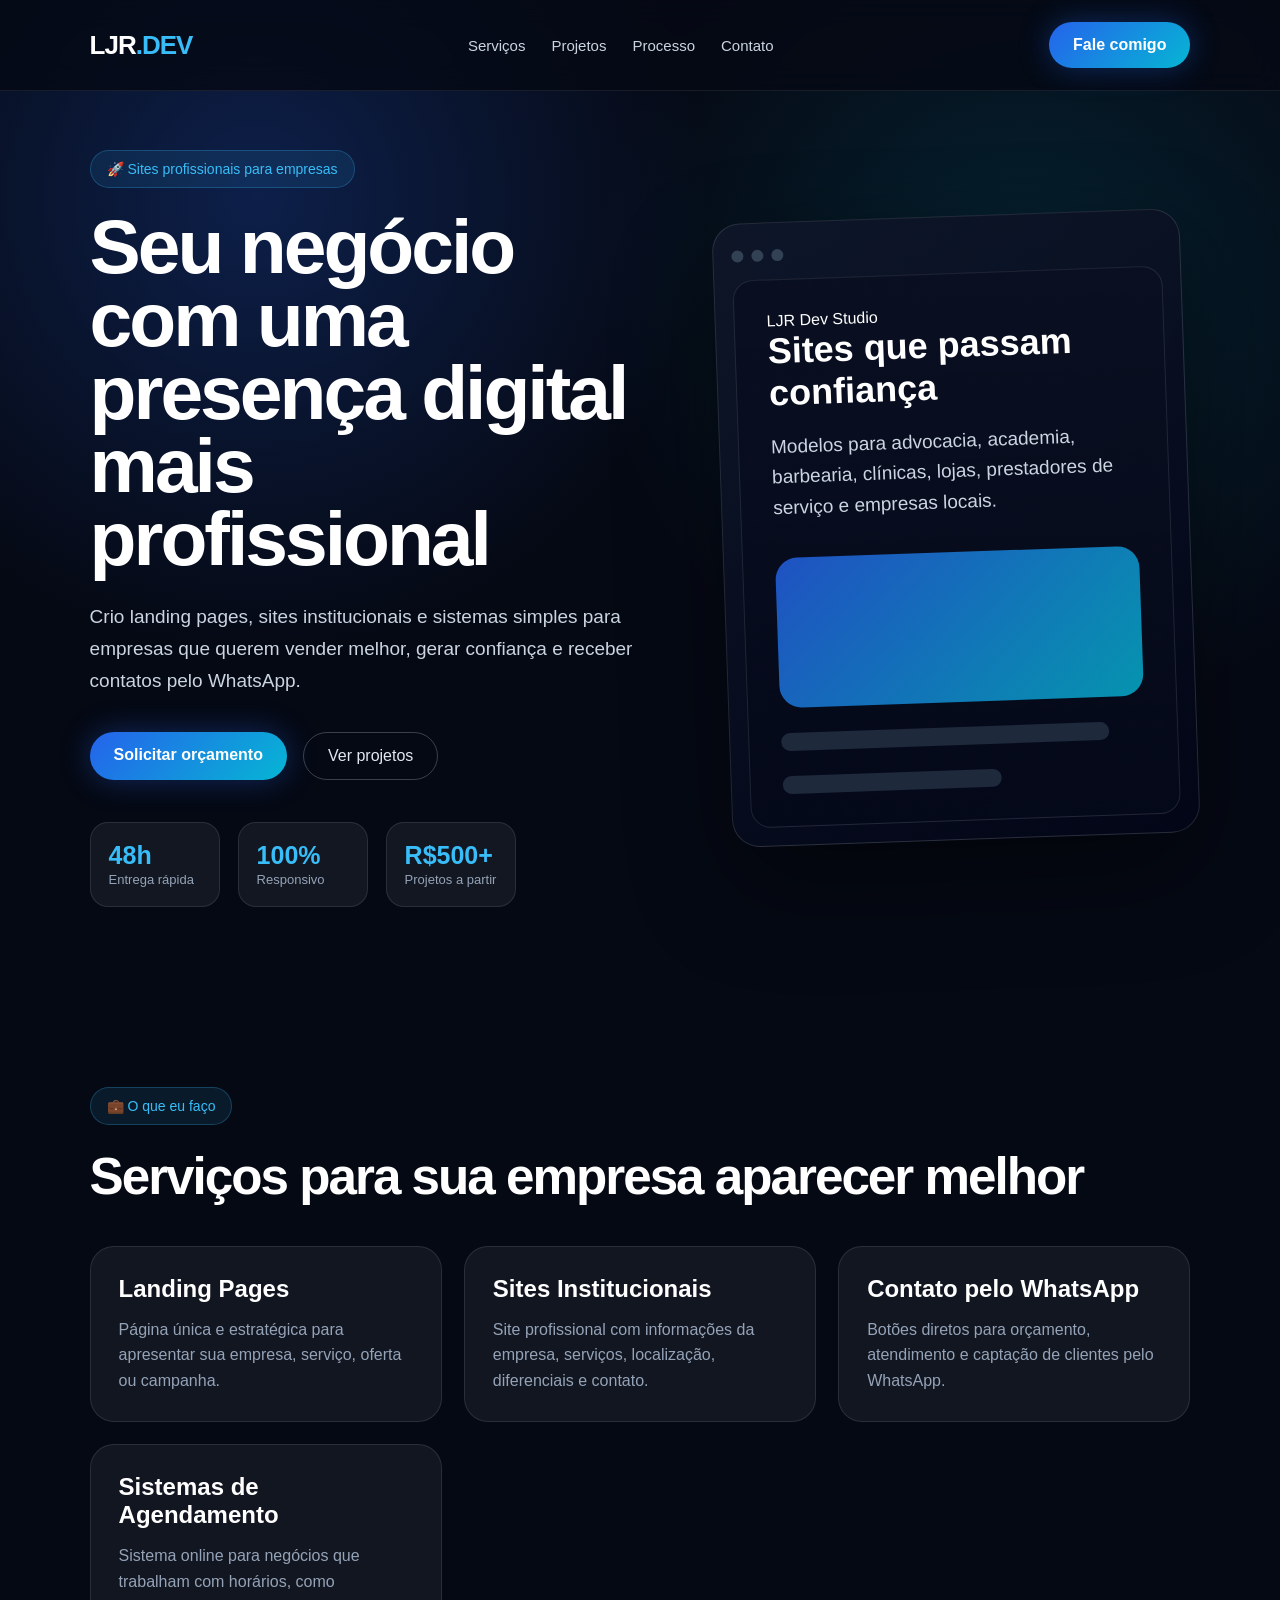
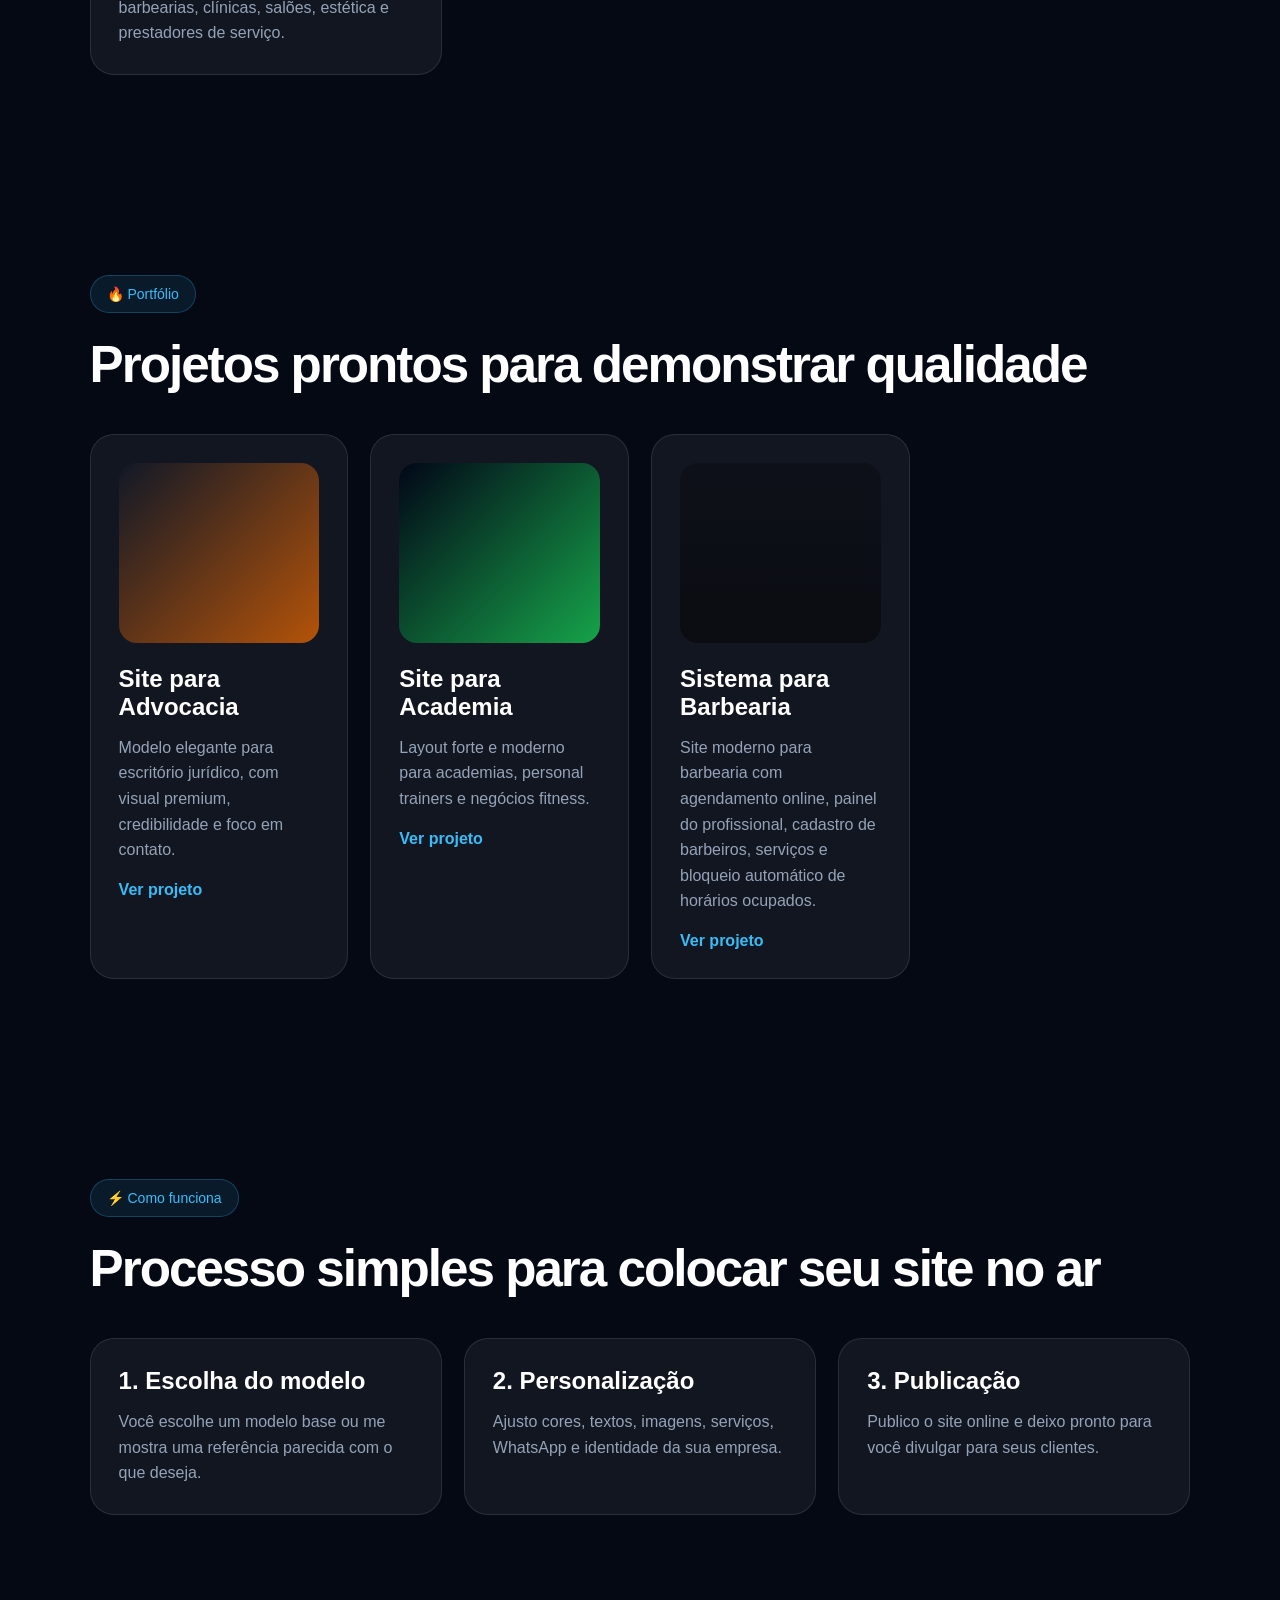
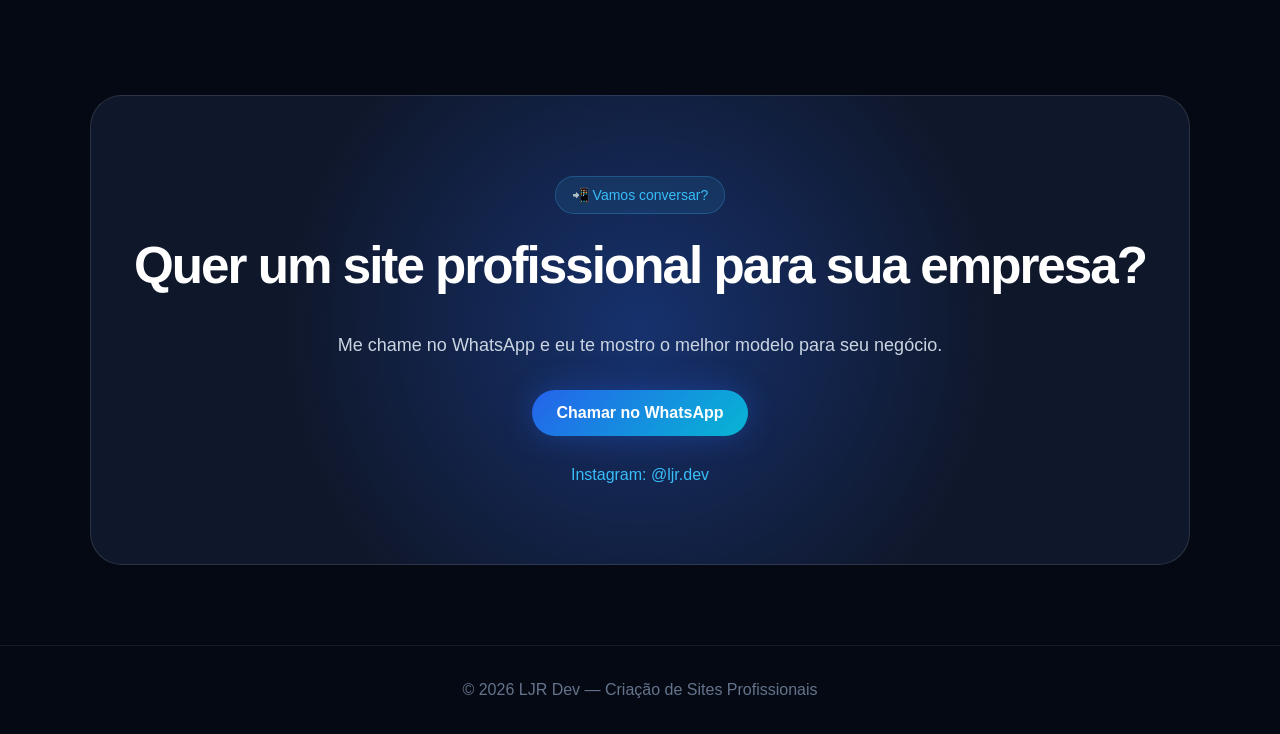
==== index.html @ 504d6926 "Enhance SEO and Open Graph meta tags in index.html Updated meta tags for SEO and social media sharin" ====
<!DOCTYPE html>
<html lang="pt-BR">
<head>
  <meta charset="UTF-8" />
  <meta name="viewport" content="width=device-width, initial-scale=1.0" />

  <!-- Verificação Google Search Console -->
  <meta
    name="google-site-verification"
    content="hfU8EVVsL17udNkFARRuAlyLrerzFfQ4JrAGnsjWB28"
  />

  <!-- SEO -->
  <title>LJR Dev | Criação de Sites Profissionais e Landing Pages</title>

  <meta
    name="description"
    content="Criação de sites profissionais, landing pages e sistemas de agendamento para empresas. Desenvolvimento web focado em gerar clientes pelo Google e WhatsApp."
  />

  <meta
    name="keywords"
    content="criação de sites, landing page, desenvolvimento web, site profissional, site para empresas, criação de site Campinas, criação de site Hortolândia, LJR Dev"
  />

  <meta name="author" content="LJR Dev" />
  <meta name="robots" content="index, follow" />

  <!-- Open Graph -->
  <meta property="og:title" content="LJR Dev | Criação de Sites Profissionais" />
  <meta
    property="og:description"
    content="Sites modernos, rápidos e responsivos para empresas que desejam vender mais e gerar contatos pelo WhatsApp."
  />
  <meta property="og:type" content="website" />
  <meta property="og:url" content="https://ljr-dev.quizrocha.com.br/" />
  <meta property="og:image" content="https://ljr-dev.quizrocha.com.br/capa.jpg" />

  <!-- Twitter -->
  <meta name="twitter:card" content="summary_large_image" />
  <meta name="twitter:title" content="LJR Dev | Criação de Sites Profissionais" />
  <meta
    name="twitter:description"
    content="Landing pages e sites institucionais focados em gerar clientes."
  />

  <!-- Favicon -->
  <link rel="icon" type="image/png" href="favicon.png" />

  <!-- Canonical -->
  <link rel="canonical" href="https://ljr-dev.quizrocha.com.br/" />

  <!-- CSS -->
  <link rel="stylesheet" href="style.css" />
</head>
  
<body>

  <header class="header">
    <a href="#" class="logo">LJR<span>.DEV</span></a>

    <nav>
      <a href="#servicos">Serviços</a>
      <a href="#projetos">Projetos</a>
      <a href="#processo">Processo</a>
      <a href="#contato">Contato</a>
    </nav>

    <a class="btn-header" href="https://wa.me/5519982144043" target="_blank">
      Fale comigo
    </a>
  </header>

  <main>

    <section class="hero">
      <div class="hero-text">
        <span class="tag">🚀 Sites profissionais para empresas</span>

        <h1>
          Seu negócio com uma presença digital mais profissional
        </h1>

        <p>
          Crio landing pages, sites institucionais e sistemas simples para
          empresas que querem vender melhor, gerar confiança e receber contatos
          pelo WhatsApp.
        </p>

        <div class="hero-buttons">
          <a class="btn-primary" href="https://wa.me/5519982144043" target="_blank">
            Solicitar orçamento
          </a>

          <a class="btn-secondary" href="#projetos">
            Ver projetos
          </a>
        </div>

        <div class="stats">
          <div>
            <strong>48h</strong>
            <span>Entrega rápida</span>
          </div>

          <div>
            <strong>100%</strong>
            <span>Responsivo</span>
          </div>

          <div>
            <strong>R$500+</strong>
            <span>Projetos a partir</span>
          </div>
        </div>
      </div>

      <div class="hero-card">
        <div class="browser">
          <span></span>
          <span></span>
          <span></span>
        </div>

        <div class="mockup">
          <span class="mockup-tag">LJR Dev Studio</span>

          <h3>Sites que passam confiança</h3>

          <p>
            Modelos para advocacia, academia, barbearia, clínicas,
            lojas, prestadores de serviço e empresas locais.
          </p>

          <div class="mockup-box"></div>
          <div class="mockup-line"></div>
          <div class="mockup-line small"></div>
        </div>
      </div>
    </section>

    <section class="section" id="servicos">
      <span class="tag">💼 O que eu faço</span>

      <h2>Serviços para sua empresa aparecer melhor</h2>

      <div class="cards">
        <div class="card">
          <h3>Landing Pages</h3>
          <p>
            Página única e estratégica para apresentar sua empresa, serviço,
            oferta ou campanha.
          </p>
        </div>

        <div class="card">
          <h3>Sites Institucionais</h3>
          <p>
            Site profissional com informações da empresa, serviços, localização,
            diferenciais e contato.
          </p>
        </div>

        <div class="card">
          <h3>Contato pelo WhatsApp</h3>
          <p>
            Botões diretos para orçamento, atendimento e captação de clientes
            pelo WhatsApp.
          </p>
        </div>

        <div class="card">
          <h3>Sistemas de Agendamento</h3>
          <p>
            Sistema online para negócios que trabalham com horários, como
            barbearias, clínicas, salões, estética e prestadores de serviço.
          </p>
        </div>
      </div>
    </section>

    <section class="section" id="projetos">
      <span class="tag">🔥 Portfólio</span>

      <h2>Projetos prontos para demonstrar qualidade</h2>

      <div class="projects">
        <article class="project">
          <div class="project-img advocacia"></div>

          <h3>Site para Advocacia</h3>

          <p>
            Modelo elegante para escritório jurídico, com visual premium,
            credibilidade e foco em contato.
          </p>

          <a href="https://advocacia-projeto-eta.vercel.app/" target="_blank">
            Ver projeto
          </a>
        </article>

        <article class="project">
          <div class="project-img academia"></div>

          <h3>Site para Academia</h3>

          <p>
            Layout forte e moderno para academias, personal trainers e negócios
            fitness.
          </p>

          <a href="https://academia-projeto.vercel.app/" target="_blank">
            Ver projeto
          </a>
        </article>

        <article class="project">
          <div class="project-img barbearia"></div>

          <h3>Sistema para Barbearia</h3>

          <p>
            Site moderno para barbearia com agendamento online, painel do
            profissional, cadastro de barbeiros, serviços e bloqueio automático
            de horários ocupados.
          </p>

          <a href="https://barbearia-agendamento-l8e4.onrender.com" target="_blank">
            Ver projeto
          </a>
        </article>
      </div>
    </section>

    <section class="section" id="processo">
      <span class="tag">⚡ Como funciona</span>

      <h2>Processo simples para colocar seu site no ar</h2>

      <div class="cards">
        <div class="card">
          <h3>1. Escolha do modelo</h3>
          <p>
            Você escolhe um modelo base ou me mostra uma referência parecida
            com o que deseja.
          </p>
        </div>

        <div class="card">
          <h3>2. Personalização</h3>
          <p>
            Ajusto cores, textos, imagens, serviços, WhatsApp e identidade da
            sua empresa.
          </p>
        </div>

        <div class="card">
          <h3>3. Publicação</h3>
          <p>
            Publico o site online e deixo pronto para você divulgar para seus
            clientes.
          </p>
        </div>
      </div>
    </section>

    <section class="cta" id="contato">
      <span class="tag">📲 Vamos conversar?</span>

      <h2>Quer um site profissional para sua empresa?</h2>

      <p>
        Me chame no WhatsApp e eu te mostro o melhor modelo para seu negócio.
      </p>

      <a class="btn-primary" href="https://wa.me/5519982144043" target="_blank">
        Chamar no WhatsApp
      </a>

      <a class="instagram" href="https://instagram.com/ljr.dev" target="_blank">
        Instagram: @ljr.dev
      </a>
    </section>

  </main>

  <footer>
    <p>© 2026 LJR Dev — Criação de Sites Profissionais</p>
  </footer>

  <script src="script.js"></script>
</body>
</html>
---- style.css ----
* {
  margin: 0;
  padding: 0;
  box-sizing: border-box;
}

html {
  scroll-behavior: smooth;
}

body {
  background: #050914;
  color: #ffffff;
  font-family: Arial, Helvetica, sans-serif;
  overflow-x: hidden;
}

a {
  color: inherit;
  text-decoration: none;
}

.header {
  width: 100%;
  padding: 22px 7%;
  display: flex;
  align-items: center;
  justify-content: space-between;
  position: fixed;
  top: 0;
  left: 0;
  background: rgba(5, 9, 20, 0.88);
  backdrop-filter: blur(14px);
  z-index: 1000;
  border-bottom: 1px solid rgba(255, 255, 255, 0.08);
}

.logo {
  font-size: 26px;
  font-weight: 900;
  letter-spacing: -1px;
}

.logo span {
  color: #38bdf8;
}

nav {
  display: flex;
  gap: 26px;
}

nav a {
  color: #cbd5e1;
  font-size: 15px;
  transition: 0.3s;
}

nav a:hover {
  color: #38bdf8;
}

.btn-header,
.btn-primary {
  display: inline-block;
  background: linear-gradient(135deg, #2563eb, #06b6d4);
  padding: 14px 24px;
  border-radius: 999px;
  font-weight: bold;
  box-shadow: 0 0 30px rgba(37, 99, 235, 0.35);
  transition: 0.3s;
}

.btn-header:hover,
.btn-primary:hover {
  transform: translateY(-3px);
  box-shadow: 0 0 45px rgba(37, 99, 235, 0.5);
}

.btn-secondary {
  display: inline-block;
  border: 1px solid rgba(255, 255, 255, 0.22);
  padding: 14px 24px;
  border-radius: 999px;
  color: #e2e8f0;
  transition: 0.3s;
}

.btn-secondary:hover {
  border-color: #38bdf8;
  color: #38bdf8;
}

.hero {
  min-height: 100vh;
  padding: 150px 7% 80px;
  display: grid;
  grid-template-columns: 1.1fr 0.9fr;
  gap: 60px;
  align-items: center;
  background:
    radial-gradient(circle at 20% 20%, rgba(37, 99, 235, 0.25), transparent 35%),
    radial-gradient(circle at 80% 30%, rgba(6, 182, 212, 0.15), transparent 35%);
}

.tag {
  display: inline-block;
  color: #38bdf8;
  background: rgba(56, 189, 248, 0.1);
  border: 1px solid rgba(56, 189, 248, 0.25);
  padding: 10px 16px;
  border-radius: 999px;
  font-size: 14px;
  margin-bottom: 22px;
}

.hero h1 {
  font-size: clamp(42px, 6vw, 78px);
  line-height: 0.95;
  letter-spacing: -3px;
  margin-bottom: 26px;
}

.hero p {
  color: #cbd5e1;
  font-size: 19px;
  line-height: 1.7;
  max-width: 650px;
}

.hero-buttons {
  display: flex;
  gap: 16px;
  margin-top: 34px;
  flex-wrap: wrap;
}

.stats {
  display: flex;
  gap: 18px;
  margin-top: 42px;
  flex-wrap: wrap;
}

.stats div {
  background: rgba(255, 255, 255, 0.06);
  border: 1px solid rgba(255, 255, 255, 0.1);
  padding: 18px;
  border-radius: 18px;
  min-width: 130px;
}

.stats strong {
  display: block;
  font-size: 25px;
  color: #38bdf8;
}

.stats span {
  color: #94a3b8;
  font-size: 13px;
}

.hero-card {
  background: linear-gradient(145deg, rgba(15, 23, 42, 0.9), rgba(2, 6, 23, 0.95));
  border: 1px solid rgba(255, 255, 255, 0.12);
  border-radius: 28px;
  padding: 18px;
  box-shadow: 0 40px 100px rgba(0, 0, 0, 0.45);
  transform: rotate(-2deg);
}

.browser {
  display: flex;
  gap: 8px;
  padding: 8px 0 18px;
}

.browser span {
  width: 12px;
  height: 12px;
  background: #334155;
  border-radius: 50%;
}

.mockup {
  min-height: 430px;
  border-radius: 20px;
  padding: 32px;
  background:
    linear-gradient(rgba(2, 6, 23, 0.45), rgba(2, 6, 23, 0.85)),
    linear-gradient(135deg, #0f172a, #111827);
  border: 1px solid rgba(255, 255, 255, 0.1);
}

.mockup h3 {
  font-size: 36px;
  margin-bottom: 18px;
}

.mockup p {
  color: #cbd5e1;
  line-height: 1.6;
}

.mockup-box {
  height: 150px;
  margin-top: 35px;
  border-radius: 22px;
  background: linear-gradient(135deg, #2563eb, #06b6d4);
  opacity: 0.8;
}

.mockup-line {
  height: 18px;
  width: 90%;
  background: #1e293b;
  border-radius: 99px;
  margin-top: 25px;
}

.mockup-line.small {
  width: 60%;
}

.section {
  padding: 100px 7%;
}

.section h2,
.cta h2 {
  font-size: clamp(34px, 4vw, 56px);
  letter-spacing: -2px;
  margin-bottom: 40px;
}

.cards,
.projects {
  display: grid;
  gap: 22px;
}

.cards {
  grid-template-columns: repeat(3, 1fr);
}

.projects {
  grid-template-columns: repeat(4, 1fr);
}

.card,
.project {
  background: rgba(255, 255, 255, 0.055);
  border: 1px solid rgba(255, 255, 255, 0.1);
  border-radius: 24px;
  padding: 28px;
  transition: 0.3s;
}

.card:hover,
.project:hover {
  transform: translateY(-8px);
  border-color: rgba(56, 189, 248, 0.45);
}

.card h3,
.project h3 {
  font-size: 24px;
  margin-bottom: 14px;
}

.card p,
.project p {
  color: #94a3b8;
  line-height: 1.6;
}

.project-img {
  height: 180px;
  border-radius: 18px;
  margin-bottom: 22px;
}

.advocacia {
  background: linear-gradient(135deg, #111827, #b45309);
}

.academia {
  background: linear-gradient(135deg, #020617, #16a34a);
}

.barbearia {
  background: linear-gradient(135deg, #111827, #78350f);
}

.agencia {
  background: linear-gradient(135deg, #0f172a, #2563eb);
}

.project a {
  display: inline-block;
  margin-top: 18px;
  color: #38bdf8;
  font-weight: bold;
}

.cta {
  margin: 80px 7%;
  padding: 80px 40px;
  text-align: center;
  border-radius: 32px;
  background:
    radial-gradient(circle at center, rgba(37, 99, 235, 0.35), transparent 60%),
    #0f172a;
  border: 1px solid rgba(255, 255, 255, 0.12);
}

.cta p {
  color: #cbd5e1;
  font-size: 18px;
  margin-bottom: 34px;
}

.instagram {
  display: block;
  margin-top: 30px;
  color: #38bdf8;
}

footer {
  text-align: center;
  padding: 35px 20px;
  color: #64748b;
  border-top: 1px solid rgba(255, 255, 255, 0.08);
}

/* TABLET */
@media (max-width: 1100px) {
  .projects {
    grid-template-columns: repeat(2, 1fr);
  }

  .cards {
    grid-template-columns: repeat(2, 1fr);
  }

  .hero {
    gap: 35px;
  }
}

/* CELULAR */
@media (max-width: 768px) {
  .header {
    position: relative;
    padding: 20px;
    flex-direction: column;
    gap: 18px;
  }

  nav {
    width: 100%;
    justify-content: center;
    flex-wrap: wrap;
    gap: 16px;
  }

  nav a {
    font-size: 14px;
  }

  .btn-header {
    display: none;
  }

  .hero {
    min-height: auto;
    grid-template-columns: 1fr;
    padding: 70px 20px;
    gap: 40px;
    text-align: left;
  }

  .hero h1 {
    font-size: clamp(40px, 13vw, 58px);
    letter-spacing: -2px;
    line-height: 1;
  }

  .hero p {
    font-size: 17px;
  }

  .hero-buttons {
    flex-direction: column;
  }

  .btn-primary,
  .btn-secondary {
    width: 100%;
    text-align: center;
  }

  .stats {
    display: grid;
    grid-template-columns: 1fr;
  }

  .stats div {
    width: 100%;
  }

  .hero-card {
    transform: none;
    border-radius: 22px;
  }

  .mockup {
    min-height: 330px;
    padding: 24px;
  }

  .mockup h3 {
    font-size: 28px;
  }

  .section {
    padding: 70px 20px;
  }

  .section h2,
  .cta h2 {
    font-size: 34px;
    letter-spacing: -1px;
  }

  .cards,
  .projects {
    grid-template-columns: 1fr;
  }

  .project-img {
    height: 200px;
  }

  .cta {
    margin: 50px 20px;
    padding: 60px 24px;
  }
}

/* CELULAR PEQUENO */
@media (max-width: 420px) {
  .logo {
    font-size: 24px;
  }

  .tag {
    font-size: 13px;
  }

  .hero h1 {
    font-size: 38px;
  }

  .section h2,
  .cta h2 {
    font-size: 30px;
  }

  .card,
  .project {
    padding: 24px;
  }
}
.project-img.barbearia {
  background-image:
    linear-gradient(rgba(0,0,0,.25), rgba(0,0,0,.45)),
    url("https://images.unsplash.com/photo-1503951914875-452162b0f3f1?auto=format&fit=crop&w=1200&q=80");
}
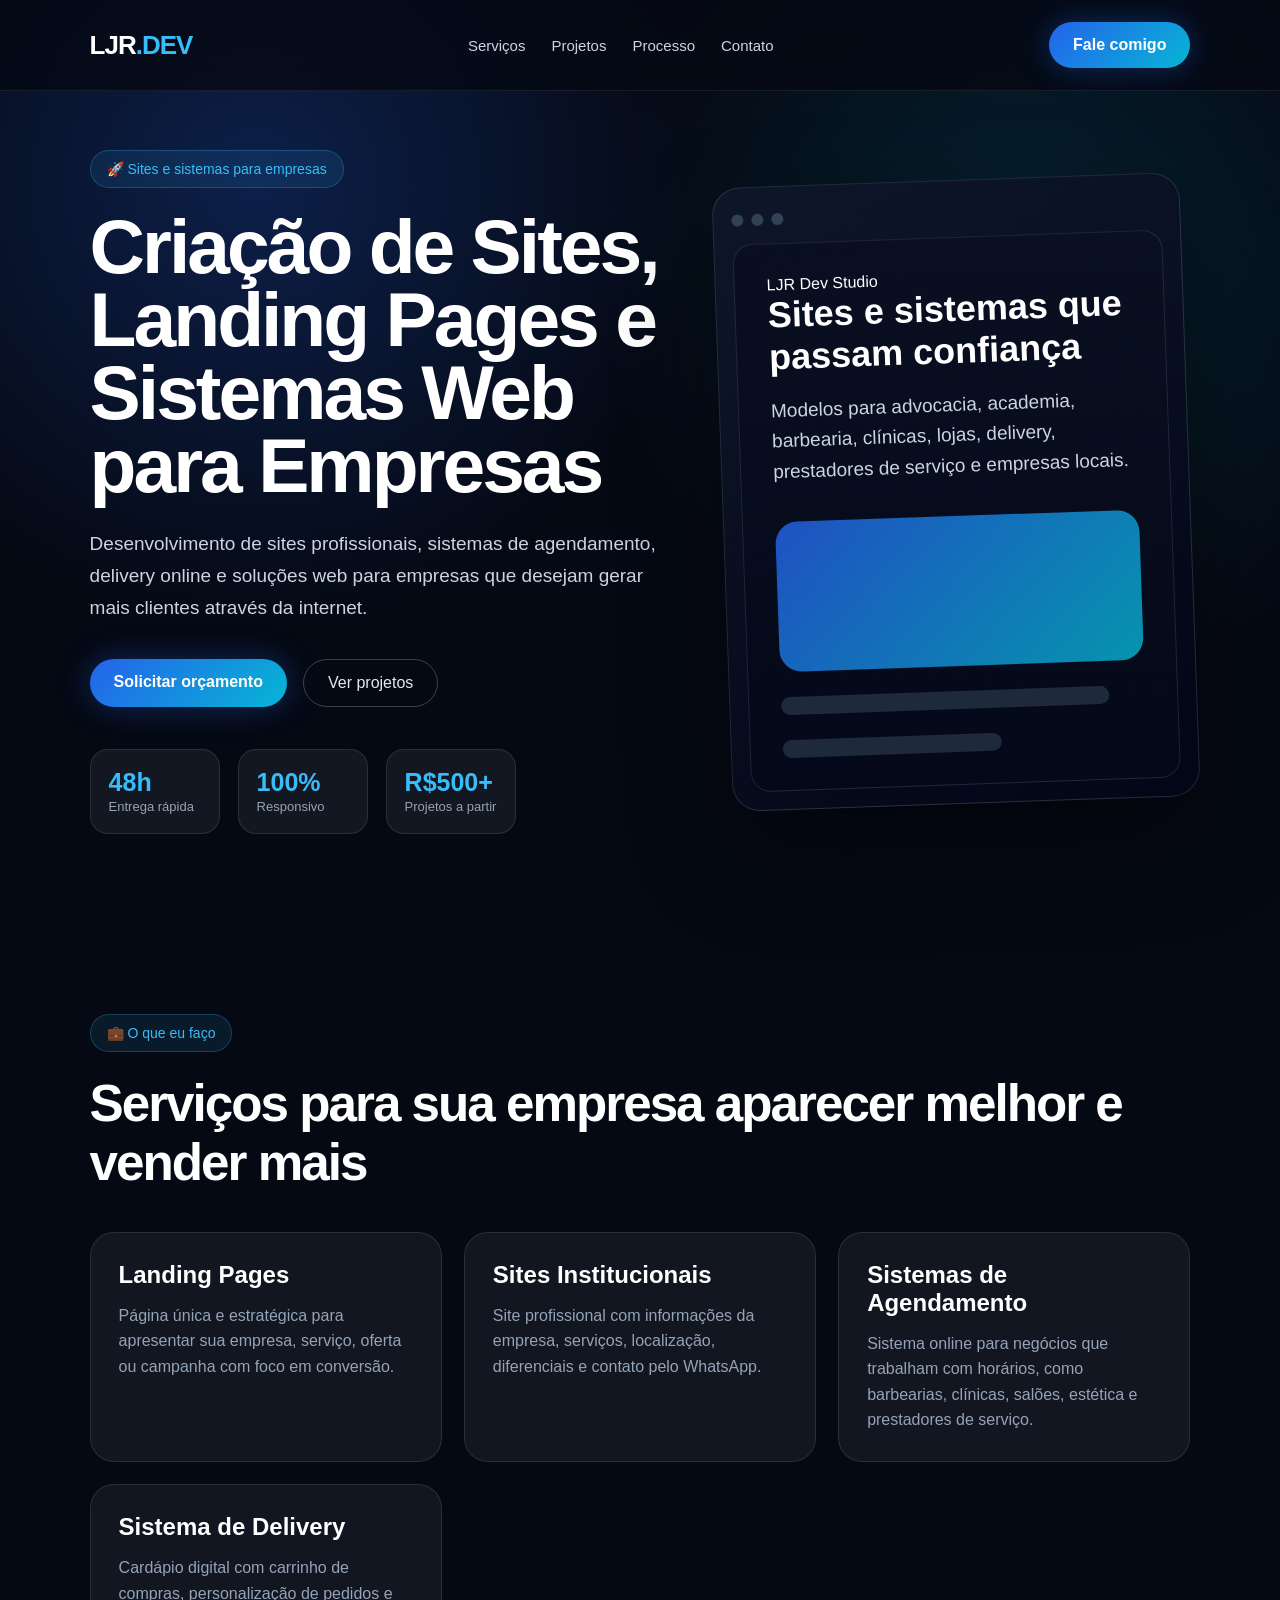
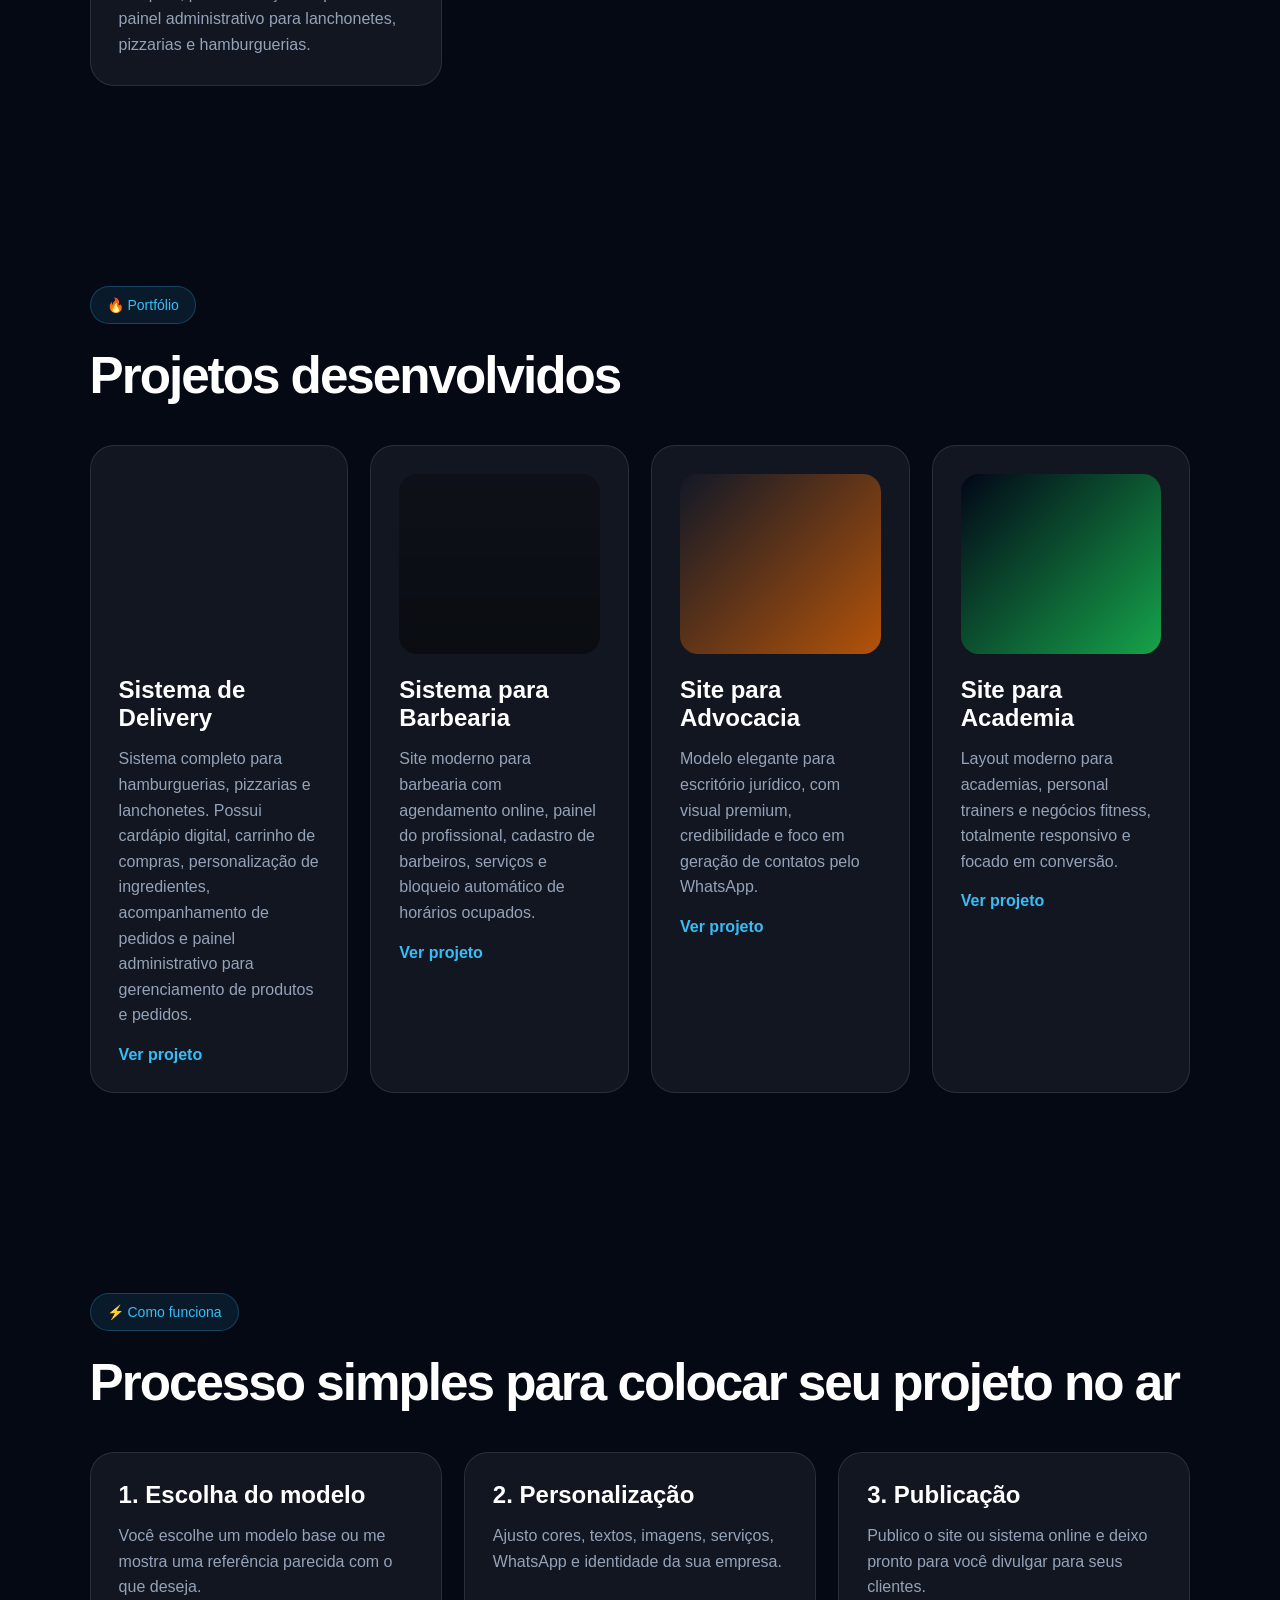
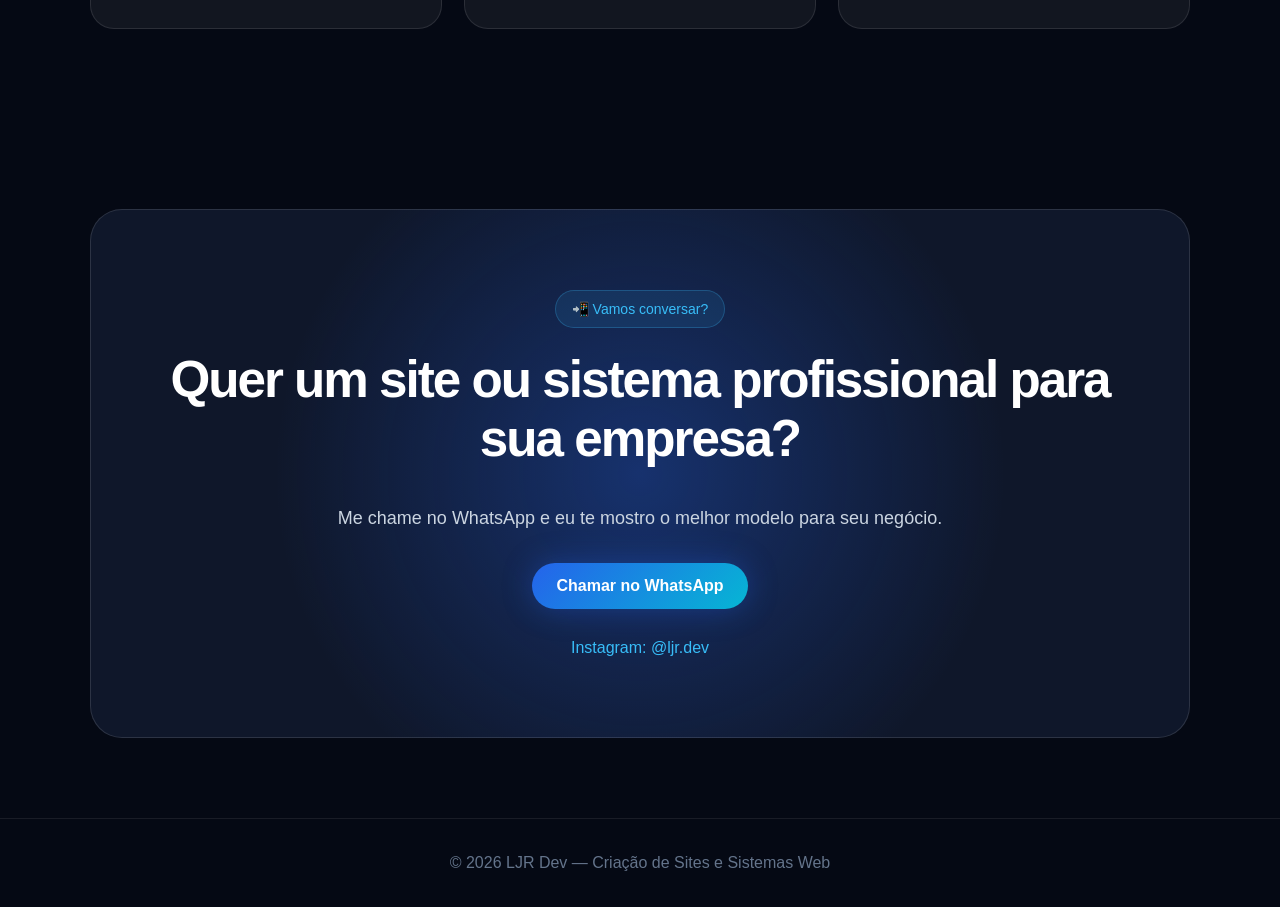
==== commit 5f742bb3: "Revise SEO meta tags and content in index.html Updated meta tags and content for SEO and clarity." ====
--- a/index.html
+++ b/index.html
@@ -4,56 +4,44 @@
   <meta charset="UTF-8" />
   <meta name="viewport" content="width=device-width, initial-scale=1.0" />
 
-  <!-- Verificação Google Search Console -->
-  <meta
-    name="google-site-verification"
-    content="hfU8EVVsL17udNkFARRuAlyLrerzFfQ4JrAGnsjWB28"
-  />
-
-  <!-- SEO -->
-  <title>LJR Dev | Criação de Sites Profissionais e Landing Pages</title>
+  <meta name="google-site-verification" content="hfU8EVVsL17udNkFARRuAlyLrerzFfQ4JrAGnsjWB28" />
+
+  <title>LJR Dev | Criação de Sites, Sistemas de Agendamento e Delivery Online</title>
 
   <meta
     name="description"
-    content="Criação de sites profissionais, landing pages e sistemas de agendamento para empresas. Desenvolvimento web focado em gerar clientes pelo Google e WhatsApp."
+    content="Criação de sites profissionais, landing pages, sistemas de agendamento e delivery online para empresas. Desenvolvimento web focado em gerar clientes pelo Google e WhatsApp."
   />
 
   <meta
     name="keywords"
-    content="criação de sites, landing page, desenvolvimento web, site profissional, site para empresas, criação de site Campinas, criação de site Hortolândia, LJR Dev"
+    content="criação de sites, landing page, desenvolvimento web, sistema de delivery, sistema de agendamento, site profissional, criação de site Campinas, criação de site Hortolândia, LJR Dev"
   />
 
   <meta name="author" content="LJR Dev" />
   <meta name="robots" content="index, follow" />
 
-  <!-- Open Graph -->
-  <meta property="og:title" content="LJR Dev | Criação de Sites Profissionais" />
+  <meta property="og:title" content="LJR Dev | Sites Profissionais e Sistemas Web" />
   <meta
     property="og:description"
-    content="Sites modernos, rápidos e responsivos para empresas que desejam vender mais e gerar contatos pelo WhatsApp."
+    content="Sites, landing pages, sistemas de agendamento e delivery online para empresas que querem vender mais."
   />
   <meta property="og:type" content="website" />
   <meta property="og:url" content="https://ljr-dev.quizrocha.com.br/" />
   <meta property="og:image" content="https://ljr-dev.quizrocha.com.br/capa.jpg" />
 
-  <!-- Twitter -->
   <meta name="twitter:card" content="summary_large_image" />
-  <meta name="twitter:title" content="LJR Dev | Criação de Sites Profissionais" />
+  <meta name="twitter:title" content="LJR Dev | Sites e Sistemas Web" />
   <meta
     name="twitter:description"
-    content="Landing pages e sites institucionais focados em gerar clientes."
+    content="Criação de sites, landing pages, sistemas de agendamento e delivery online."
   />
 
-  <!-- Favicon -->
   <link rel="icon" type="image/png" href="favicon.png" />
-
-  <!-- Canonical -->
   <link rel="canonical" href="https://ljr-dev.quizrocha.com.br/" />
-
-  <!-- CSS -->
   <link rel="stylesheet" href="style.css" />
 </head>
-  
+
 <body>
 
   <header class="header">
@@ -75,16 +63,16 @@
 
     <section class="hero">
       <div class="hero-text">
-        <span class="tag">🚀 Sites profissionais para empresas</span>
+        <span class="tag">🚀 Sites e sistemas para empresas</span>
 
         <h1>
-          Seu negócio com uma presença digital mais profissional
+          Criação de Sites, Landing Pages e Sistemas Web para Empresas
         </h1>
 
         <p>
-          Crio landing pages, sites institucionais e sistemas simples para
-          empresas que querem vender melhor, gerar confiança e receber contatos
-          pelo WhatsApp.
+          Desenvolvimento de sites profissionais, sistemas de agendamento,
+          delivery online e soluções web para empresas que desejam gerar mais
+          clientes através da internet.
         </p>
 
         <div class="hero-buttons">
@@ -125,11 +113,11 @@
         <div class="mockup">
           <span class="mockup-tag">LJR Dev Studio</span>
 
-          <h3>Sites que passam confiança</h3>
+          <h3>Sites e sistemas que passam confiança</h3>
 
           <p>
             Modelos para advocacia, academia, barbearia, clínicas,
-            lojas, prestadores de serviço e empresas locais.
+            lojas, delivery, prestadores de serviço e empresas locais.
           </p>
 
           <div class="mockup-box"></div>
@@ -142,14 +130,14 @@
     <section class="section" id="servicos">
       <span class="tag">💼 O que eu faço</span>
 
-      <h2>Serviços para sua empresa aparecer melhor</h2>
+      <h2>Serviços para sua empresa aparecer melhor e vender mais</h2>
 
       <div class="cards">
         <div class="card">
           <h3>Landing Pages</h3>
           <p>
             Página única e estratégica para apresentar sua empresa, serviço,
-            oferta ou campanha.
+            oferta ou campanha com foco em conversão.
           </p>
         </div>
 
@@ -157,15 +145,7 @@
           <h3>Sites Institucionais</h3>
           <p>
             Site profissional com informações da empresa, serviços, localização,
-            diferenciais e contato.
-          </p>
-        </div>
-
-        <div class="card">
-          <h3>Contato pelo WhatsApp</h3>
-          <p>
-            Botões diretos para orçamento, atendimento e captação de clientes
-            pelo WhatsApp.
+            diferenciais e contato pelo WhatsApp.
           </p>
         </div>
 
@@ -176,41 +156,37 @@
             barbearias, clínicas, salões, estética e prestadores de serviço.
           </p>
         </div>
+
+        <div class="card">
+          <h3>Sistema de Delivery</h3>
+          <p>
+            Cardápio digital com carrinho de compras, personalização de pedidos
+            e painel administrativo para lanchonetes, pizzarias e hamburguerias.
+          </p>
+        </div>
       </div>
     </section>
 
     <section class="section" id="projetos">
       <span class="tag">🔥 Portfólio</span>
 
-      <h2>Projetos prontos para demonstrar qualidade</h2>
+      <h2>Projetos desenvolvidos</h2>
 
       <div class="projects">
+
         <article class="project">
-          <div class="project-img advocacia"></div>
-
-          <h3>Site para Advocacia</h3>
-
-          <p>
-            Modelo elegante para escritório jurídico, com visual premium,
-            credibilidade e foco em contato.
-          </p>
-
-          <a href="https://advocacia-projeto-eta.vercel.app/" target="_blank">
-            Ver projeto
-          </a>
-        </article>
-
-        <article class="project">
-          <div class="project-img academia"></div>
-
-          <h3>Site para Academia</h3>
-
-          <p>
-            Layout forte e moderno para academias, personal trainers e negócios
-            fitness.
-          </p>
-
-          <a href="https://academia-projeto.vercel.app/" target="_blank">
+          <div class="project-img delivery"></div>
+
+          <h3>Sistema de Delivery</h3>
+
+          <p>
+            Sistema completo para hamburguerias, pizzarias e lanchonetes.
+            Possui cardápio digital, carrinho de compras, personalização de
+            ingredientes, acompanhamento de pedidos e painel administrativo
+            para gerenciamento de produtos e pedidos.
+          </p>
+
+          <a href="https://delivery-system-iota.vercel.app/" target="_blank">
             Ver projeto
           </a>
         </article>
@@ -230,13 +206,44 @@
             Ver projeto
           </a>
         </article>
+
+        <article class="project">
+          <div class="project-img advocacia"></div>
+
+          <h3>Site para Advocacia</h3>
+
+          <p>
+            Modelo elegante para escritório jurídico, com visual premium,
+            credibilidade e foco em geração de contatos pelo WhatsApp.
+          </p>
+
+          <a href="https://advocacia-projeto-eta.vercel.app/" target="_blank">
+            Ver projeto
+          </a>
+        </article>
+
+        <article class="project">
+          <div class="project-img academia"></div>
+
+          <h3>Site para Academia</h3>
+
+          <p>
+            Layout moderno para academias, personal trainers e negócios fitness,
+            totalmente responsivo e focado em conversão.
+          </p>
+
+          <a href="https://academia-projeto.vercel.app/" target="_blank">
+            Ver projeto
+          </a>
+        </article>
+
       </div>
     </section>
 
     <section class="section" id="processo">
       <span class="tag">⚡ Como funciona</span>
 
-      <h2>Processo simples para colocar seu site no ar</h2>
+      <h2>Processo simples para colocar seu projeto no ar</h2>
 
       <div class="cards">
         <div class="card">
@@ -258,8 +265,8 @@
         <div class="card">
           <h3>3. Publicação</h3>
           <p>
-            Publico o site online e deixo pronto para você divulgar para seus
-            clientes.
+            Publico o site ou sistema online e deixo pronto para você divulgar
+            para seus clientes.
           </p>
         </div>
       </div>
@@ -268,7 +275,7 @@
     <section class="cta" id="contato">
       <span class="tag">📲 Vamos conversar?</span>
 
-      <h2>Quer um site profissional para sua empresa?</h2>
+      <h2>Quer um site ou sistema profissional para sua empresa?</h2>
 
       <p>
         Me chame no WhatsApp e eu te mostro o melhor modelo para seu negócio.
@@ -286,7 +293,7 @@
   </main>
 
   <footer>
-    <p>© 2026 LJR Dev — Criação de Sites Profissionais</p>
+    <p>© 2026 LJR Dev — Criação de Sites e Sistemas Web</p>
   </footer>
 
   <script src="script.js"></script>
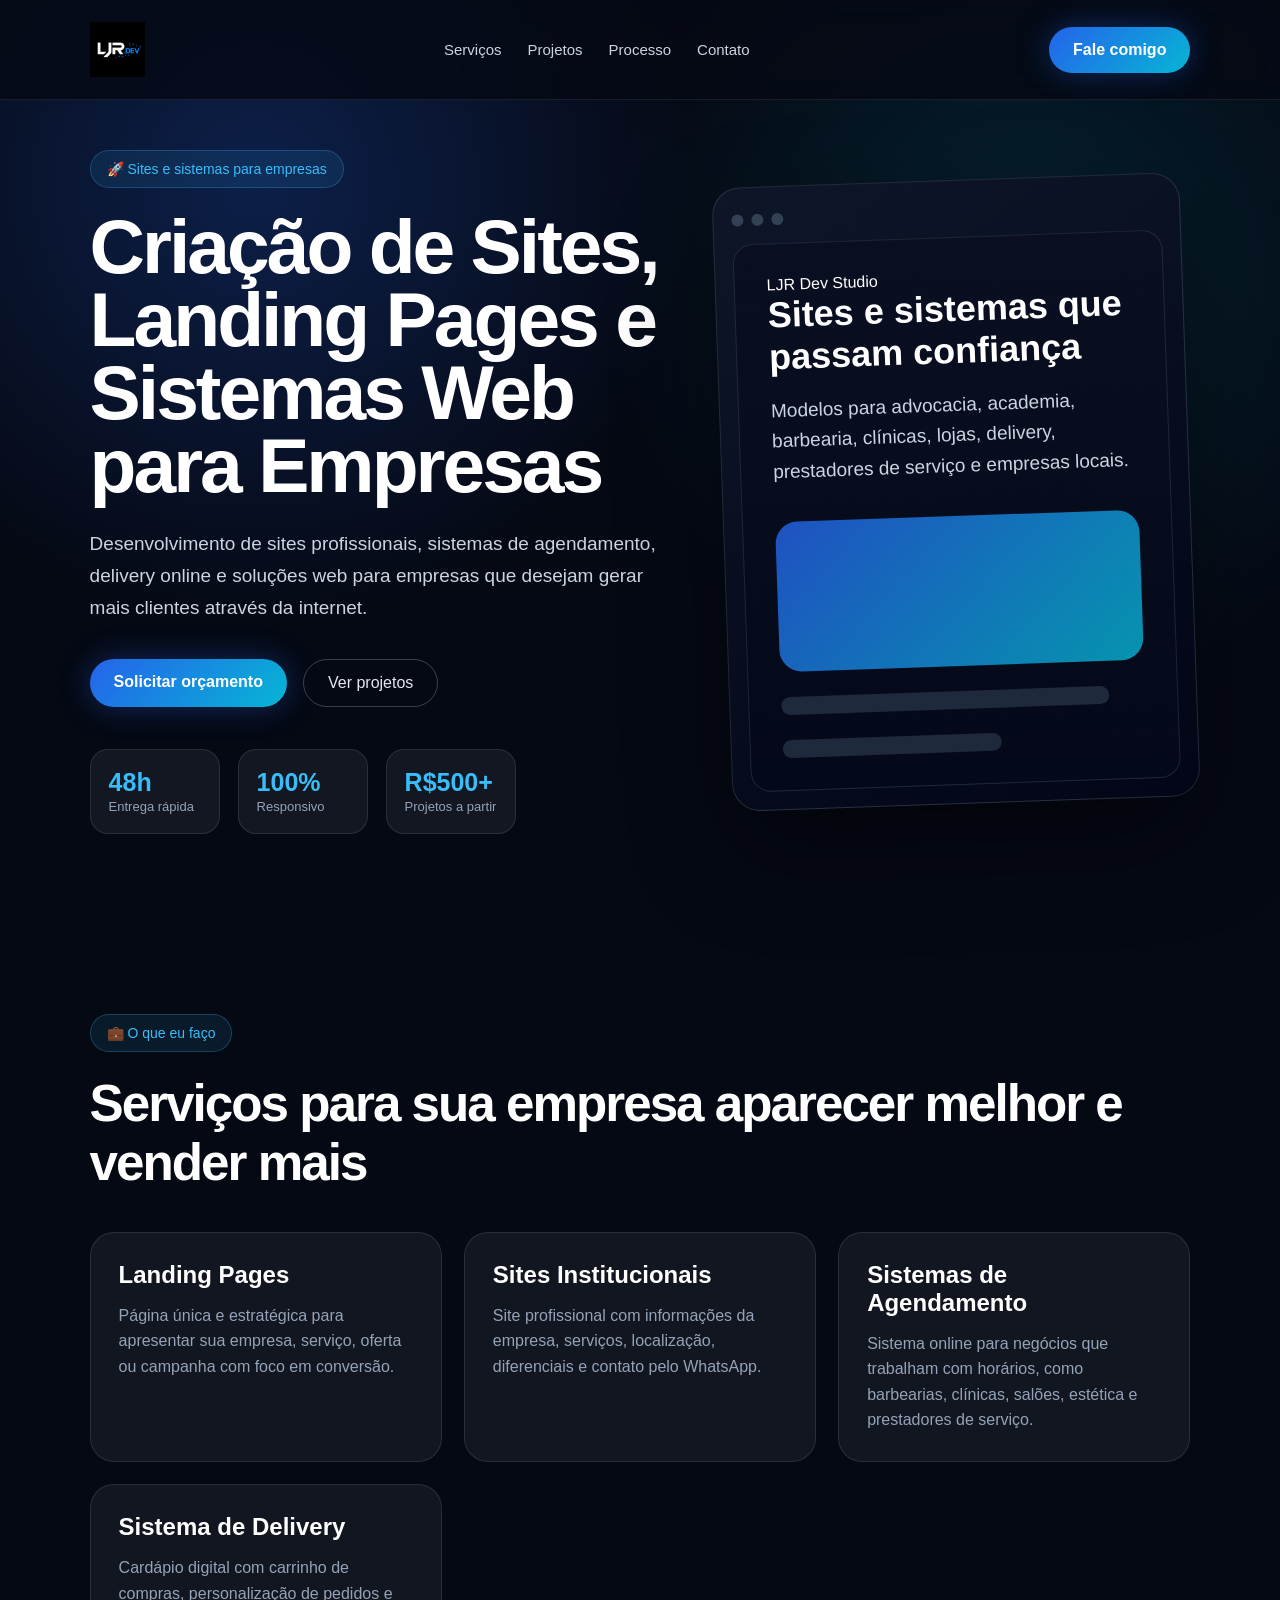
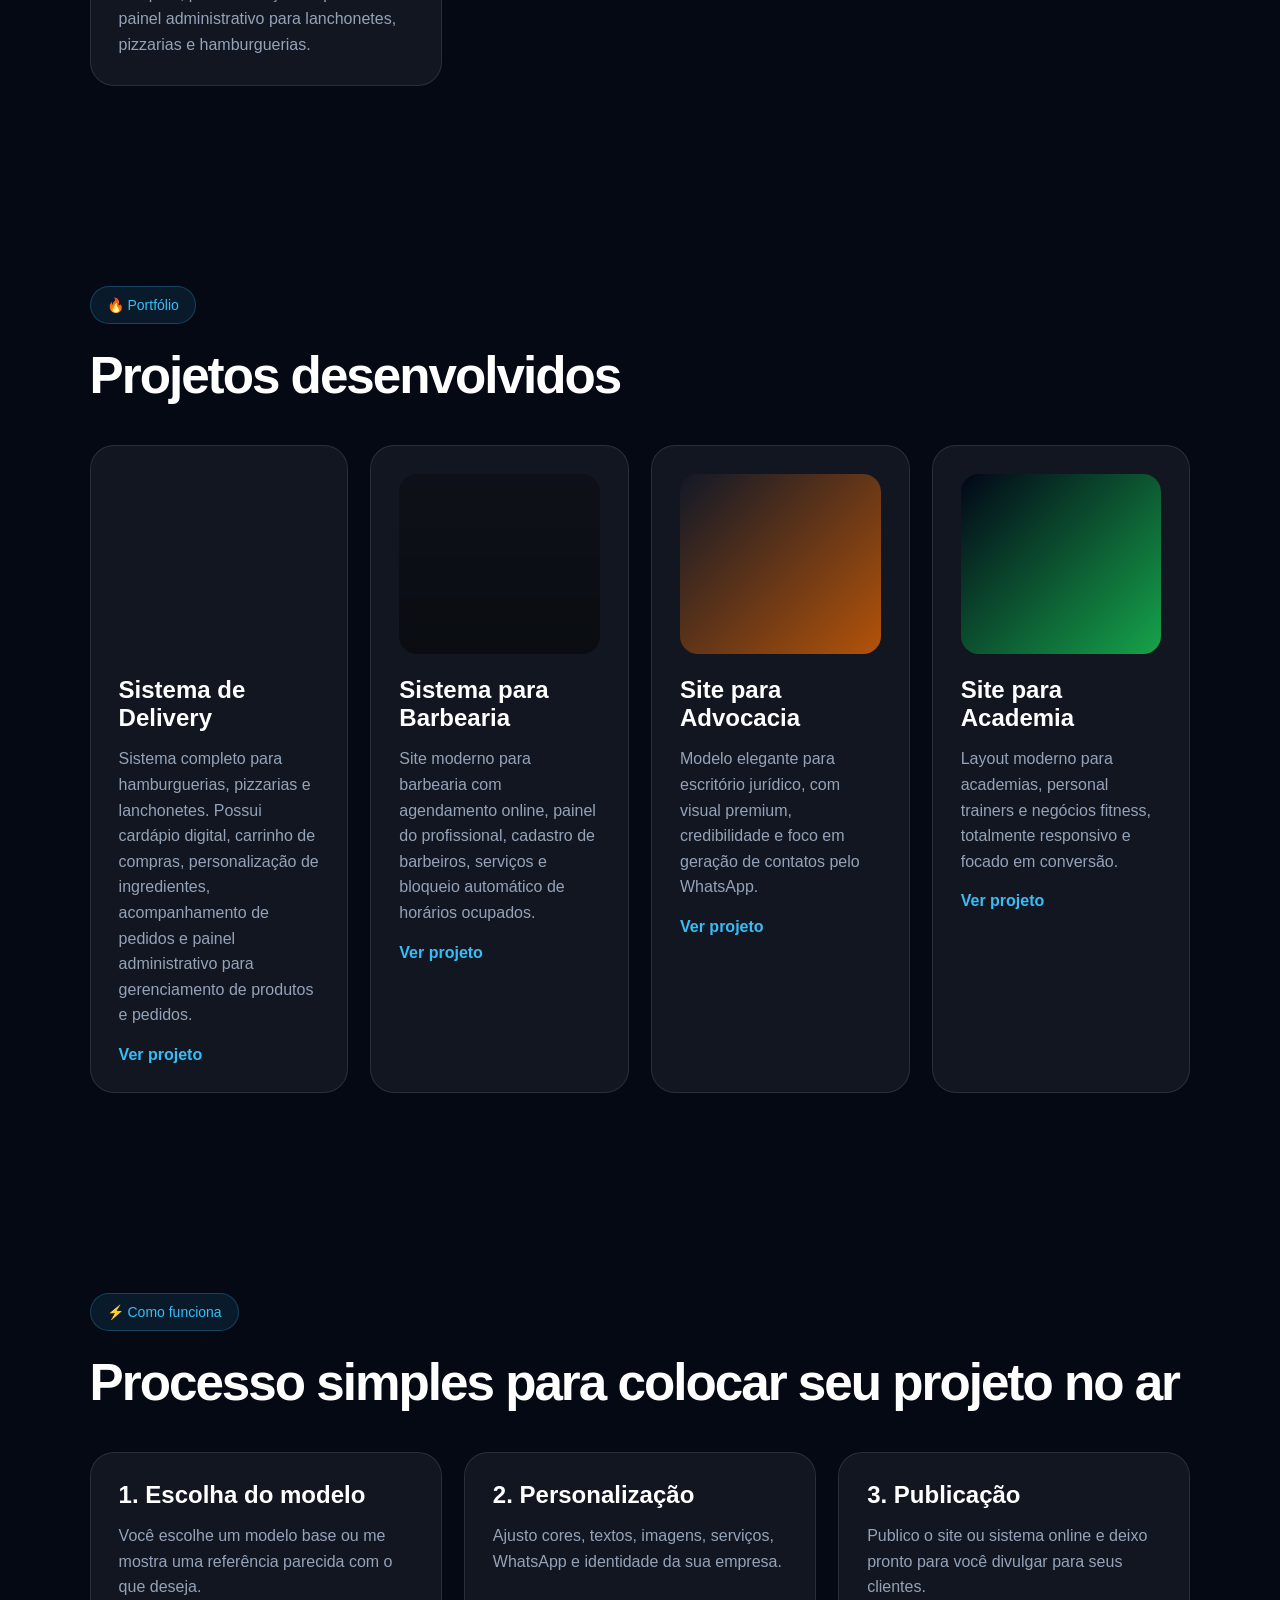
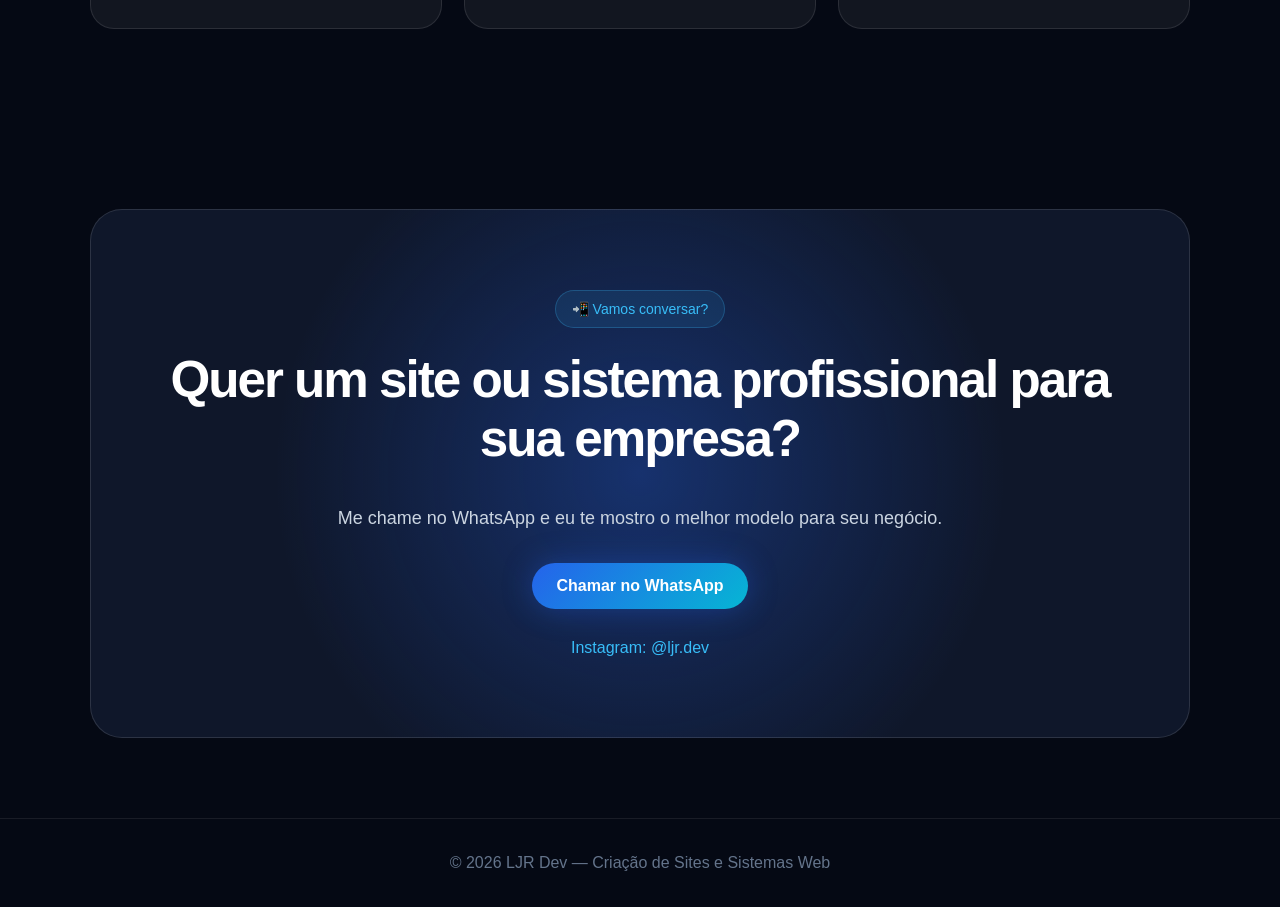
==== commit 7b4941aa: "Update index.html" ====
--- a/index.html
+++ b/index.html
@@ -6,46 +6,57 @@
 
   <meta name="google-site-verification" content="hfU8EVVsL17udNkFARRuAlyLrerzFfQ4JrAGnsjWB28" />
 
-  <title>LJR Dev | Criação de Sites, Sistemas de Agendamento e Delivery Online</title>
-
-  <meta
-    name="description"
-    content="Criação de sites profissionais, landing pages, sistemas de agendamento e delivery online para empresas. Desenvolvimento web focado em gerar clientes pelo Google e WhatsApp."
-  />
-
-  <meta
-    name="keywords"
-    content="criação de sites, landing page, desenvolvimento web, sistema de delivery, sistema de agendamento, site profissional, criação de site Campinas, criação de site Hortolândia, LJR Dev"
-  />
-
+  <title>LJR Dev | Criação de Sites, Landing Pages e Sistemas Web</title>
+
+  <meta name="description" content="Criação de sites profissionais, landing pages, sistemas de agendamento e delivery online para empresas. Desenvolvimento web focado em gerar clientes pelo Google e WhatsApp." />
+  <meta name="keywords" content="criação de sites, landing page, desenvolvimento web, sistema de delivery, sistema de agendamento, site profissional, criação de site Campinas, criação de site Hortolândia, LJR Dev" />
   <meta name="author" content="LJR Dev" />
   <meta name="robots" content="index, follow" />
 
+  <link rel="canonical" href="https://ljr-dev.quizrocha.com.br/" />
+
   <meta property="og:title" content="LJR Dev | Sites Profissionais e Sistemas Web" />
-  <meta
-    property="og:description"
-    content="Sites, landing pages, sistemas de agendamento e delivery online para empresas que querem vender mais."
-  />
+  <meta property="og:description" content="Sites, landing pages, sistemas de agendamento e delivery online para empresas que querem vender mais." />
   <meta property="og:type" content="website" />
   <meta property="og:url" content="https://ljr-dev.quizrocha.com.br/" />
-  <meta property="og:image" content="https://ljr-dev.quizrocha.com.br/capa.jpg" />
+  <meta property="og:image" content="https://ljr-dev.quizrocha.com.br/logo.png" />
 
   <meta name="twitter:card" content="summary_large_image" />
   <meta name="twitter:title" content="LJR Dev | Sites e Sistemas Web" />
-  <meta
-    name="twitter:description"
-    content="Criação de sites, landing pages, sistemas de agendamento e delivery online."
-  />
+  <meta name="twitter:description" content="Criação de sites, landing pages, sistemas de agendamento e delivery online." />
+  <meta name="twitter:image" content="https://ljr-dev.quizrocha.com.br/logo.png" />
 
   <link rel="icon" type="image/png" href="favicon.png" />
-  <link rel="canonical" href="https://ljr-dev.quizrocha.com.br/" />
+  <link rel="apple-touch-icon" href="logo.png" />
   <link rel="stylesheet" href="style.css" />
+
+  <script type="application/ld+json">
+  {
+    "@context": "https://schema.org",
+    "@type": "ProfessionalService",
+    "name": "LJR Dev",
+    "url": "https://ljr-dev.quizrocha.com.br/",
+    "logo": "https://ljr-dev.quizrocha.com.br/logo.png",
+    "image": "https://ljr-dev.quizrocha.com.br/logo.png",
+    "telephone": "+55 19 98214-4043",
+    "areaServed": "Brasil",
+    "address": {
+      "@type": "PostalAddress",
+      "addressLocality": "Hortolândia",
+      "addressRegion": "SP",
+      "addressCountry": "BR"
+    },
+    "description": "Criação de sites profissionais, landing pages, sistemas de agendamento e delivery online para empresas."
+  }
+  </script>
 </head>
 
 <body>
 
   <header class="header">
-    <a href="#" class="logo">LJR<span>.DEV</span></a>
+    <a href="#" class="logo" aria-label="LJR Dev - Início">
+      <img src="logo.png" alt="LJR Dev - Criação de Sites e Sistemas Web" />
+    </a>
 
     <nav>
       <a href="#servicos">Serviços</a>
@@ -54,7 +65,7 @@
       <a href="#contato">Contato</a>
     </nav>
 
-    <a class="btn-header" href="https://wa.me/5519982144043" target="_blank">
+    <a class="btn-header" href="https://wa.me/5519982144043" target="_blank" rel="noopener noreferrer">
       Fale comigo
     </a>
   </header>
@@ -65,9 +76,7 @@
       <div class="hero-text">
         <span class="tag">🚀 Sites e sistemas para empresas</span>
 
-        <h1>
-          Criação de Sites, Landing Pages e Sistemas Web para Empresas
-        </h1>
+        <h1>Criação de Sites, Landing Pages e Sistemas Web para Empresas</h1>
 
         <p>
           Desenvolvimento de sites profissionais, sistemas de agendamento,
@@ -76,7 +85,7 @@
         </p>
 
         <div class="hero-buttons">
-          <a class="btn-primary" href="https://wa.me/5519982144043" target="_blank">
+          <a class="btn-primary" href="https://wa.me/5519982144043" target="_blank" rel="noopener noreferrer">
             Solicitar orçamento
           </a>
 
@@ -186,7 +195,7 @@
             para gerenciamento de produtos e pedidos.
           </p>
 
-          <a href="https://delivery-system-iota.vercel.app/" target="_blank">
+          <a href="https://delivery-system-iota.vercel.app/" target="_blank" rel="noopener noreferrer">
             Ver projeto
           </a>
         </article>
@@ -202,7 +211,7 @@
             de horários ocupados.
           </p>
 
-          <a href="https://barbearia-agendamento-l8e4.onrender.com" target="_blank">
+          <a href="https://barbearia-agendamento-l8e4.onrender.com" target="_blank" rel="noopener noreferrer">
             Ver projeto
           </a>
         </article>
@@ -217,7 +226,7 @@
             credibilidade e foco em geração de contatos pelo WhatsApp.
           </p>
 
-          <a href="https://advocacia-projeto-eta.vercel.app/" target="_blank">
+          <a href="https://advocacia-projeto-eta.vercel.app/" target="_blank" rel="noopener noreferrer">
             Ver projeto
           </a>
         </article>
@@ -232,7 +241,7 @@
             totalmente responsivo e focado em conversão.
           </p>
 
-          <a href="https://academia-projeto.vercel.app/" target="_blank">
+          <a href="https://academia-projeto.vercel.app/" target="_blank" rel="noopener noreferrer">
             Ver projeto
           </a>
         </article>
@@ -281,11 +290,11 @@
         Me chame no WhatsApp e eu te mostro o melhor modelo para seu negócio.
       </p>
 
-      <a class="btn-primary" href="https://wa.me/5519982144043" target="_blank">
+      <a class="btn-primary" href="https://wa.me/5519982144043" target="_blank" rel="noopener noreferrer">
         Chamar no WhatsApp
       </a>
 
-      <a class="instagram" href="https://instagram.com/ljr.dev" target="_blank">
+      <a class="instagram" href="https://instagram.com/ljr.dev" target="_blank" rel="noopener noreferrer">
         Instagram: @ljr.dev
       </a>
     </section>
--- a/style.css
+++ b/style.css
@@ -477,4 +477,20 @@
   background-image:
     linear-gradient(rgba(0,0,0,.25), rgba(0,0,0,.45)),
     url("https://images.unsplash.com/photo-1503951914875-452162b0f3f1?auto=format&fit=crop&w=1200&q=80");
-}+}
+.logo {
+  display: flex;
+  align-items: center;
+}
+
+.logo img {
+  height: 55px;
+  width: auto;
+  display: block;
+}
+
+@media (max-width: 768px) {
+  .logo img {
+    height: 42px;
+  }
+}
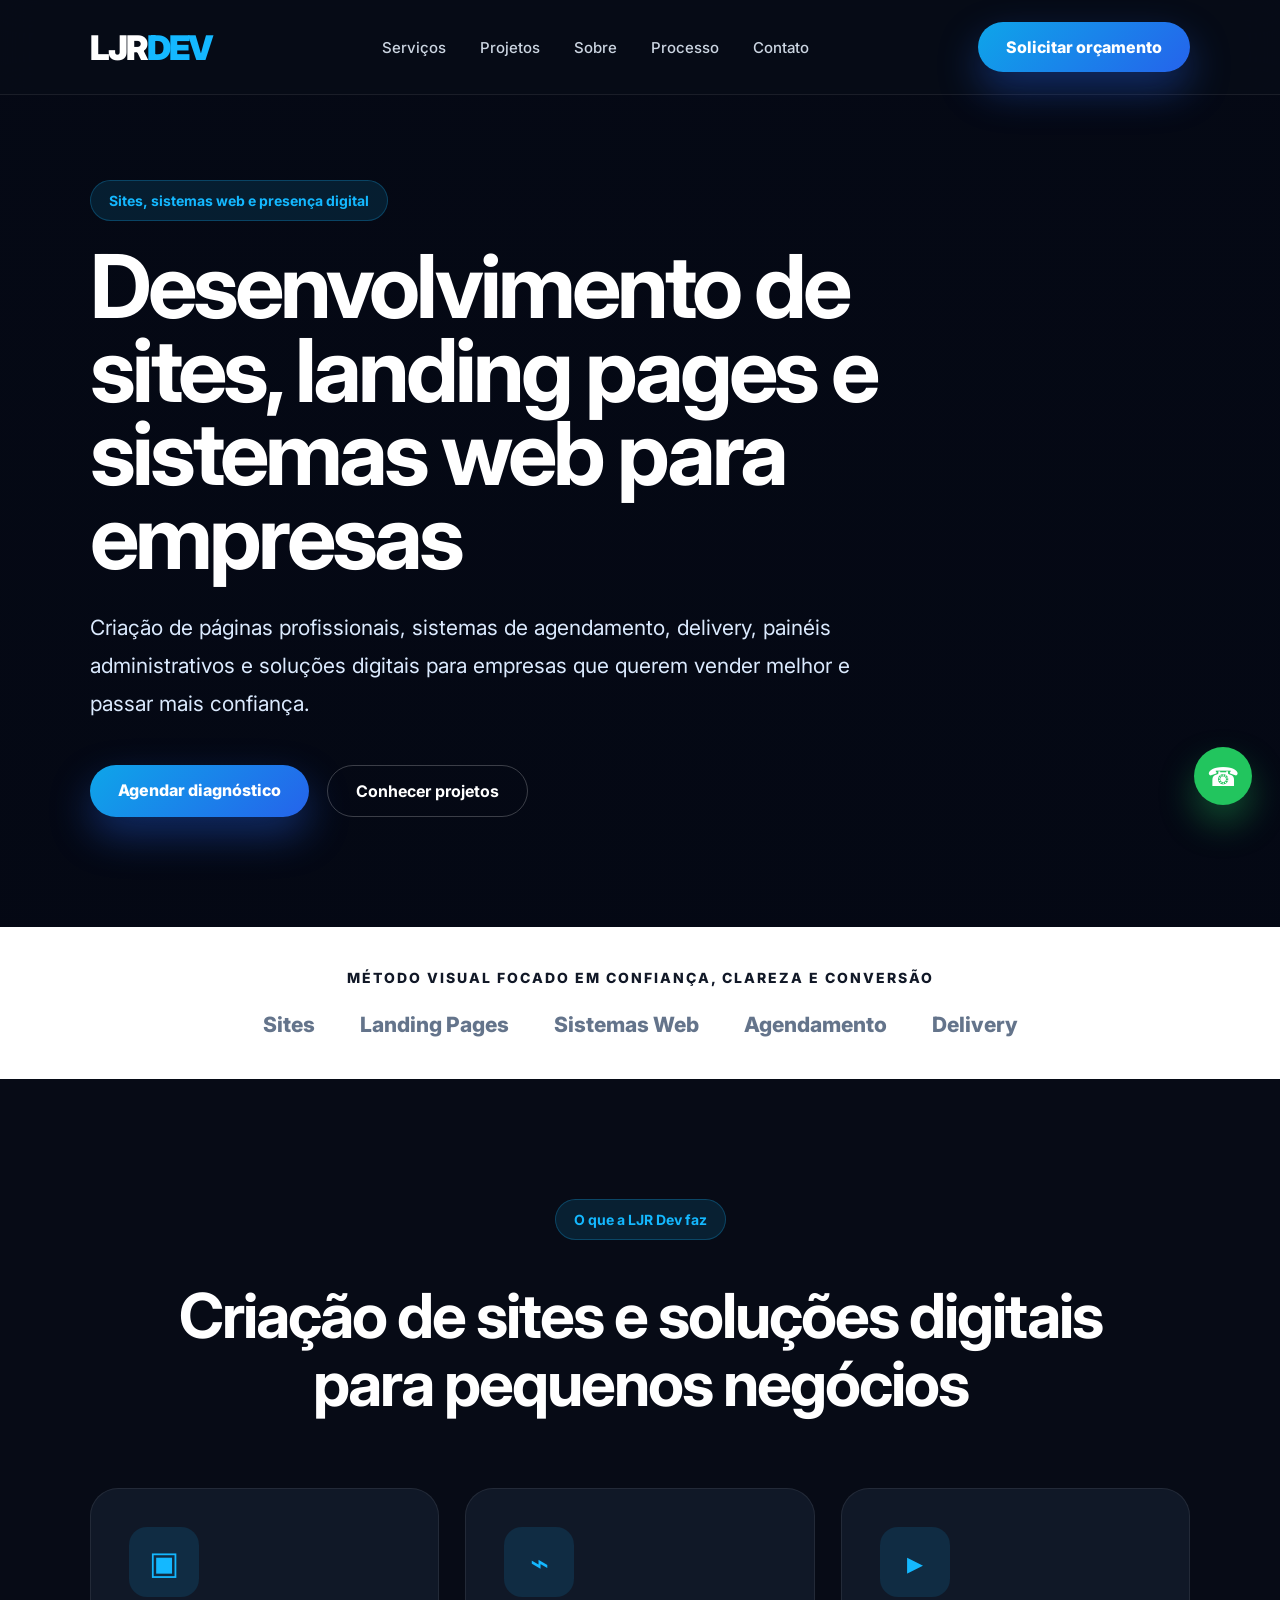
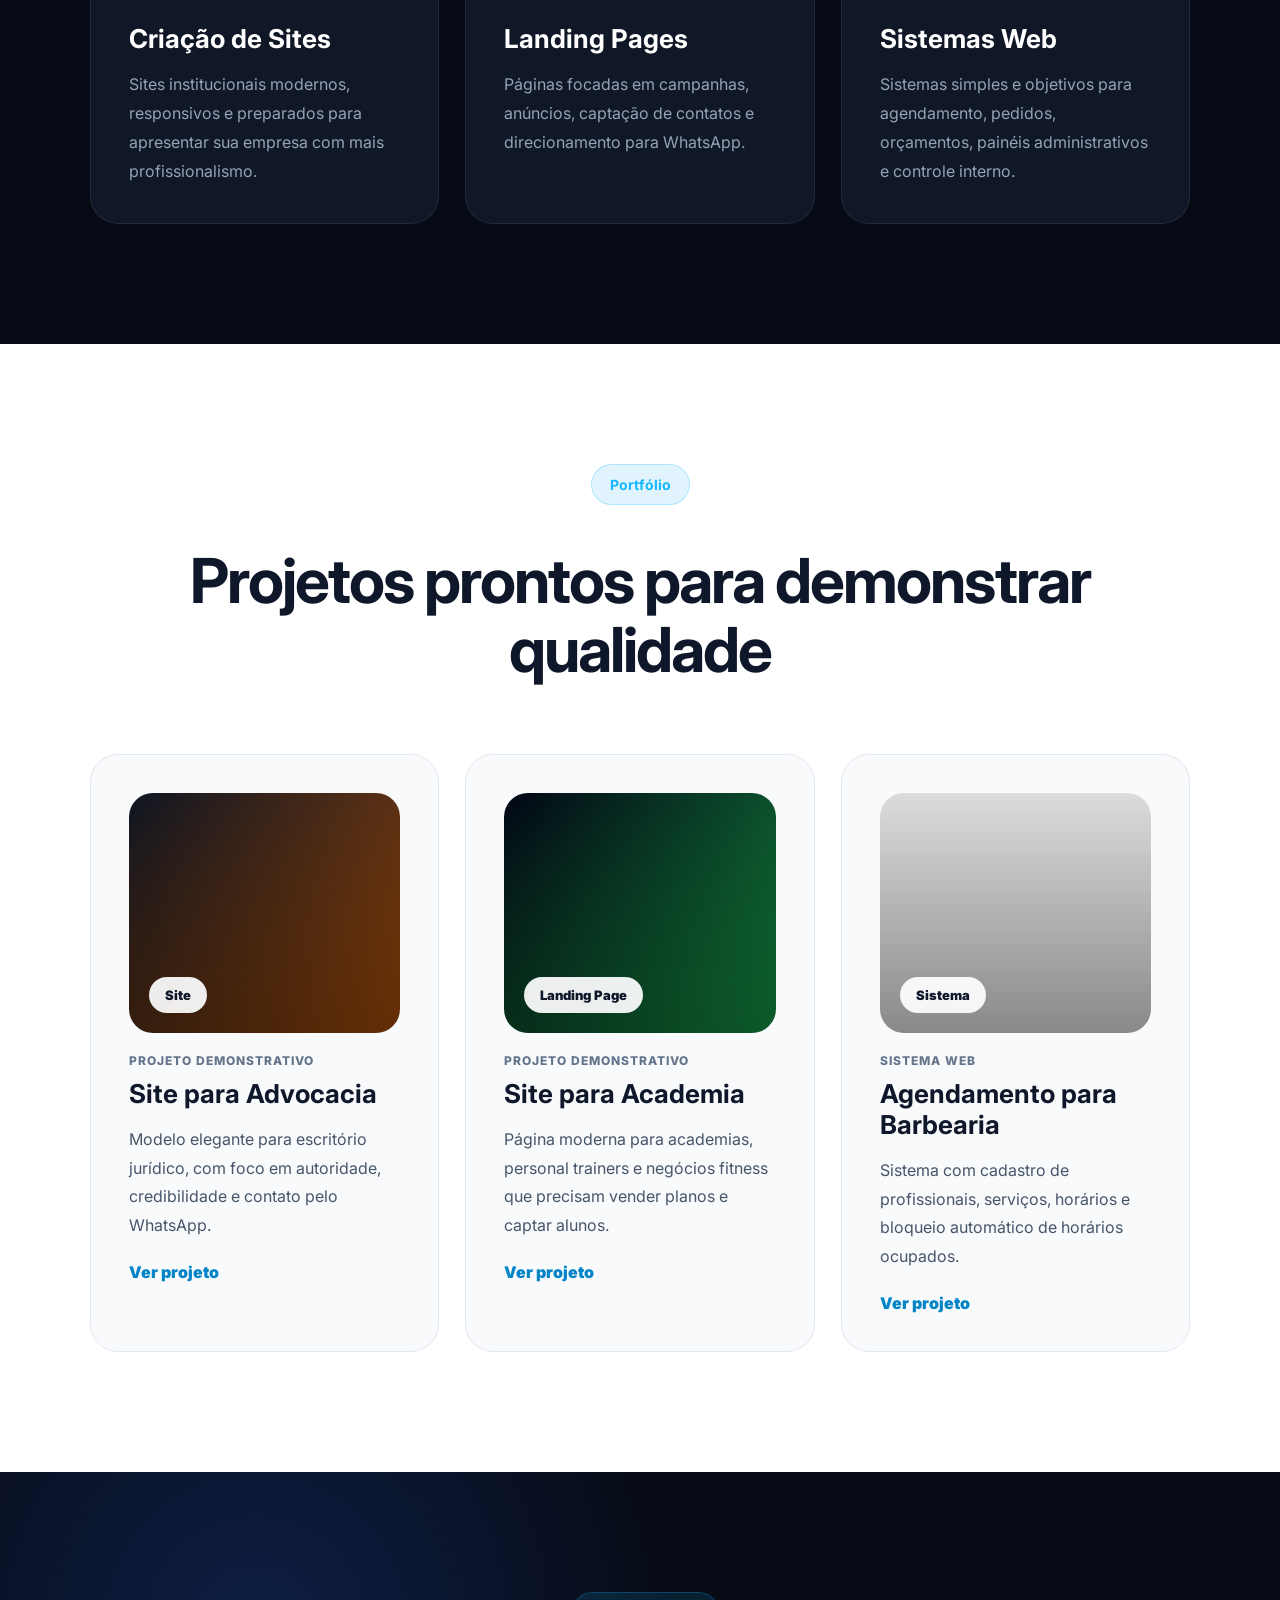
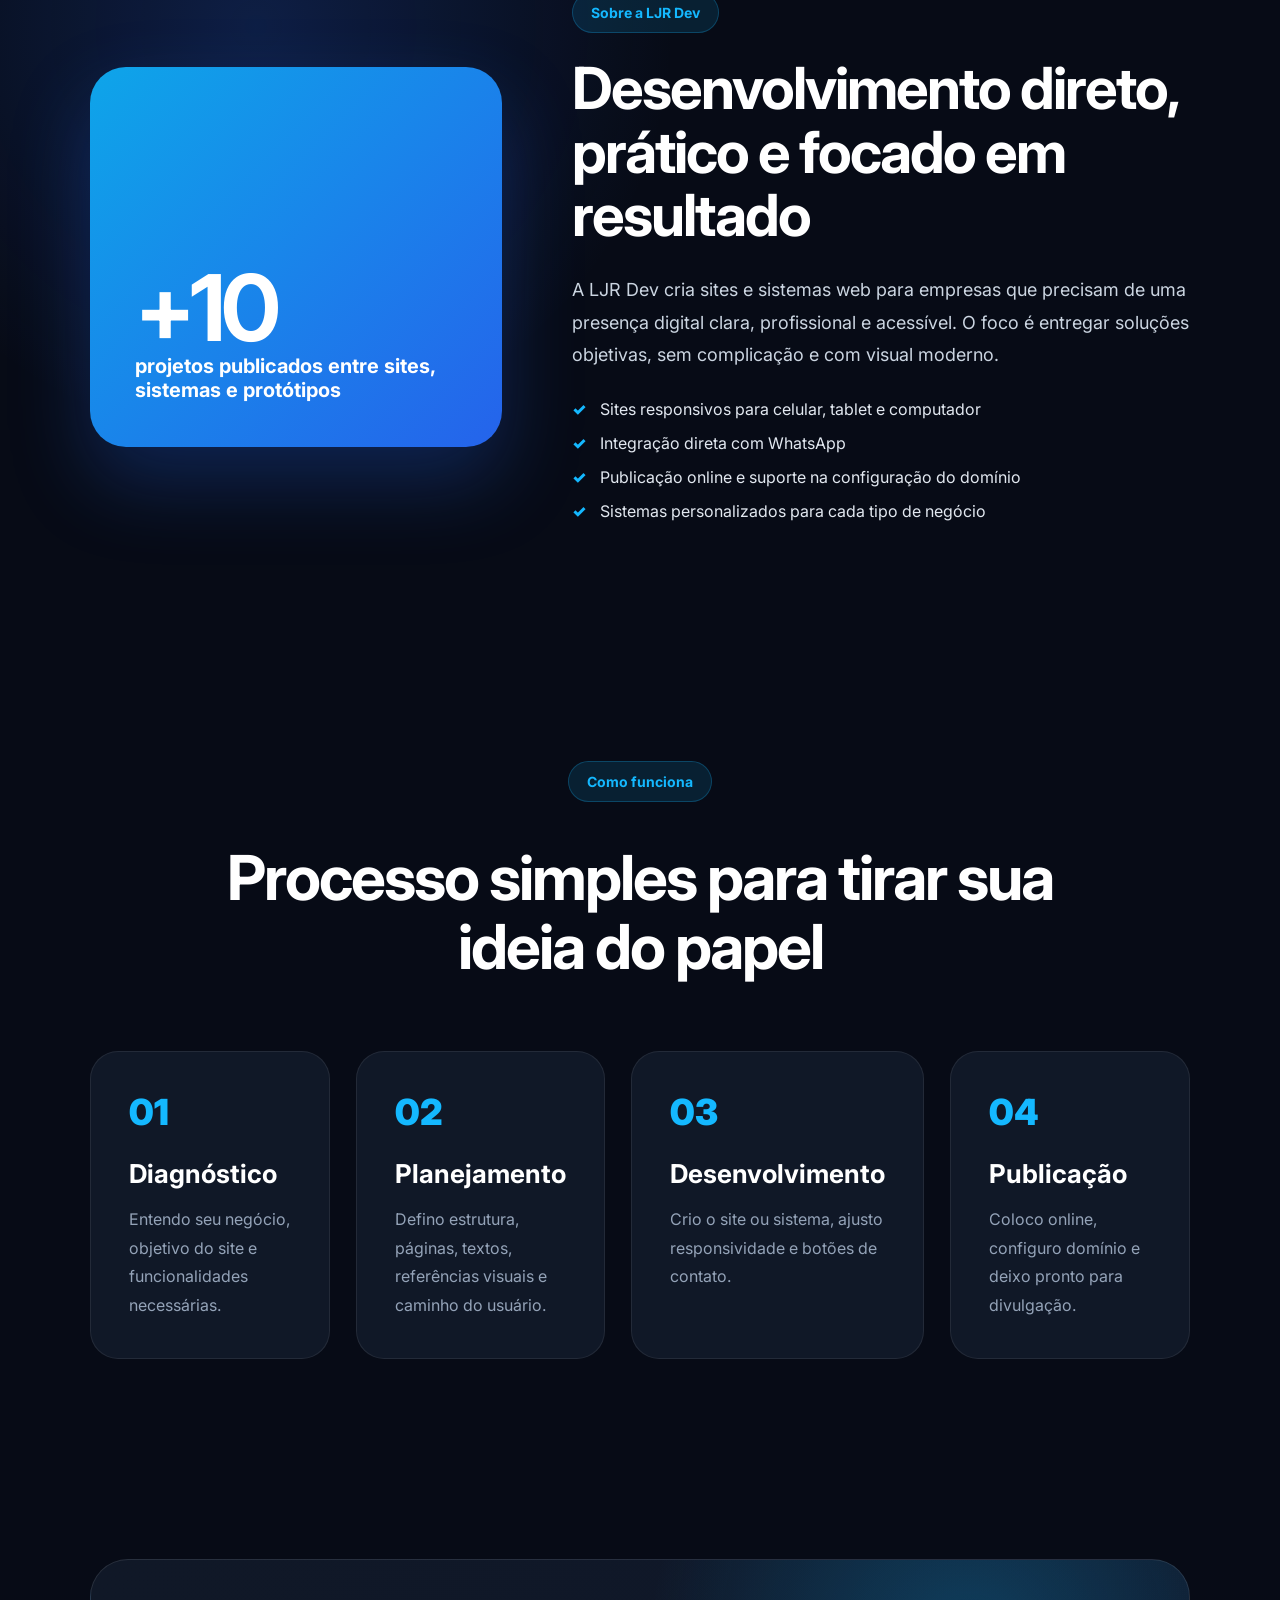
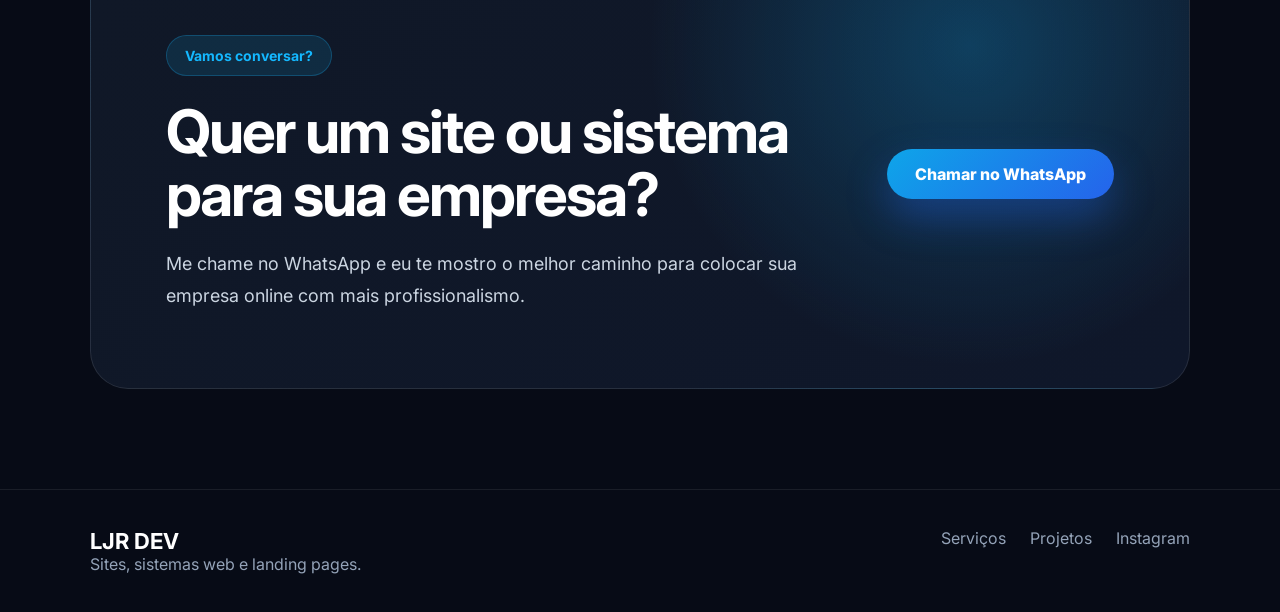
==== commit 7f2ee6f7: "Novo layout profissional LJR Dev" ====
--- a/index.html
+++ b/index.html
@@ -4,307 +4,275 @@
   <meta charset="UTF-8" />
   <meta name="viewport" content="width=device-width, initial-scale=1.0" />
 
-  <meta name="google-site-verification" content="hfU8EVVsL17udNkFARRuAlyLrerzFfQ4JrAGnsjWB28" />
-
-  <title>LJR Dev | Criação de Sites, Landing Pages e Sistemas Web</title>
-
-  <meta name="description" content="Criação de sites profissionais, landing pages, sistemas de agendamento e delivery online para empresas. Desenvolvimento web focado em gerar clientes pelo Google e WhatsApp." />
-  <meta name="keywords" content="criação de sites, landing page, desenvolvimento web, sistema de delivery, sistema de agendamento, site profissional, criação de site Campinas, criação de site Hortolândia, LJR Dev" />
+  <title>LJR Dev | Sites, Sistemas e Landing Pages</title>
+
+  <meta
+    name="description"
+    content="Criação de sites profissionais, landing pages e sistemas web personalizados para empresas. Desenvolvimento focado em gerar contatos, credibilidade e vendas."
+  />
+
   <meta name="author" content="LJR Dev" />
-  <meta name="robots" content="index, follow" />
-
-  <link rel="canonical" href="https://ljr-dev.quizrocha.com.br/" />
-
-  <meta property="og:title" content="LJR Dev | Sites Profissionais e Sistemas Web" />
-  <meta property="og:description" content="Sites, landing pages, sistemas de agendamento e delivery online para empresas que querem vender mais." />
+  <meta name="robots" content="index,follow" />
+  <link rel="canonical" href="https://ljr.dev.br" />
+
   <meta property="og:type" content="website" />
-  <meta property="og:url" content="https://ljr-dev.quizrocha.com.br/" />
-  <meta property="og:image" content="https://ljr-dev.quizrocha.com.br/logo.png" />
-
-  <meta name="twitter:card" content="summary_large_image" />
-  <meta name="twitter:title" content="LJR Dev | Sites e Sistemas Web" />
-  <meta name="twitter:description" content="Criação de sites, landing pages, sistemas de agendamento e delivery online." />
-  <meta name="twitter:image" content="https://ljr-dev.quizrocha.com.br/logo.png" />
+  <meta property="og:title" content="LJR Dev | Sites e Sistemas Web" />
+  <meta
+    property="og:description"
+    content="Sites profissionais, landing pages e sistemas personalizados para empresas."
+  />
+  <meta property="og:url" content="https://ljr.dev.br" />
 
   <link rel="icon" type="image/png" href="favicon.png" />
-  <link rel="apple-touch-icon" href="logo.png" />
   <link rel="stylesheet" href="style.css" />
-
-  <script type="application/ld+json">
-  {
-    "@context": "https://schema.org",
-    "@type": "ProfessionalService",
-    "name": "LJR Dev",
-    "url": "https://ljr-dev.quizrocha.com.br/",
-    "logo": "https://ljr-dev.quizrocha.com.br/logo.png",
-    "image": "https://ljr-dev.quizrocha.com.br/logo.png",
-    "telephone": "+55 19 98214-4043",
-    "areaServed": "Brasil",
-    "address": {
-      "@type": "PostalAddress",
-      "addressLocality": "Hortolândia",
-      "addressRegion": "SP",
-      "addressCountry": "BR"
-    },
-    "description": "Criação de sites profissionais, landing pages, sistemas de agendamento e delivery online para empresas."
-  }
-  </script>
 </head>
 
 <body>
-
   <header class="header">
-    <a href="#" class="logo" aria-label="LJR Dev - Início">
-      <img src="logo.png" alt="LJR Dev - Criação de Sites e Sistemas Web" />
-    </a>
-
-    <nav>
+    <a href="#" class="logo">LJR<span>DEV</span></a>
+
+    <nav class="nav">
       <a href="#servicos">Serviços</a>
       <a href="#projetos">Projetos</a>
+      <a href="#sobre">Sobre</a>
       <a href="#processo">Processo</a>
       <a href="#contato">Contato</a>
     </nav>
 
-    <a class="btn-header" href="https://wa.me/5519982144043" target="_blank" rel="noopener noreferrer">
-      Fale comigo
+    <a class="btn-header" href="https://wa.me/5519982144043" target="_blank">
+      Solicitar orçamento
     </a>
   </header>
 
   <main>
-
     <section class="hero">
-      <div class="hero-text">
-        <span class="tag">🚀 Sites e sistemas para empresas</span>
-
-        <h1>Criação de Sites, Landing Pages e Sistemas Web para Empresas</h1>
+      <div class="hero-content">
+        <span class="tag">Sites, sistemas web e presença digital</span>
+
+        <h1>
+          Desenvolvimento de sites, landing pages e sistemas web para empresas
+        </h1>
 
         <p>
-          Desenvolvimento de sites profissionais, sistemas de agendamento,
-          delivery online e soluções web para empresas que desejam gerar mais
-          clientes através da internet.
+          Criação de páginas profissionais, sistemas de agendamento, delivery,
+          painéis administrativos e soluções digitais para empresas que querem
+          vender melhor e passar mais confiança.
         </p>
 
         <div class="hero-buttons">
-          <a class="btn-primary" href="https://wa.me/5519982144043" target="_blank" rel="noopener noreferrer">
-            Solicitar orçamento
+          <a class="btn-primary" href="https://wa.me/5519982144043" target="_blank">
+            Agendar diagnóstico
           </a>
 
           <a class="btn-secondary" href="#projetos">
-            Ver projetos
+            Conhecer projetos
           </a>
         </div>
-
-        <div class="stats">
-          <div>
-            <strong>48h</strong>
-            <span>Entrega rápida</span>
+      </div>
+    </section>
+
+    <section class="brands">
+      <p>Método visual focado em confiança, clareza e conversão</p>
+
+      <div class="brand-list">
+        <span>Sites</span>
+        <span>Landing Pages</span>
+        <span>Sistemas Web</span>
+        <span>Agendamento</span>
+        <span>Delivery</span>
+      </div>
+    </section>
+
+    <section class="section" id="servicos">
+      <div class="section-title">
+        <span class="tag">O que a LJR Dev faz</span>
+        <h2>Criação de sites e soluções digitais para pequenos negócios</h2>
+      </div>
+
+      <div class="services-grid">
+        <article class="card service-card">
+          <div class="icon">▣</div>
+          <h3>Criação de Sites</h3>
+          <p>
+            Sites institucionais modernos, responsivos e preparados para
+            apresentar sua empresa com mais profissionalismo.
+          </p>
+        </article>
+
+        <article class="card service-card">
+          <div class="icon">⌁</div>
+          <h3>Landing Pages</h3>
+          <p>
+            Páginas focadas em campanhas, anúncios, captação de contatos e
+            direcionamento para WhatsApp.
+          </p>
+        </article>
+
+        <article class="card service-card">
+          <div class="icon">▸</div>
+          <h3>Sistemas Web</h3>
+          <p>
+            Sistemas simples e objetivos para agendamento, pedidos, orçamentos,
+            painéis administrativos e controle interno.
+          </p>
+        </article>
+      </div>
+    </section>
+
+    <section class="cases" id="projetos">
+      <div class="section-title">
+        <span class="tag">Portfólio</span>
+        <h2>Projetos prontos para demonstrar qualidade</h2>
+      </div>
+
+      <div class="case-grid">
+        <article class="case-card">
+          <div class="case-image case-advocacia">
+            <span>Site</span>
           </div>
 
-          <div>
-            <strong>100%</strong>
-            <span>Responsivo</span>
+          <small>Projeto demonstrativo</small>
+          <h3>Site para Advocacia</h3>
+          <p>
+            Modelo elegante para escritório jurídico, com foco em autoridade,
+            credibilidade e contato pelo WhatsApp.
+          </p>
+
+          <a href="https://advocacia-projeto-eta.vercel.app/" target="_blank">
+            Ver projeto
+          </a>
+        </article>
+
+        <article class="case-card">
+          <div class="case-image case-academia">
+            <span>Landing Page</span>
           </div>
 
-          <div>
-            <strong>R$500+</strong>
-            <span>Projetos a partir</span>
+          <small>Projeto demonstrativo</small>
+          <h3>Site para Academia</h3>
+          <p>
+            Página moderna para academias, personal trainers e negócios fitness
+            que precisam vender planos e captar alunos.
+          </p>
+
+          <a href="https://academia-projeto.vercel.app/" target="_blank">
+            Ver projeto
+          </a>
+        </article>
+
+        <article class="case-card">
+          <div class="case-image case-barbearia">
+            <span>Sistema</span>
           </div>
-        </div>
-      </div>
-
-      <div class="hero-card">
-        <div class="browser">
-          <span></span>
-          <span></span>
-          <span></span>
-        </div>
-
-        <div class="mockup">
-          <span class="mockup-tag">LJR Dev Studio</span>
-
-          <h3>Sites e sistemas que passam confiança</h3>
-
-          <p>
-            Modelos para advocacia, academia, barbearia, clínicas,
-            lojas, delivery, prestadores de serviço e empresas locais.
-          </p>
-
-          <div class="mockup-box"></div>
-          <div class="mockup-line"></div>
-          <div class="mockup-line small"></div>
-        </div>
-      </div>
-    </section>
-
-    <section class="section" id="servicos">
-      <span class="tag">💼 O que eu faço</span>
-
-      <h2>Serviços para sua empresa aparecer melhor e vender mais</h2>
-
-      <div class="cards">
-        <div class="card">
-          <h3>Landing Pages</h3>
-          <p>
-            Página única e estratégica para apresentar sua empresa, serviço,
-            oferta ou campanha com foco em conversão.
-          </p>
-        </div>
-
-        <div class="card">
-          <h3>Sites Institucionais</h3>
-          <p>
-            Site profissional com informações da empresa, serviços, localização,
-            diferenciais e contato pelo WhatsApp.
-          </p>
-        </div>
-
-        <div class="card">
-          <h3>Sistemas de Agendamento</h3>
-          <p>
-            Sistema online para negócios que trabalham com horários, como
-            barbearias, clínicas, salões, estética e prestadores de serviço.
-          </p>
-        </div>
-
-        <div class="card">
-          <h3>Sistema de Delivery</h3>
-          <p>
-            Cardápio digital com carrinho de compras, personalização de pedidos
-            e painel administrativo para lanchonetes, pizzarias e hamburguerias.
-          </p>
-        </div>
-      </div>
-    </section>
-
-    <section class="section" id="projetos">
-      <span class="tag">🔥 Portfólio</span>
-
-      <h2>Projetos desenvolvidos</h2>
-
-      <div class="projects">
-
-        <article class="project">
-          <div class="project-img delivery"></div>
-
-          <h3>Sistema de Delivery</h3>
-
-          <p>
-            Sistema completo para hamburguerias, pizzarias e lanchonetes.
-            Possui cardápio digital, carrinho de compras, personalização de
-            ingredientes, acompanhamento de pedidos e painel administrativo
-            para gerenciamento de produtos e pedidos.
-          </p>
-
-          <a href="https://delivery-system-iota.vercel.app/" target="_blank" rel="noopener noreferrer">
+
+          <small>Sistema web</small>
+          <h3>Agendamento para Barbearia</h3>
+          <p>
+            Sistema com cadastro de profissionais, serviços, horários e
+            bloqueio automático de horários ocupados.
+          </p>
+
+          <a href="https://barbearia-agendamento-l8e4.onrender.com" target="_blank">
             Ver projeto
           </a>
         </article>
-
-        <article class="project">
-          <div class="project-img barbearia"></div>
-
-          <h3>Sistema para Barbearia</h3>
-
-          <p>
-            Site moderno para barbearia com agendamento online, painel do
-            profissional, cadastro de barbeiros, serviços e bloqueio automático
-            de horários ocupados.
-          </p>
-
-          <a href="https://barbearia-agendamento-l8e4.onrender.com" target="_blank" rel="noopener noreferrer">
-            Ver projeto
-          </a>
-        </article>
-
-        <article class="project">
-          <div class="project-img advocacia"></div>
-
-          <h3>Site para Advocacia</h3>
-
-          <p>
-            Modelo elegante para escritório jurídico, com visual premium,
-            credibilidade e foco em geração de contatos pelo WhatsApp.
-          </p>
-
-          <a href="https://advocacia-projeto-eta.vercel.app/" target="_blank" rel="noopener noreferrer">
-            Ver projeto
-          </a>
-        </article>
-
-        <article class="project">
-          <div class="project-img academia"></div>
-
-          <h3>Site para Academia</h3>
-
-          <p>
-            Layout moderno para academias, personal trainers e negócios fitness,
-            totalmente responsivo e focado em conversão.
-          </p>
-
-          <a href="https://academia-projeto.vercel.app/" target="_blank" rel="noopener noreferrer">
-            Ver projeto
-          </a>
-        </article>
-
+      </div>
+    </section>
+
+    <section class="about" id="sobre">
+      <div class="about-number">
+        <strong>+10</strong>
+        <span>projetos publicados entre sites, sistemas e protótipos</span>
+      </div>
+
+      <div class="about-text">
+        <span class="tag">Sobre a LJR Dev</span>
+
+        <h2>Desenvolvimento direto, prático e focado em resultado</h2>
+
+        <p>
+          A LJR Dev cria sites e sistemas web para empresas que precisam de uma
+          presença digital clara, profissional e acessível. O foco é entregar
+          soluções objetivas, sem complicação e com visual moderno.
+        </p>
+
+        <ul>
+          <li>Sites responsivos para celular, tablet e computador</li>
+          <li>Integração direta com WhatsApp</li>
+          <li>Publicação online e suporte na configuração do domínio</li>
+          <li>Sistemas personalizados para cada tipo de negócio</li>
+        </ul>
       </div>
     </section>
 
     <section class="section" id="processo">
-      <span class="tag">⚡ Como funciona</span>
-
-      <h2>Processo simples para colocar seu projeto no ar</h2>
-
-      <div class="cards">
-        <div class="card">
-          <h3>1. Escolha do modelo</h3>
-          <p>
-            Você escolhe um modelo base ou me mostra uma referência parecida
-            com o que deseja.
-          </p>
-        </div>
-
-        <div class="card">
-          <h3>2. Personalização</h3>
-          <p>
-            Ajusto cores, textos, imagens, serviços, WhatsApp e identidade da
-            sua empresa.
-          </p>
-        </div>
-
-        <div class="card">
-          <h3>3. Publicação</h3>
-          <p>
-            Publico o site ou sistema online e deixo pronto para você divulgar
-            para seus clientes.
-          </p>
-        </div>
+      <div class="section-title">
+        <span class="tag">Como funciona</span>
+        <h2>Processo simples para tirar sua ideia do papel</h2>
+      </div>
+
+      <div class="steps">
+        <article class="step">
+          <span>01</span>
+          <h3>Diagnóstico</h3>
+          <p>Entendo seu negócio, objetivo do site e funcionalidades necessárias.</p>
+        </article>
+
+        <article class="step">
+          <span>02</span>
+          <h3>Planejamento</h3>
+          <p>Defino estrutura, páginas, textos, referências visuais e caminho do usuário.</p>
+        </article>
+
+        <article class="step">
+          <span>03</span>
+          <h3>Desenvolvimento</h3>
+          <p>Crio o site ou sistema, ajusto responsividade e botões de contato.</p>
+        </article>
+
+        <article class="step">
+          <span>04</span>
+          <h3>Publicação</h3>
+          <p>Coloco online, configuro domínio e deixo pronto para divulgação.</p>
+        </article>
       </div>
     </section>
 
     <section class="cta" id="contato">
-      <span class="tag">📲 Vamos conversar?</span>
-
-      <h2>Quer um site ou sistema profissional para sua empresa?</h2>
-
-      <p>
-        Me chame no WhatsApp e eu te mostro o melhor modelo para seu negócio.
-      </p>
-
-      <a class="btn-primary" href="https://wa.me/5519982144043" target="_blank" rel="noopener noreferrer">
+      <div>
+        <span class="tag">Vamos conversar?</span>
+
+        <h2>Quer um site ou sistema para sua empresa?</h2>
+
+        <p>
+          Me chame no WhatsApp e eu te mostro o melhor caminho para colocar sua
+          empresa online com mais profissionalismo.
+        </p>
+      </div>
+
+      <a class="btn-primary" href="https://wa.me/5519982144043" target="_blank">
         Chamar no WhatsApp
       </a>
-
-      <a class="instagram" href="https://instagram.com/ljr.dev" target="_blank" rel="noopener noreferrer">
-        Instagram: @ljr.dev
-      </a>
-    </section>
-
+    </section>
   </main>
 
-  <footer>
-    <p>© 2026 LJR Dev — Criação de Sites e Sistemas Web</p>
+  <a class="whatsapp-float" href="https://wa.me/5519982144043" target="_blank">
+    ☎
+  </a>
+
+  <footer class="footer">
+    <div>
+      <strong>LJR DEV</strong>
+      <p>Sites, sistemas web e landing pages.</p>
+    </div>
+
+    <div>
+      <a href="#servicos">Serviços</a>
+      <a href="#projetos">Projetos</a>
+      <a href="https://instagram.com/ljr.dev" target="_blank">Instagram</a>
+    </div>
   </footer>
 
   <script src="script.js"></script>
 </body>
-</html>
+</html>
--- a/style.css
+++ b/style.css
@@ -1,3 +1,5 @@
+@import url("https://fonts.googleapis.com/css2?family=Inter:wght@300;400;500;600;700;800;900&display=swap");
+
 * {
   margin: 0;
   padding: 0;
@@ -9,9 +11,9 @@
 }
 
 body {
-  background: #050914;
+  font-family: "Inter", Arial, sans-serif;
+  background: #070b16;
   color: #ffffff;
-  font-family: Arial, Helvetica, sans-serif;
   overflow-x: hidden;
 }
 
@@ -21,335 +23,541 @@
 }
 
 .header {
-  width: 100%;
-  padding: 22px 7%;
-  display: flex;
-  align-items: center;
-  justify-content: space-between;
   position: fixed;
   top: 0;
   left: 0;
-  background: rgba(5, 9, 20, 0.88);
-  backdrop-filter: blur(14px);
+  width: 100%;
+  padding: 22px 7%;
+  display: flex;
+  justify-content: space-between;
+  align-items: center;
+  background: rgba(8, 12, 24, 0.86);
+  backdrop-filter: blur(18px);
+  border-bottom: 1px solid rgba(255, 255, 255, 0.08);
   z-index: 1000;
-  border-bottom: 1px solid rgba(255, 255, 255, 0.08);
+  transition: 0.3s ease;
+}
+
+.header-scroll {
+  background: rgba(8, 12, 24, 0.98);
+  box-shadow: 0 10px 35px rgba(0, 0, 0, 0.35);
 }
 
 .logo {
-  font-size: 26px;
+  font-size: 34px;
   font-weight: 900;
-  letter-spacing: -1px;
+  letter-spacing: -2px;
 }
 
 .logo span {
-  color: #38bdf8;
-}
-
-nav {
-  display: flex;
-  gap: 26px;
-}
-
-nav a {
+  color: #14b8ff;
+}
+
+.nav {
+  display: flex;
+  gap: 34px;
+}
+
+.nav a {
   color: #cbd5e1;
   font-size: 15px;
+  font-weight: 500;
   transition: 0.3s;
 }
 
-nav a:hover {
-  color: #38bdf8;
+.nav a:hover,
+.nav a.active {
+  color: #14b8ff;
 }
 
 .btn-header,
 .btn-primary {
   display: inline-block;
-  background: linear-gradient(135deg, #2563eb, #06b6d4);
-  padding: 14px 24px;
+  padding: 15px 28px;
   border-radius: 999px;
-  font-weight: bold;
-  box-shadow: 0 0 30px rgba(37, 99, 235, 0.35);
+  background: linear-gradient(135deg, #0ea5e9, #2563eb);
+  font-weight: 800;
+  box-shadow: 0 18px 40px rgba(37, 99, 235, 0.38);
   transition: 0.3s;
 }
 
 .btn-header:hover,
 .btn-primary:hover {
-  transform: translateY(-3px);
-  box-shadow: 0 0 45px rgba(37, 99, 235, 0.5);
+  transform: translateY(-4px);
+  box-shadow: 0 22px 50px rgba(37, 99, 235, 0.5);
 }
 
 .btn-secondary {
   display: inline-block;
+  padding: 15px 28px;
+  border-radius: 999px;
   border: 1px solid rgba(255, 255, 255, 0.22);
-  padding: 14px 24px;
-  border-radius: 999px;
-  color: #e2e8f0;
+  color: #ffffff;
+  font-weight: 700;
   transition: 0.3s;
 }
 
 .btn-secondary:hover {
-  border-color: #38bdf8;
-  color: #38bdf8;
+  border-color: #14b8ff;
+  color: #14b8ff;
+  transform: translateY(-4px);
 }
 
 .hero {
   min-height: 100vh;
-  padding: 150px 7% 80px;
-  display: grid;
-  grid-template-columns: 1.1fr 0.9fr;
-  gap: 60px;
+  padding: 180px 7% 110px;
+  display: flex;
   align-items: center;
   background:
-    radial-gradient(circle at 20% 20%, rgba(37, 99, 235, 0.25), transparent 35%),
-    radial-gradient(circle at 80% 30%, rgba(6, 182, 212, 0.15), transparent 35%);
+    linear-gradient(rgba(4, 8, 20, 0.72), rgba(4, 8, 20, 0.9)),
+    url("https://images.unsplash.com/photo-1497366754035-f200968a6e72?auto=format&fit=crop&w=1800&q=80");
+  background-size: cover;
+  background-position: center;
+}
+
+.hero-content {
+  max-width: 920px;
 }
 
 .tag {
   display: inline-block;
-  color: #38bdf8;
-  background: rgba(56, 189, 248, 0.1);
-  border: 1px solid rgba(56, 189, 248, 0.25);
+  padding: 11px 18px;
+  border-radius: 999px;
+  background: rgba(20, 184, 255, 0.12);
+  border: 1px solid rgba(20, 184, 255, 0.25);
+  color: #14b8ff;
+  margin-bottom: 24px;
+  font-size: 14px;
+  font-weight: 700;
+}
+
+.hero h1 {
+  font-size: clamp(46px, 7vw, 88px);
+  line-height: 0.95;
+  letter-spacing: -4px;
+  margin-bottom: 30px;
+  max-width: 1050px;
+}
+
+.hero p {
+  color: #dbeafe;
+  font-size: 21px;
+  line-height: 1.8;
+  max-width: 760px;
+}
+
+.hero-buttons {
+  margin-top: 42px;
+  display: flex;
+  gap: 18px;
+  flex-wrap: wrap;
+}
+
+.brands {
+  background: #ffffff;
+  color: #111827;
+  padding: 42px 7%;
+  text-align: center;
+}
+
+.brands p {
+  font-size: 14px;
+  font-weight: 800;
+  letter-spacing: 2px;
+  margin-bottom: 26px;
+  text-transform: uppercase;
+}
+
+.brand-list {
+  display: flex;
+  justify-content: center;
+  flex-wrap: wrap;
+  gap: 45px;
+}
+
+.brand-list span {
+  color: #64748b;
+  font-size: 21px;
+  font-weight: 800;
+}
+
+.section,
+.cases,
+.testimonials {
+  padding: 120px 7%;
+}
+
+.section-title {
+  text-align: center;
+  max-width: 930px;
+  margin: 0 auto 70px;
+}
+
+.section-title h2 {
+  font-size: clamp(36px, 5vw, 62px);
+  line-height: 1.1;
+  letter-spacing: -2px;
+  margin-top: 18px;
+}
+
+.services-grid,
+.case-grid,
+.steps {
+  display: grid;
+  grid-template-columns: repeat(3, 1fr);
+  gap: 26px;
+}
+
+.card,
+.service-card,
+.case-card,
+.step {
+  background: #101827;
+  border: 1px solid rgba(255, 255, 255, 0.08);
+  border-radius: 28px;
+  padding: 38px;
+  transition: 0.35s;
+}
+
+.card:hover,
+.service-card:hover,
+.case-card:hover,
+.step:hover {
+  transform: translateY(-10px);
+  border-color: rgba(20, 184, 255, 0.65);
+  box-shadow: 0 30px 70px rgba(0, 0, 0, 0.32);
+}
+
+.icon {
+  width: 70px;
+  height: 70px;
+  border-radius: 18px;
+  background: rgba(14, 165, 233, 0.14);
+  color: #14b8ff;
+  display: flex;
+  align-items: center;
+  justify-content: center;
+  font-size: 32px;
+  margin-bottom: 26px;
+}
+
+.card h3,
+.service-card h3,
+.case-card h3,
+.step h3 {
+  font-size: 26px;
+  margin-bottom: 16px;
+}
+
+.card p,
+.service-card p,
+.case-card p,
+.step p {
+  color: #94a3b8;
+  line-height: 1.8;
+}
+
+.cases {
+  background: #ffffff;
+  color: #0f172a;
+}
+
+.cases .tag {
+  background: rgba(14, 165, 233, 0.12);
+}
+
+.case-card {
+  background: #f8fafc;
+  color: #0f172a;
+  border: 1px solid #e2e8f0;
+}
+
+.case-card small {
+  display: block;
+  margin: 20px 0 10px;
+  color: #64748b;
+  font-weight: 800;
+  text-transform: uppercase;
+  font-size: 12px;
+  letter-spacing: 1px;
+}
+
+.case-card p {
+  color: #475569;
+}
+
+.case-card a {
+  display: inline-block;
+  margin-top: 22px;
+  color: #0284c7;
+  font-weight: 900;
+}
+
+.case-image {
+  height: 240px;
+  border-radius: 24px;
+  padding: 20px;
+  display: flex;
+  align-items: flex-end;
+  background-size: cover;
+  background-position: center;
+  overflow: hidden;
+}
+
+.case-image span {
+  background: rgba(255, 255, 255, 0.92);
+  color: #0f172a;
   padding: 10px 16px;
   border-radius: 999px;
-  font-size: 14px;
+  font-weight: 900;
+  font-size: 13px;
+}
+
+.case-advocacia {
+  background:
+    linear-gradient(rgba(0, 0, 0, 0.12), rgba(0, 0, 0, 0.45)),
+    linear-gradient(135deg, #111827, #b45309);
+}
+
+.case-academia {
+  background:
+    linear-gradient(rgba(0, 0, 0, 0.12), rgba(0, 0, 0, 0.45)),
+    linear-gradient(135deg, #020617, #16a34a);
+}
+
+.case-barbearia {
+  background:
+    linear-gradient(rgba(0, 0, 0, 0.12), rgba(0, 0, 0, 0.45)),
+    url("https://images.unsplash.com/photo-1503951914875-452162b0f3f1?auto=format&fit=crop&w=1200&q=80");
+  background-size: cover;
+  background-position: center;
+}
+
+.about {
+  padding: 120px 7%;
+  display: grid;
+  grid-template-columns: 0.8fr 1.2fr;
+  gap: 70px;
+  align-items: center;
+  background:
+    radial-gradient(circle at 20% 20%, rgba(37, 99, 235, 0.22), transparent 35%),
+    #070b16;
+}
+
+.about-number {
+  min-height: 380px;
+  border-radius: 36px;
+  padding: 45px;
+  background: linear-gradient(135deg, #0ea5e9, #2563eb);
+  display: flex;
+  flex-direction: column;
+  justify-content: flex-end;
+  box-shadow: 0 35px 80px rgba(37, 99, 235, 0.28);
+}
+
+.about-number strong {
+  font-size: 92px;
+  line-height: 1;
+  letter-spacing: -5px;
+}
+
+.about-number span {
+  font-size: 20px;
+  font-weight: 700;
+  max-width: 360px;
+}
+
+.about-text h2 {
+  font-size: clamp(34px, 5vw, 58px);
+  line-height: 1.1;
+  letter-spacing: -2px;
+  margin-bottom: 26px;
+}
+
+.about-text p {
+  color: #cbd5e1;
+  line-height: 1.8;
+  font-size: 18px;
+  margin-bottom: 28px;
+}
+
+.about-text ul {
+  list-style: none;
+  display: grid;
+  gap: 14px;
+}
+
+.about-text li {
+  color: #e2e8f0;
+  padding-left: 28px;
+  position: relative;
+}
+
+.about-text li::before {
+  content: "✓";
+  position: absolute;
+  left: 0;
+  color: #14b8ff;
+  font-weight: 900;
+}
+
+.steps {
+  grid-template-columns: repeat(4, 1fr);
+}
+
+.step span {
+  display: inline-block;
+  color: #14b8ff;
+  font-size: 36px;
+  font-weight: 900;
+  margin-bottom: 24px;
+}
+
+.cta {
+  margin: 80px 7% 100px;
+  padding: 75px;
+  border-radius: 38px;
+  background:
+    radial-gradient(circle at 80% 20%, rgba(14, 165, 233, 0.28), transparent 34%),
+    linear-gradient(135deg, #101827, #0f172a);
+  border: 1px solid rgba(255, 255, 255, 0.1);
+  display: grid;
+  grid-template-columns: 1.3fr auto;
+  gap: 40px;
+  align-items: center;
+}
+
+.cta h2 {
+  font-size: clamp(34px, 5vw, 60px);
+  line-height: 1.05;
+  letter-spacing: -2px;
   margin-bottom: 22px;
-}
-
-.hero h1 {
-  font-size: clamp(42px, 6vw, 78px);
-  line-height: 0.95;
-  letter-spacing: -3px;
-  margin-bottom: 26px;
-}
-
-.hero p {
-  color: #cbd5e1;
-  font-size: 19px;
-  line-height: 1.7;
-  max-width: 650px;
-}
-
-.hero-buttons {
-  display: flex;
-  gap: 16px;
-  margin-top: 34px;
-  flex-wrap: wrap;
-}
-
-.stats {
-  display: flex;
-  gap: 18px;
-  margin-top: 42px;
-  flex-wrap: wrap;
-}
-
-.stats div {
-  background: rgba(255, 255, 255, 0.06);
-  border: 1px solid rgba(255, 255, 255, 0.1);
-  padding: 18px;
-  border-radius: 18px;
-  min-width: 130px;
-}
-
-.stats strong {
-  display: block;
-  font-size: 25px;
-  color: #38bdf8;
-}
-
-.stats span {
-  color: #94a3b8;
-  font-size: 13px;
-}
-
-.hero-card {
-  background: linear-gradient(145deg, rgba(15, 23, 42, 0.9), rgba(2, 6, 23, 0.95));
-  border: 1px solid rgba(255, 255, 255, 0.12);
-  border-radius: 28px;
-  padding: 18px;
-  box-shadow: 0 40px 100px rgba(0, 0, 0, 0.45);
-  transform: rotate(-2deg);
-}
-
-.browser {
-  display: flex;
-  gap: 8px;
-  padding: 8px 0 18px;
-}
-
-.browser span {
-  width: 12px;
-  height: 12px;
-  background: #334155;
-  border-radius: 50%;
-}
-
-.mockup {
-  min-height: 430px;
-  border-radius: 20px;
-  padding: 32px;
-  background:
-    linear-gradient(rgba(2, 6, 23, 0.45), rgba(2, 6, 23, 0.85)),
-    linear-gradient(135deg, #0f172a, #111827);
-  border: 1px solid rgba(255, 255, 255, 0.1);
-}
-
-.mockup h3 {
-  font-size: 36px;
-  margin-bottom: 18px;
-}
-
-.mockup p {
-  color: #cbd5e1;
-  line-height: 1.6;
-}
-
-.mockup-box {
-  height: 150px;
-  margin-top: 35px;
-  border-radius: 22px;
-  background: linear-gradient(135deg, #2563eb, #06b6d4);
-  opacity: 0.8;
-}
-
-.mockup-line {
-  height: 18px;
-  width: 90%;
-  background: #1e293b;
-  border-radius: 99px;
-  margin-top: 25px;
-}
-
-.mockup-line.small {
-  width: 60%;
-}
-
-.section {
-  padding: 100px 7%;
-}
-
-.section h2,
-.cta h2 {
-  font-size: clamp(34px, 4vw, 56px);
-  letter-spacing: -2px;
-  margin-bottom: 40px;
-}
-
-.cards,
-.projects {
-  display: grid;
-  gap: 22px;
-}
-
-.cards {
-  grid-template-columns: repeat(3, 1fr);
-}
-
-.projects {
-  grid-template-columns: repeat(4, 1fr);
-}
-
-.card,
-.project {
-  background: rgba(255, 255, 255, 0.055);
-  border: 1px solid rgba(255, 255, 255, 0.1);
-  border-radius: 24px;
-  padding: 28px;
-  transition: 0.3s;
-}
-
-.card:hover,
-.project:hover {
-  transform: translateY(-8px);
-  border-color: rgba(56, 189, 248, 0.45);
-}
-
-.card h3,
-.project h3 {
-  font-size: 24px;
-  margin-bottom: 14px;
-}
-
-.card p,
-.project p {
-  color: #94a3b8;
-  line-height: 1.6;
-}
-
-.project-img {
-  height: 180px;
-  border-radius: 18px;
-  margin-bottom: 22px;
-}
-
-.advocacia {
-  background: linear-gradient(135deg, #111827, #b45309);
-}
-
-.academia {
-  background: linear-gradient(135deg, #020617, #16a34a);
-}
-
-.barbearia {
-  background: linear-gradient(135deg, #111827, #78350f);
-}
-
-.agencia {
-  background: linear-gradient(135deg, #0f172a, #2563eb);
-}
-
-.project a {
-  display: inline-block;
-  margin-top: 18px;
-  color: #38bdf8;
-  font-weight: bold;
-}
-
-.cta {
-  margin: 80px 7%;
-  padding: 80px 40px;
-  text-align: center;
-  border-radius: 32px;
-  background:
-    radial-gradient(circle at center, rgba(37, 99, 235, 0.35), transparent 60%),
-    #0f172a;
-  border: 1px solid rgba(255, 255, 255, 0.12);
 }
 
 .cta p {
   color: #cbd5e1;
   font-size: 18px;
-  margin-bottom: 34px;
-}
-
-.instagram {
-  display: block;
-  margin-top: 30px;
-  color: #38bdf8;
-}
-
-footer {
-  text-align: center;
-  padding: 35px 20px;
-  color: #64748b;
+  line-height: 1.8;
+  max-width: 720px;
+}
+
+.footer {
+  padding: 38px 7%;
   border-top: 1px solid rgba(255, 255, 255, 0.08);
-}
-
-/* TABLET */
+  color: #94a3b8;
+  display: flex;
+  justify-content: space-between;
+  gap: 30px;
+}
+
+.footer strong {
+  color: #ffffff;
+  font-size: 22px;
+}
+
+.footer div:last-child {
+  display: flex;
+  gap: 24px;
+  flex-wrap: wrap;
+}
+
+.footer a:hover {
+  color: #14b8ff;
+}
+
+.whatsapp-float {
+  position: fixed;
+  right: 28px;
+  bottom: 95px;
+  width: 58px;
+  height: 58px;
+  border-radius: 50%;
+  background: #22c55e;
+  color: #ffffff;
+  display: flex;
+  align-items: center;
+  justify-content: center;
+  font-size: 26px;
+  box-shadow: 0 18px 35px rgba(34, 197, 94, 0.35);
+  z-index: 999;
+  transition: 0.3s;
+}
+
+.whatsapp-float:hover {
+  transform: translateY(-5px);
+}
+
+.back-top {
+  position: fixed;
+  right: 30px;
+  bottom: 28px;
+  width: 55px;
+  height: 55px;
+  border: none;
+  border-radius: 50%;
+  background: linear-gradient(135deg, #0ea5e9, #2563eb);
+  color: #ffffff;
+  font-size: 24px;
+  cursor: pointer;
+  box-shadow: 0 15px 30px rgba(37, 99, 235, 0.4);
+  opacity: 0;
+  pointer-events: none;
+  transition: 0.3s;
+  z-index: 999;
+}
+
+.back-top.visible {
+  opacity: 1;
+  pointer-events: auto;
+}
+
+.back-top:hover {
+  transform: translateY(-4px);
+}
+
+.card,
+.service-card,
+.case-card,
+.step,
+.section-title,
+.about-number,
+.about-text {
+  opacity: 0;
+  transform: translateY(38px);
+  transition: 0.8s ease;
+}
+
+.card.show,
+.service-card.show,
+.case-card.show,
+.step.show,
+.section-title.show,
+.about-number.show,
+.about-text.show {
+  opacity: 1;
+  transform: translateY(0);
+}
+
 @media (max-width: 1100px) {
-  .projects {
+  .services-grid,
+  .case-grid {
     grid-template-columns: repeat(2, 1fr);
   }
 
-  .cards {
+  .steps {
     grid-template-columns: repeat(2, 1fr);
   }
 
-  .hero {
-    gap: 35px;
-  }
-}
-
-/* CELULAR */
+  .about,
+  .cta {
+    grid-template-columns: 1fr;
+  }
+
+  .nav {
+    gap: 18px;
+  }
+}
+
 @media (max-width: 768px) {
   .header {
     position: relative;
@@ -358,14 +566,18 @@
     gap: 18px;
   }
 
-  nav {
+  .logo {
+    font-size: 30px;
+  }
+
+  .nav {
     width: 100%;
     justify-content: center;
     flex-wrap: wrap;
-    gap: 16px;
-  }
-
-  nav a {
+    gap: 15px;
+  }
+
+  .nav a {
     font-size: 14px;
   }
 
@@ -375,16 +587,12 @@
 
   .hero {
     min-height: auto;
-    grid-template-columns: 1fr;
-    padding: 70px 20px;
-    gap: 40px;
-    text-align: left;
+    padding: 75px 20px;
   }
 
   .hero h1 {
     font-size: clamp(40px, 13vw, 58px);
     letter-spacing: -2px;
-    line-height: 1;
   }
 
   .hero p {
@@ -401,96 +609,85 @@
     text-align: center;
   }
 
-  .stats {
-    display: grid;
+  .brands {
+    padding: 35px 20px;
+  }
+
+  .brand-list {
+    gap: 18px;
+  }
+
+  .brand-list span {
+    font-size: 16px;
+  }
+
+  .section,
+  .cases,
+  .testimonials,
+  .about {
+    padding: 75px 20px;
+  }
+
+  .services-grid,
+  .case-grid,
+  .steps {
     grid-template-columns: 1fr;
   }
 
-  .stats div {
-    width: 100%;
-  }
-
-  .hero-card {
-    transform: none;
-    border-radius: 22px;
-  }
-
-  .mockup {
-    min-height: 330px;
-    padding: 24px;
-  }
-
-  .mockup h3 {
-    font-size: 28px;
-  }
-
-  .section {
-    padding: 70px 20px;
-  }
-
-  .section h2,
+  .section-title {
+    margin-bottom: 45px;
+  }
+
+  .section-title h2,
+  .about-text h2,
   .cta h2 {
     font-size: 34px;
     letter-spacing: -1px;
   }
 
-  .cards,
-  .projects {
-    grid-template-columns: 1fr;
-  }
-
-  .project-img {
-    height: 200px;
+  .card,
+  .service-card,
+  .case-card,
+  .step {
+    padding: 28px;
+  }
+
+  .case-image {
+    height: 220px;
+  }
+
+  .about-number {
+    min-height: 280px;
+    padding: 32px;
+  }
+
+  .about-number strong {
+    font-size: 70px;
   }
 
   .cta {
-    margin: 50px 20px;
-    padding: 60px 24px;
-  }
-}
-
-/* CELULAR PEQUENO */
+    margin: 50px 20px 70px;
+    padding: 45px 26px;
+  }
+
+  .footer {
+    flex-direction: column;
+    padding: 34px 20px;
+  }
+}
+
 @media (max-width: 420px) {
-  .logo {
-    font-size: 24px;
+  .hero h1 {
+    font-size: 38px;
+  }
+
+  .section-title h2,
+  .about-text h2,
+  .cta h2 {
+    font-size: 30px;
   }
 
   .tag {
     font-size: 13px;
   }
-
-  .hero h1 {
-    font-size: 38px;
-  }
-
-  .section h2,
-  .cta h2 {
-    font-size: 30px;
-  }
-
-  .card,
-  .project {
-    padding: 24px;
-  }
-}
-.project-img.barbearia {
-  background-image:
-    linear-gradient(rgba(0,0,0,.25), rgba(0,0,0,.45)),
-    url("https://images.unsplash.com/photo-1503951914875-452162b0f3f1?auto=format&fit=crop&w=1200&q=80");
-}
-.logo {
-  display: flex;
-  align-items: center;
-}
-
-.logo img {
-  height: 55px;
-  width: auto;
-  display: block;
-}
-
-@media (max-width: 768px) {
-  .logo img {
-    height: 42px;
-  }
-}
+}
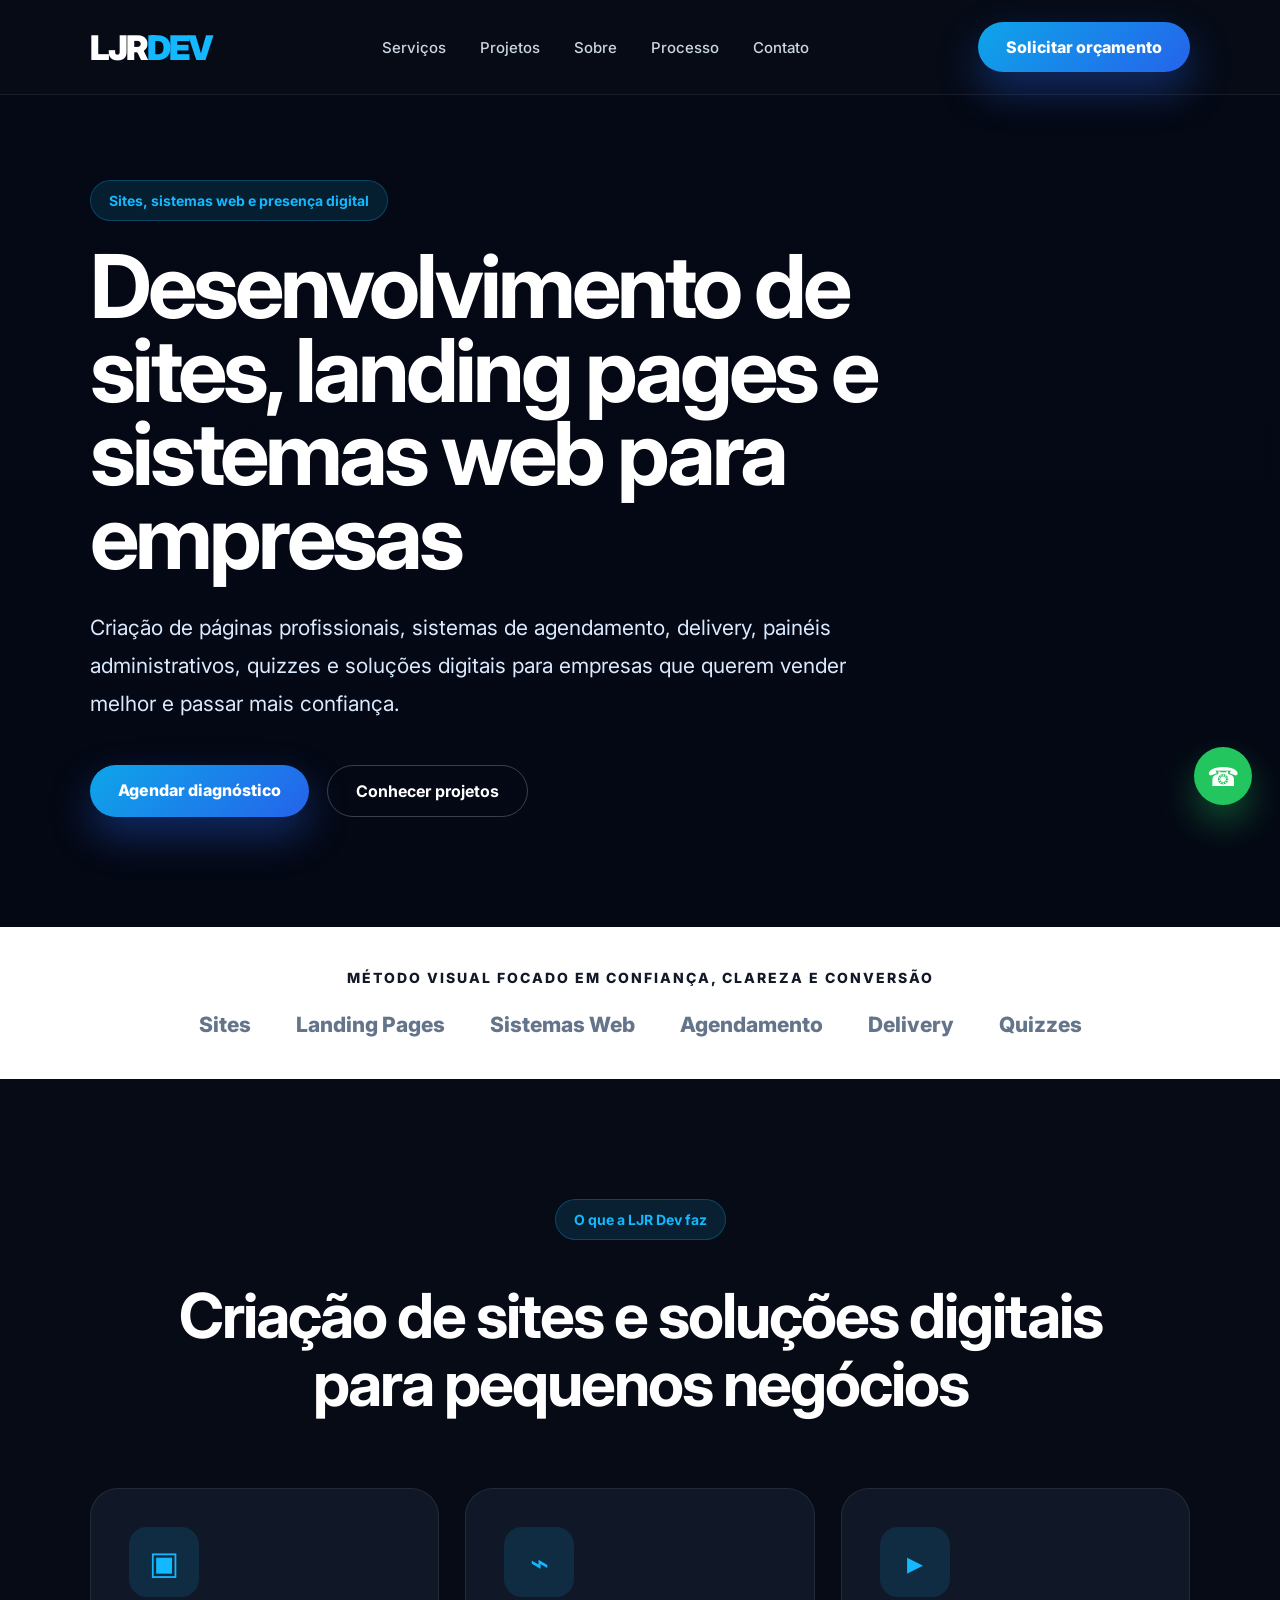
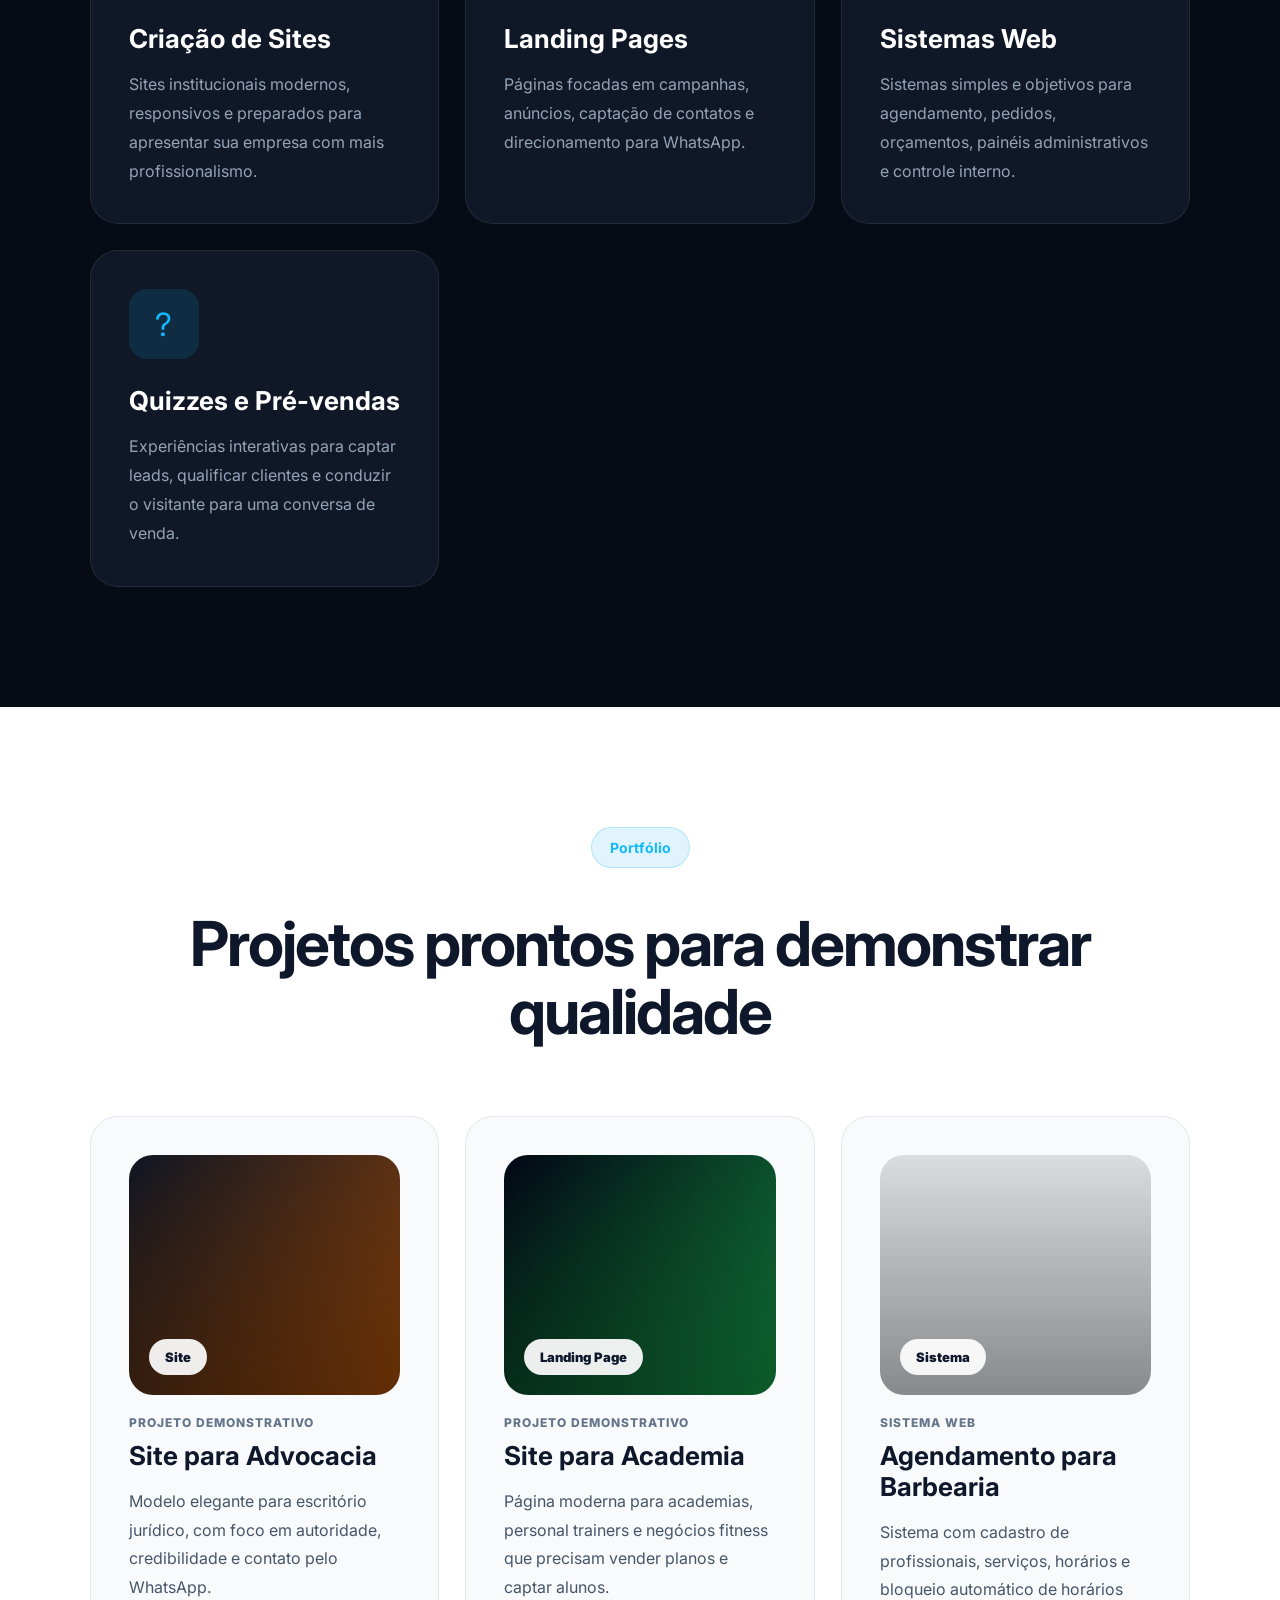
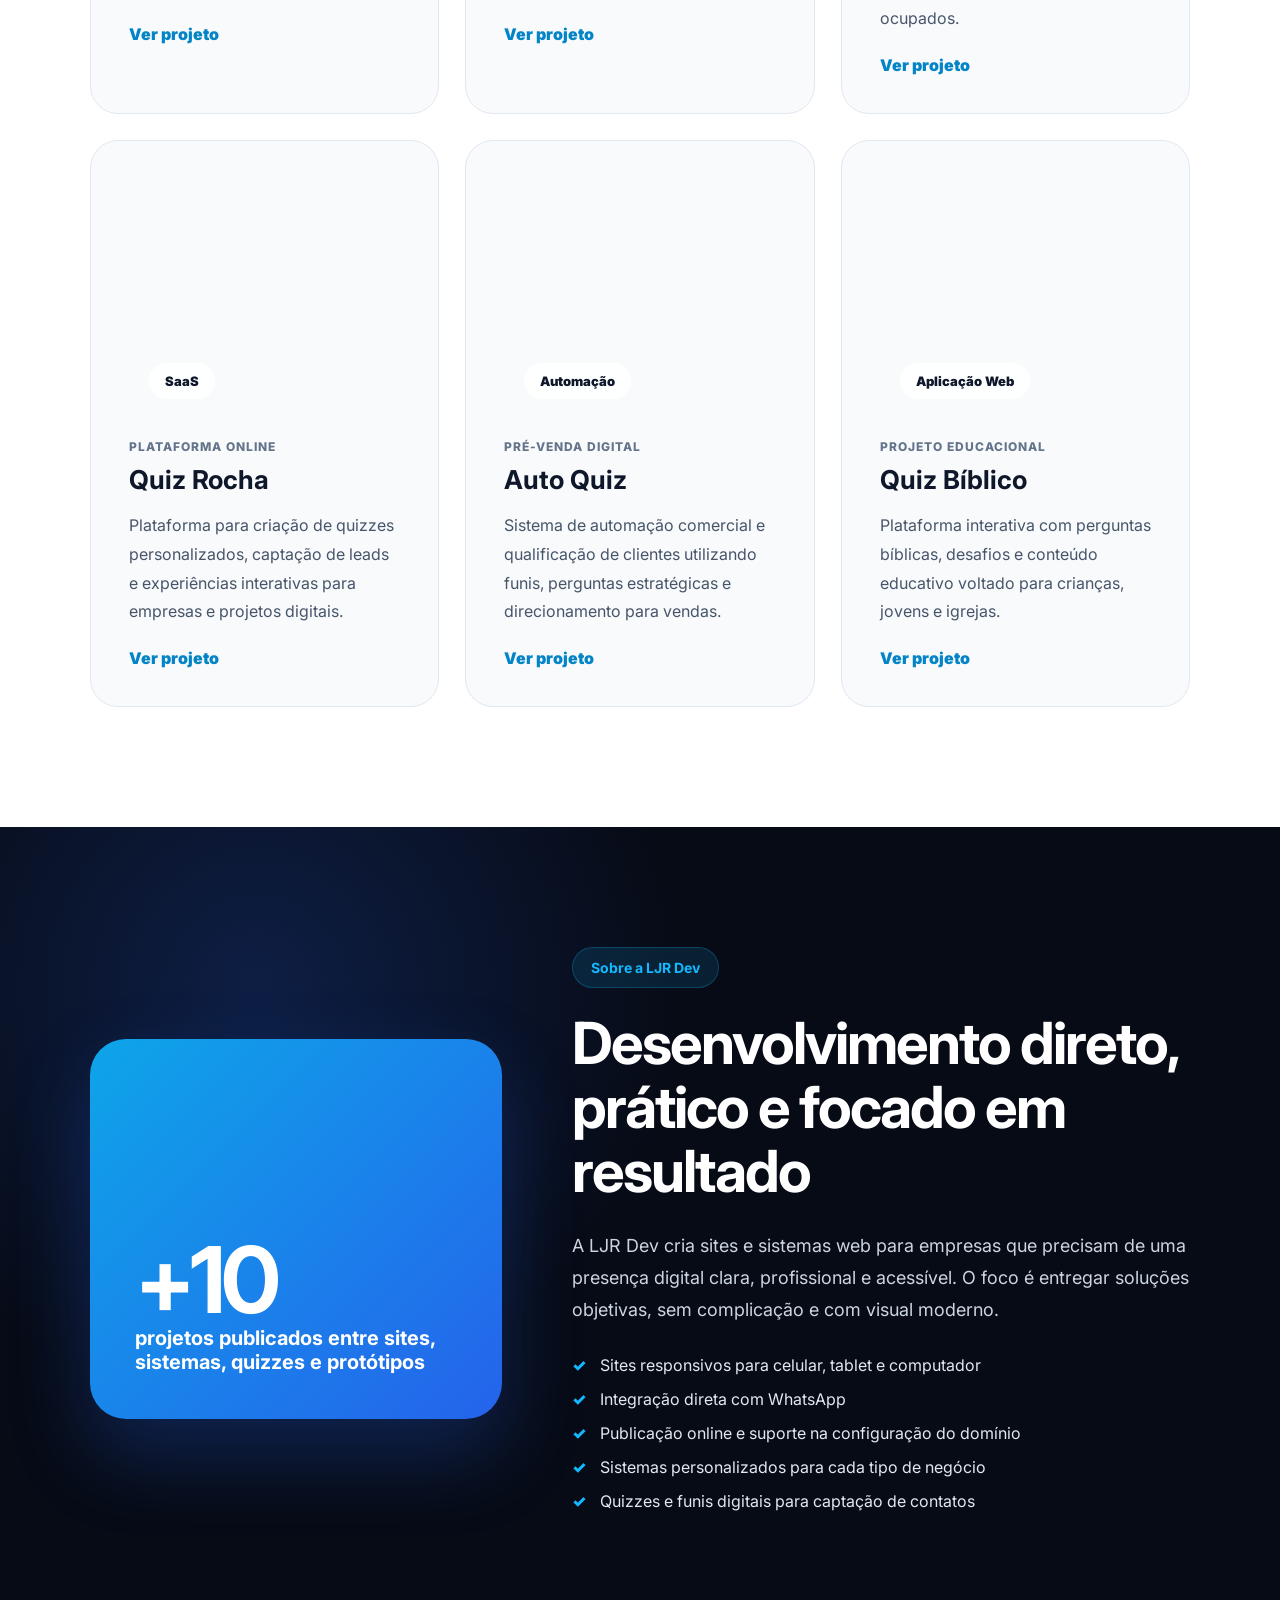
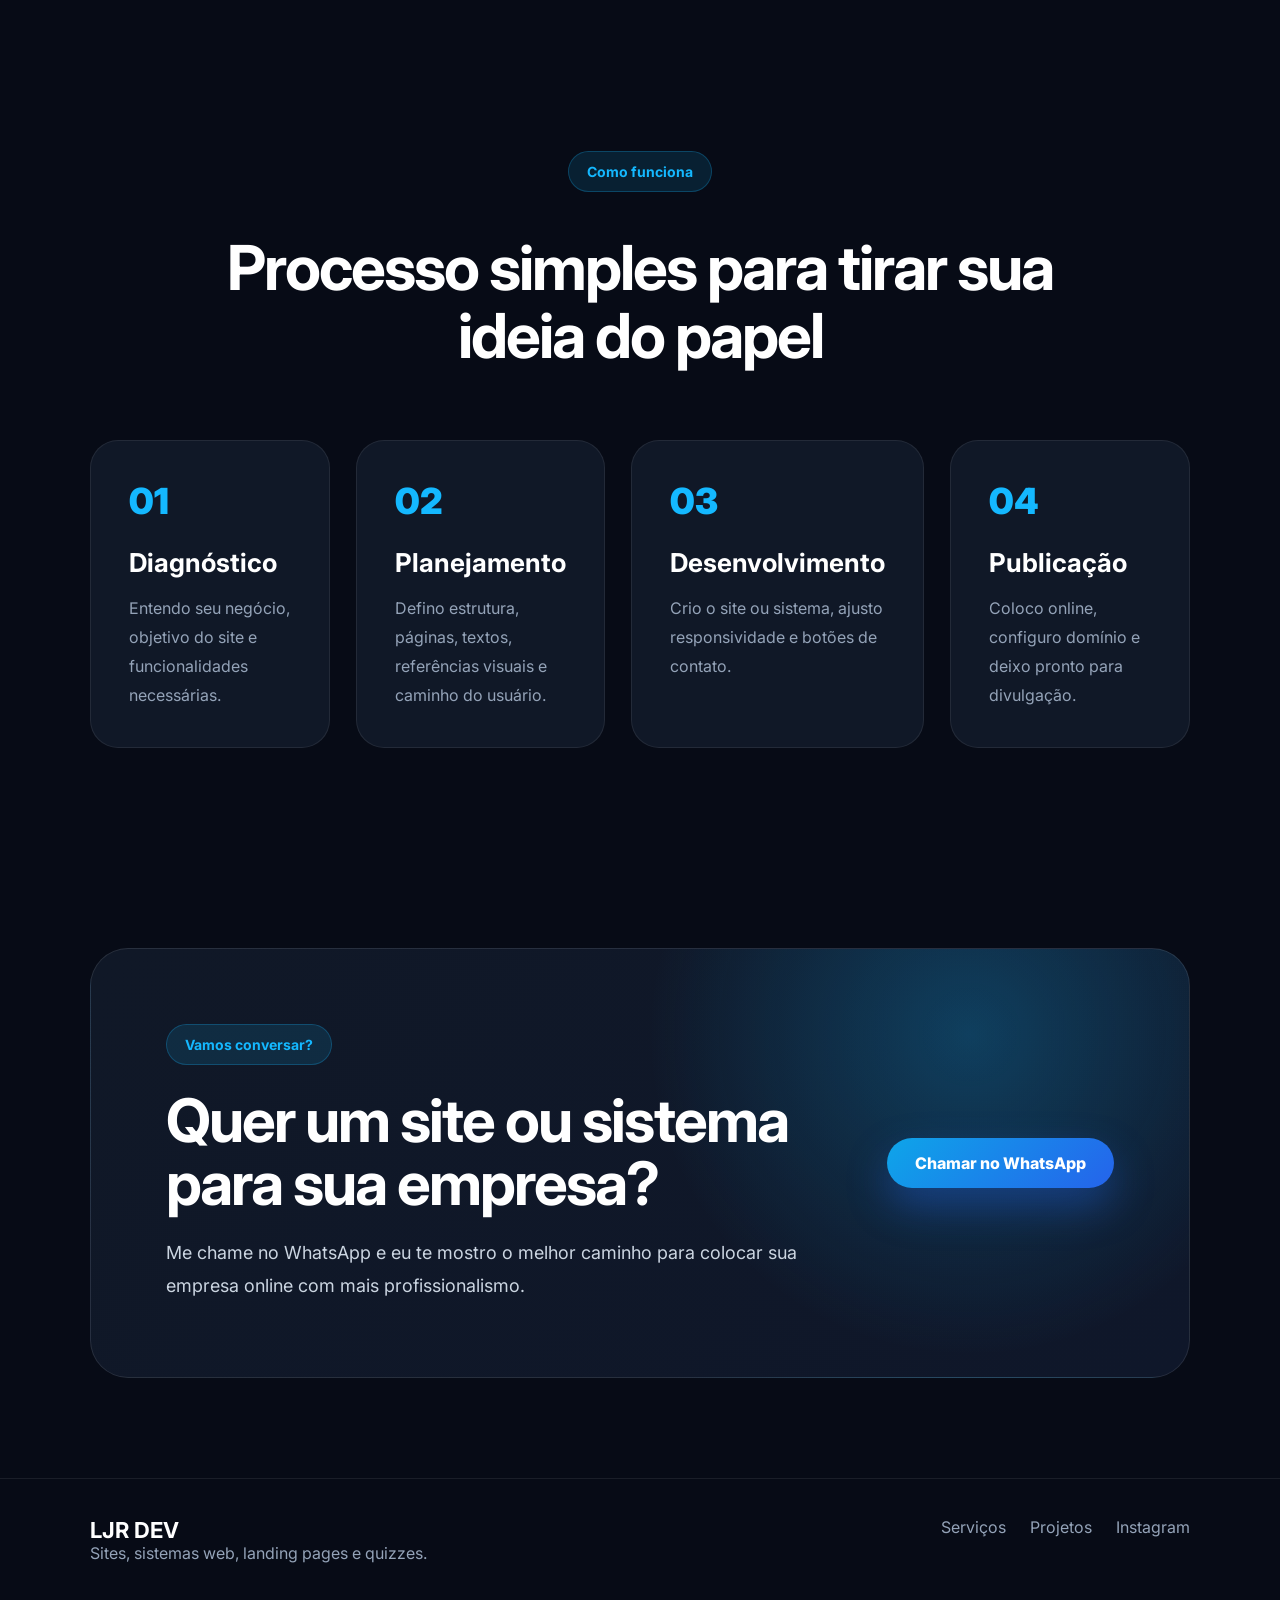
==== commit b3f371ca: "Update index.html" ====
--- a/index.html
+++ b/index.html
@@ -8,7 +8,7 @@
 
   <meta
     name="description"
-    content="Criação de sites profissionais, landing pages e sistemas web personalizados para empresas. Desenvolvimento focado em gerar contatos, credibilidade e vendas."
+    content="Criação de sites profissionais, landing pages, quizzes e sistemas web personalizados para empresas. Desenvolvimento focado em gerar contatos, credibilidade e vendas."
   />
 
   <meta name="author" content="LJR Dev" />
@@ -19,7 +19,7 @@
   <meta property="og:title" content="LJR Dev | Sites e Sistemas Web" />
   <meta
     property="og:description"
-    content="Sites profissionais, landing pages e sistemas personalizados para empresas."
+    content="Sites profissionais, landing pages, quizzes e sistemas personalizados para empresas."
   />
   <meta property="og:url" content="https://ljr.dev.br" />
 
@@ -55,8 +55,8 @@
 
         <p>
           Criação de páginas profissionais, sistemas de agendamento, delivery,
-          painéis administrativos e soluções digitais para empresas que querem
-          vender melhor e passar mais confiança.
+          painéis administrativos, quizzes e soluções digitais para empresas que
+          querem vender melhor e passar mais confiança.
         </p>
 
         <div class="hero-buttons">
@@ -80,6 +80,7 @@
         <span>Sistemas Web</span>
         <span>Agendamento</span>
         <span>Delivery</span>
+        <span>Quizzes</span>
       </div>
     </section>
 
@@ -116,6 +117,15 @@
             painéis administrativos e controle interno.
           </p>
         </article>
+
+        <article class="card service-card">
+          <div class="icon">?</div>
+          <h3>Quizzes e Pré-vendas</h3>
+          <p>
+            Experiências interativas para captar leads, qualificar clientes e
+            conduzir o visitante para uma conversa de venda.
+          </p>
+        </article>
       </div>
     </section>
 
@@ -176,13 +186,64 @@
             Ver projeto
           </a>
         </article>
+
+        <article class="case-card">
+          <div class="case-image case-quizrocha">
+            <span>SaaS</span>
+          </div>
+
+          <small>Plataforma online</small>
+          <h3>Quiz Rocha</h3>
+          <p>
+            Plataforma para criação de quizzes personalizados, captação de leads
+            e experiências interativas para empresas e projetos digitais.
+          </p>
+
+          <a href="https://www.quizrocha.com.br/" target="_blank">
+            Ver projeto
+          </a>
+        </article>
+
+        <article class="case-card">
+          <div class="case-image case-auto">
+            <span>Automação</span>
+          </div>
+
+          <small>Pré-venda digital</small>
+          <h3>Auto Quiz</h3>
+          <p>
+            Sistema de automação comercial e qualificação de clientes utilizando
+            funis, perguntas estratégicas e direcionamento para vendas.
+          </p>
+
+          <a href="https://auto.quizrocha.com.br/" target="_blank">
+            Ver projeto
+          </a>
+        </article>
+
+        <article class="case-card">
+          <div class="case-image case-biblico">
+            <span>Aplicação Web</span>
+          </div>
+
+          <small>Projeto educacional</small>
+          <h3>Quiz Bíblico</h3>
+          <p>
+            Plataforma interativa com perguntas bíblicas, desafios e conteúdo
+            educativo voltado para crianças, jovens e igrejas.
+          </p>
+
+          <a href="https://quiz.quizrocha.com.br/" target="_blank">
+            Ver projeto
+          </a>
+        </article>
       </div>
     </section>
 
     <section class="about" id="sobre">
       <div class="about-number">
         <strong>+10</strong>
-        <span>projetos publicados entre sites, sistemas e protótipos</span>
+        <span>projetos publicados entre sites, sistemas, quizzes e protótipos</span>
       </div>
 
       <div class="about-text">
@@ -201,6 +262,7 @@
           <li>Integração direta com WhatsApp</li>
           <li>Publicação online e suporte na configuração do domínio</li>
           <li>Sistemas personalizados para cada tipo de negócio</li>
+          <li>Quizzes e funis digitais para captação de contatos</li>
         </ul>
       </div>
     </section>
@@ -263,7 +325,7 @@
   <footer class="footer">
     <div>
       <strong>LJR DEV</strong>
-      <p>Sites, sistemas web e landing pages.</p>
+      <p>Sites, sistemas web, landing pages e quizzes.</p>
     </div>
 
     <div>
@@ -275,4 +337,4 @@
 
   <script src="script.js"></script>
 </body>
-</html>+</html>
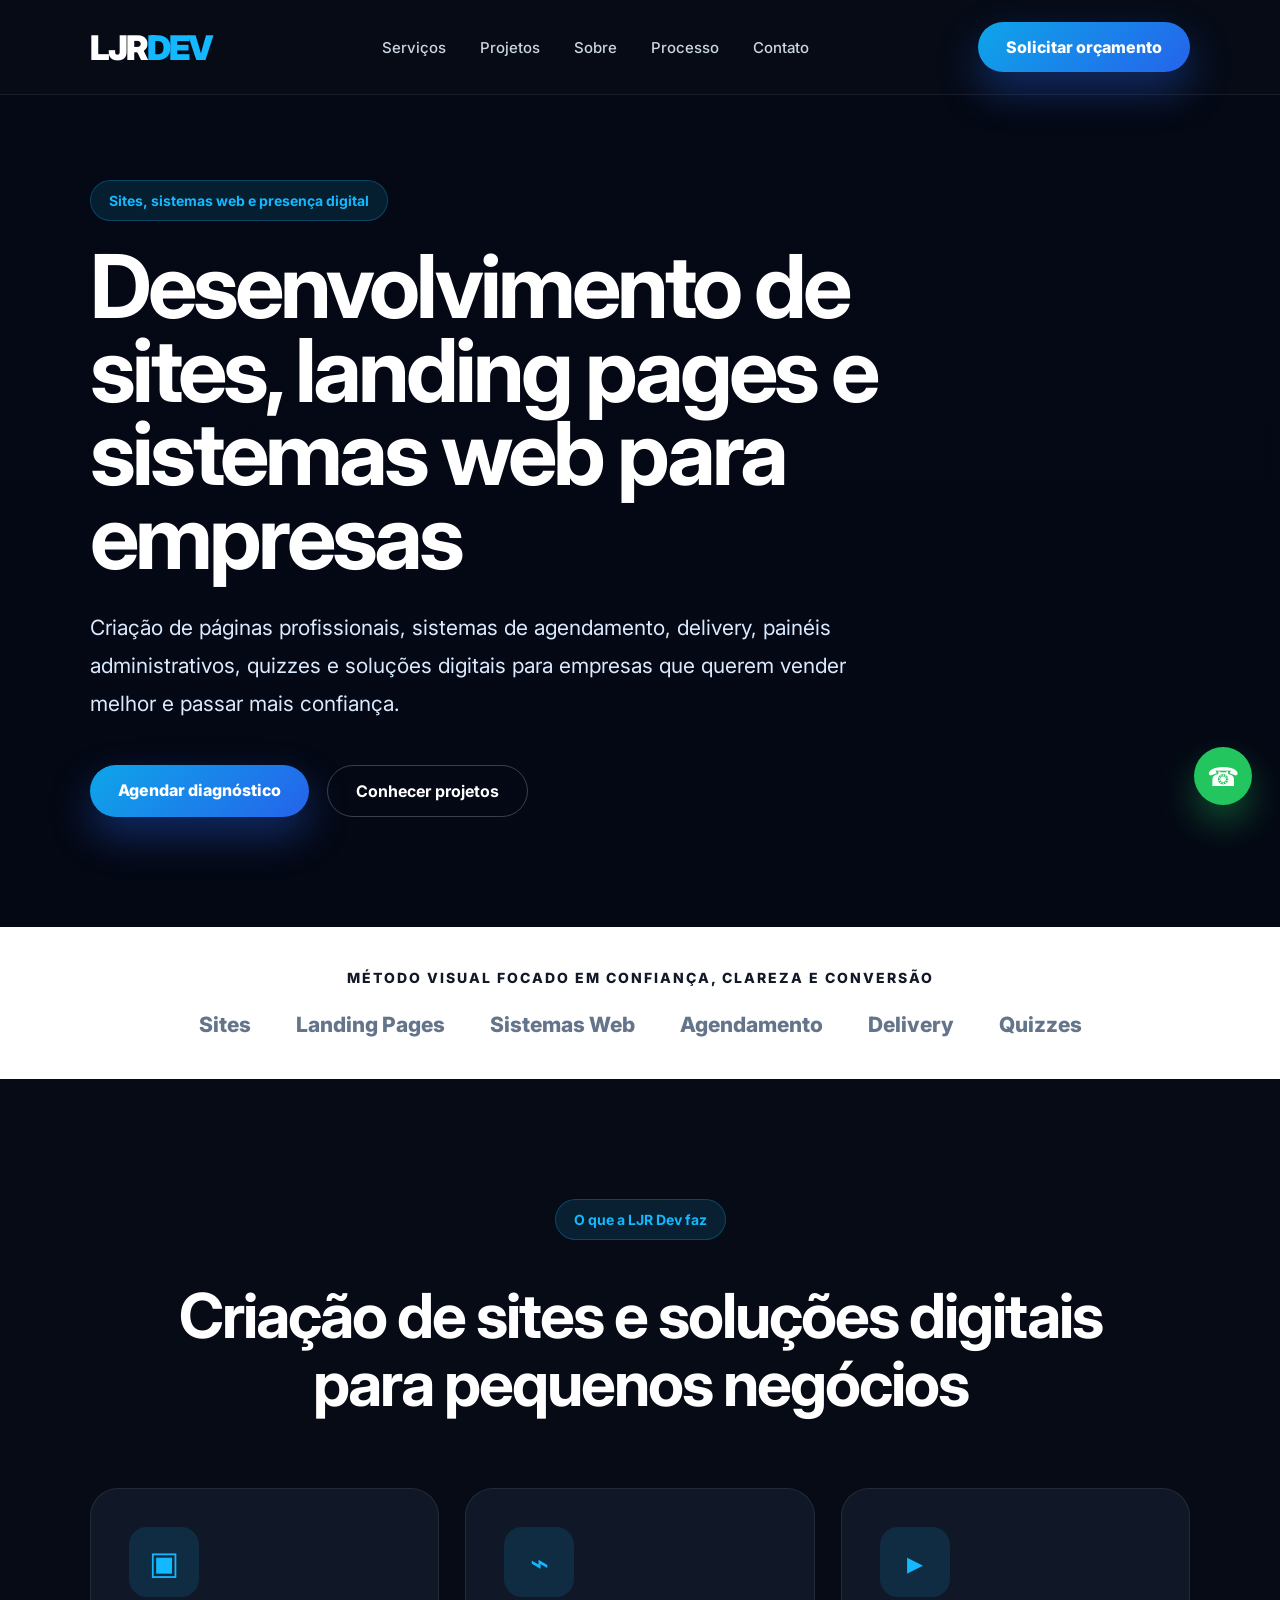
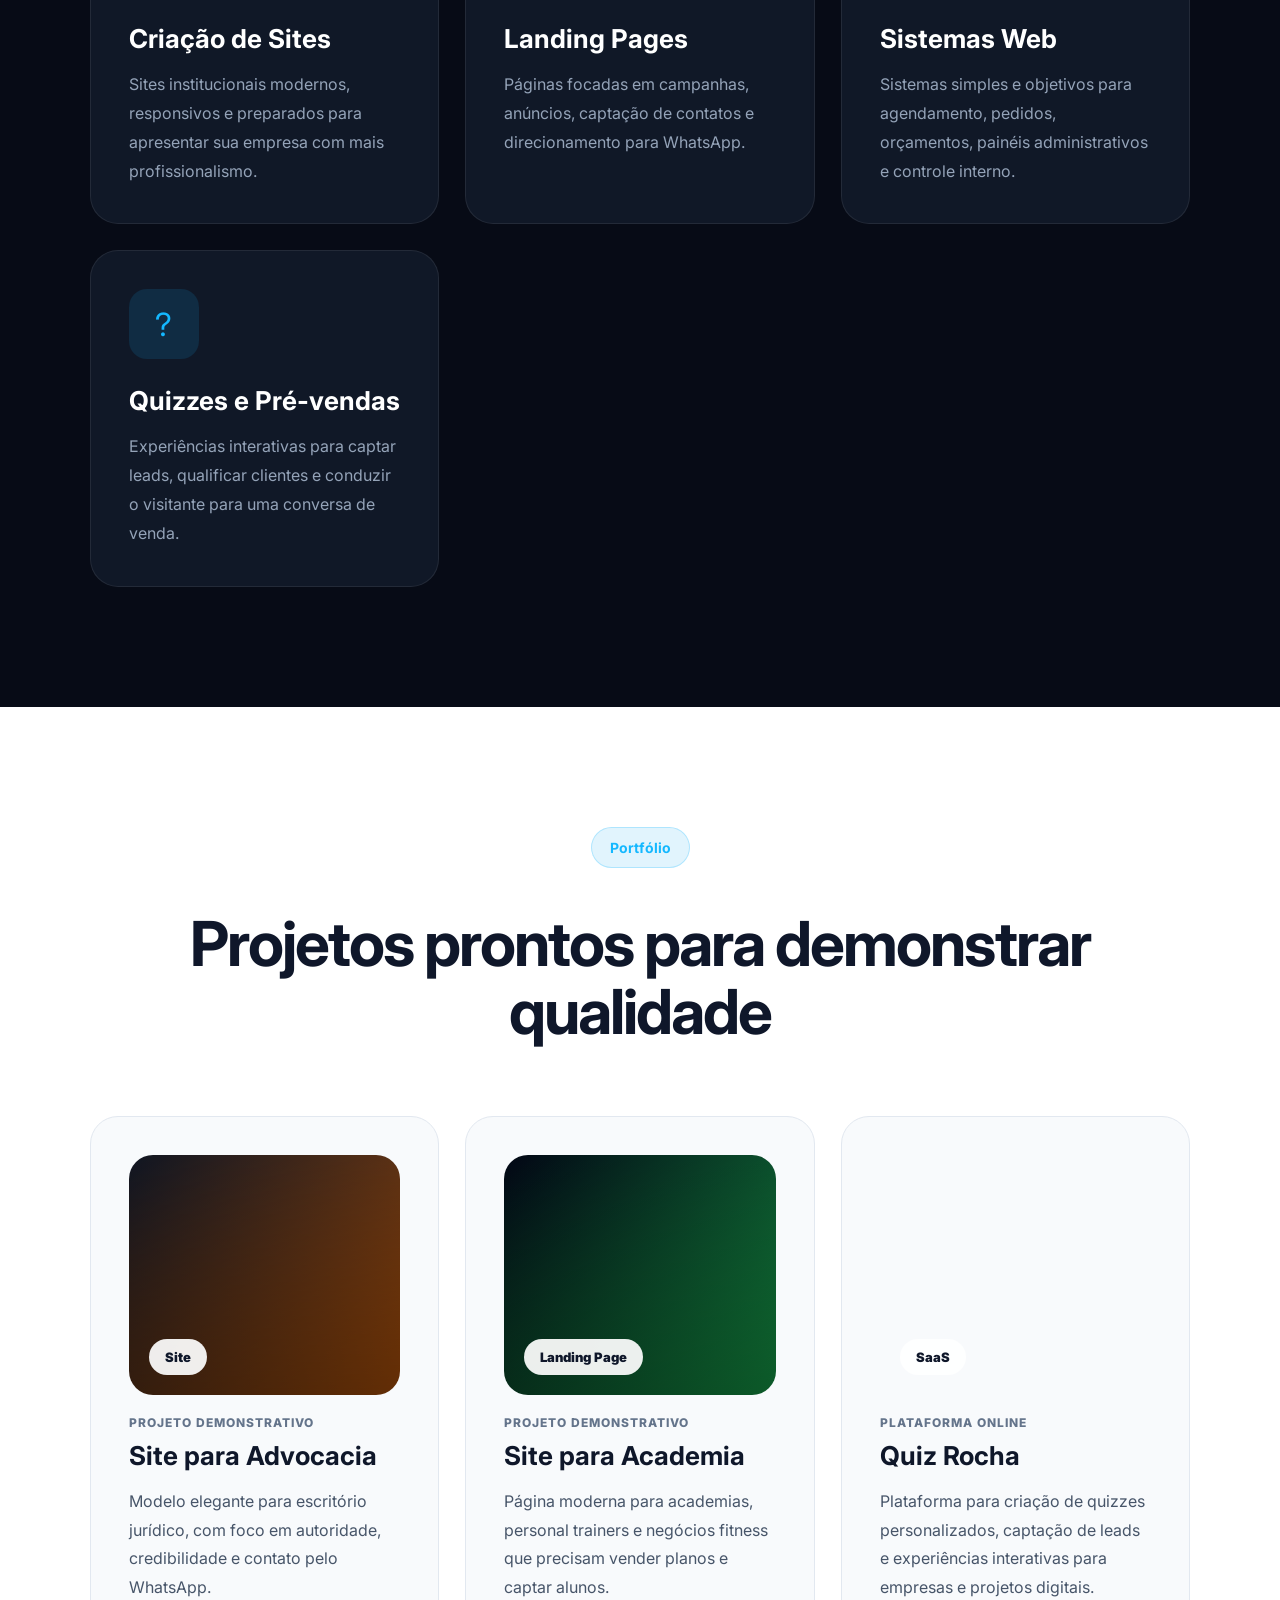
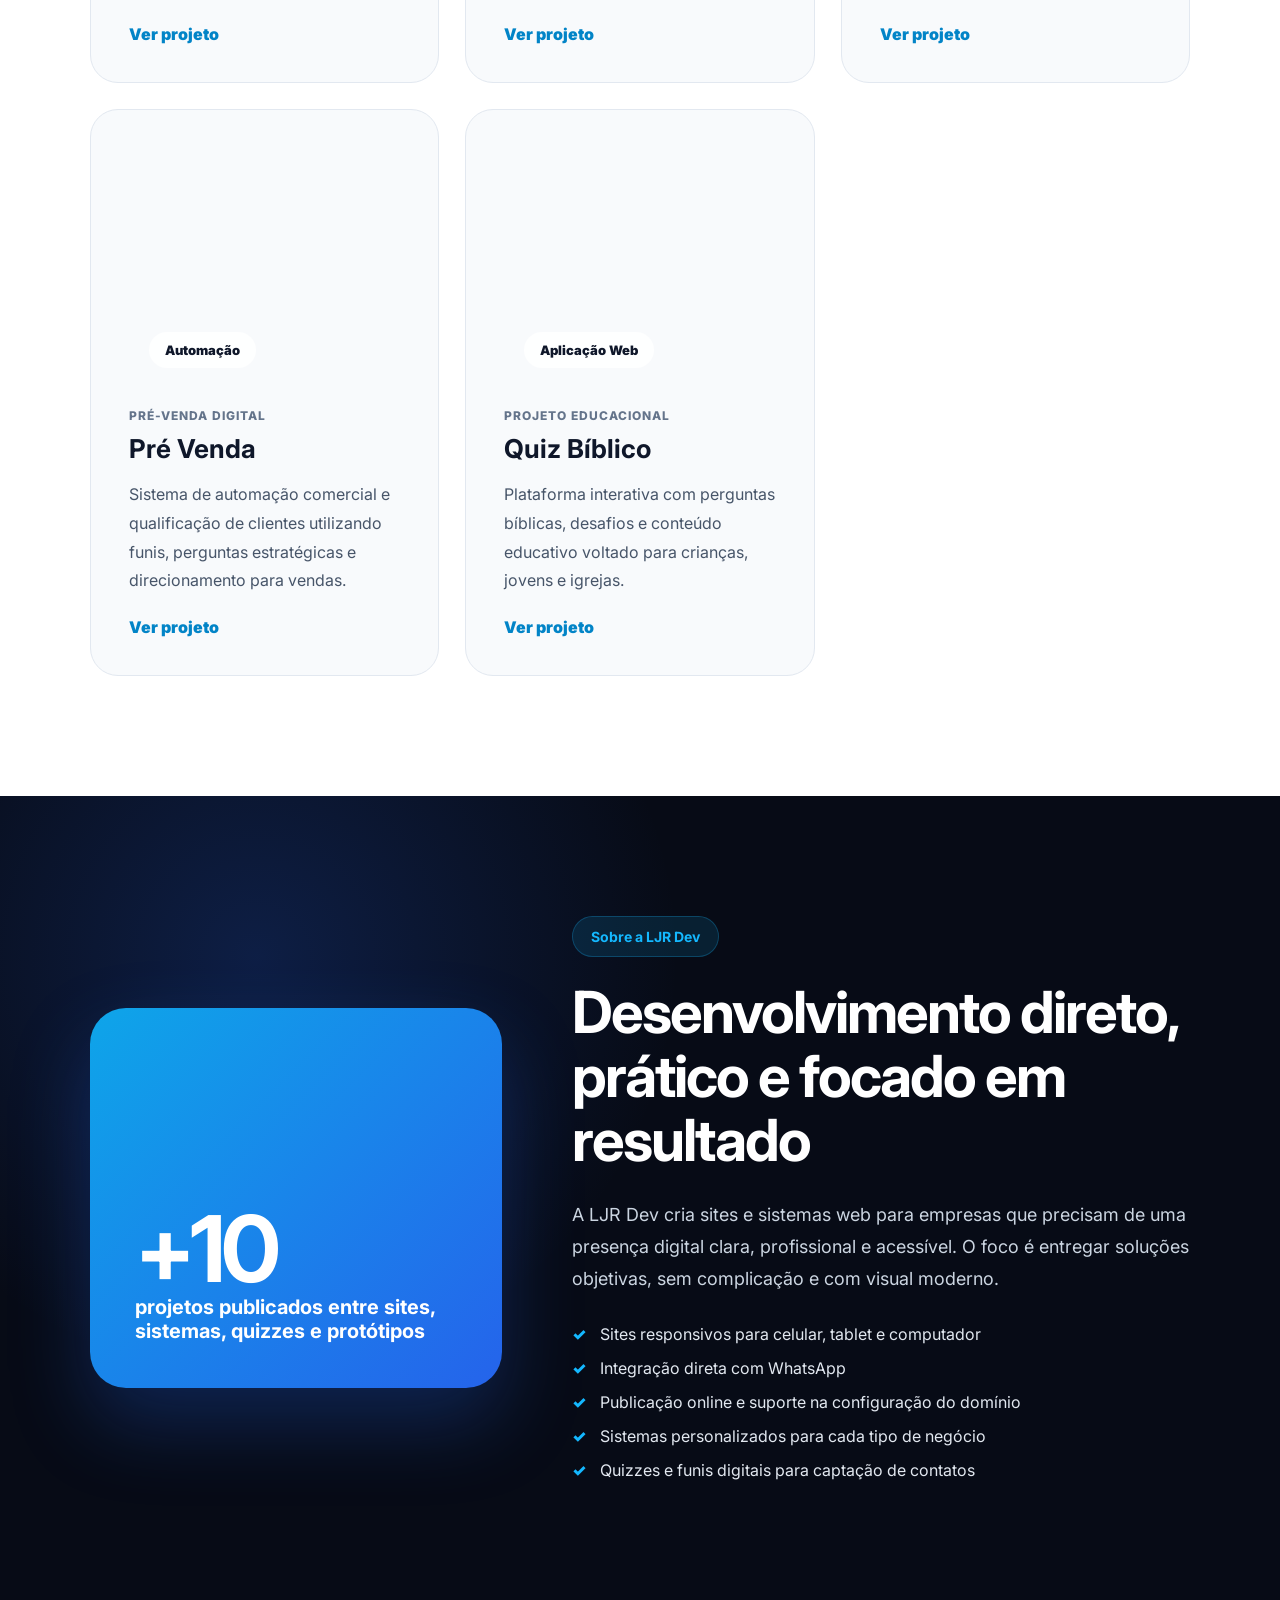
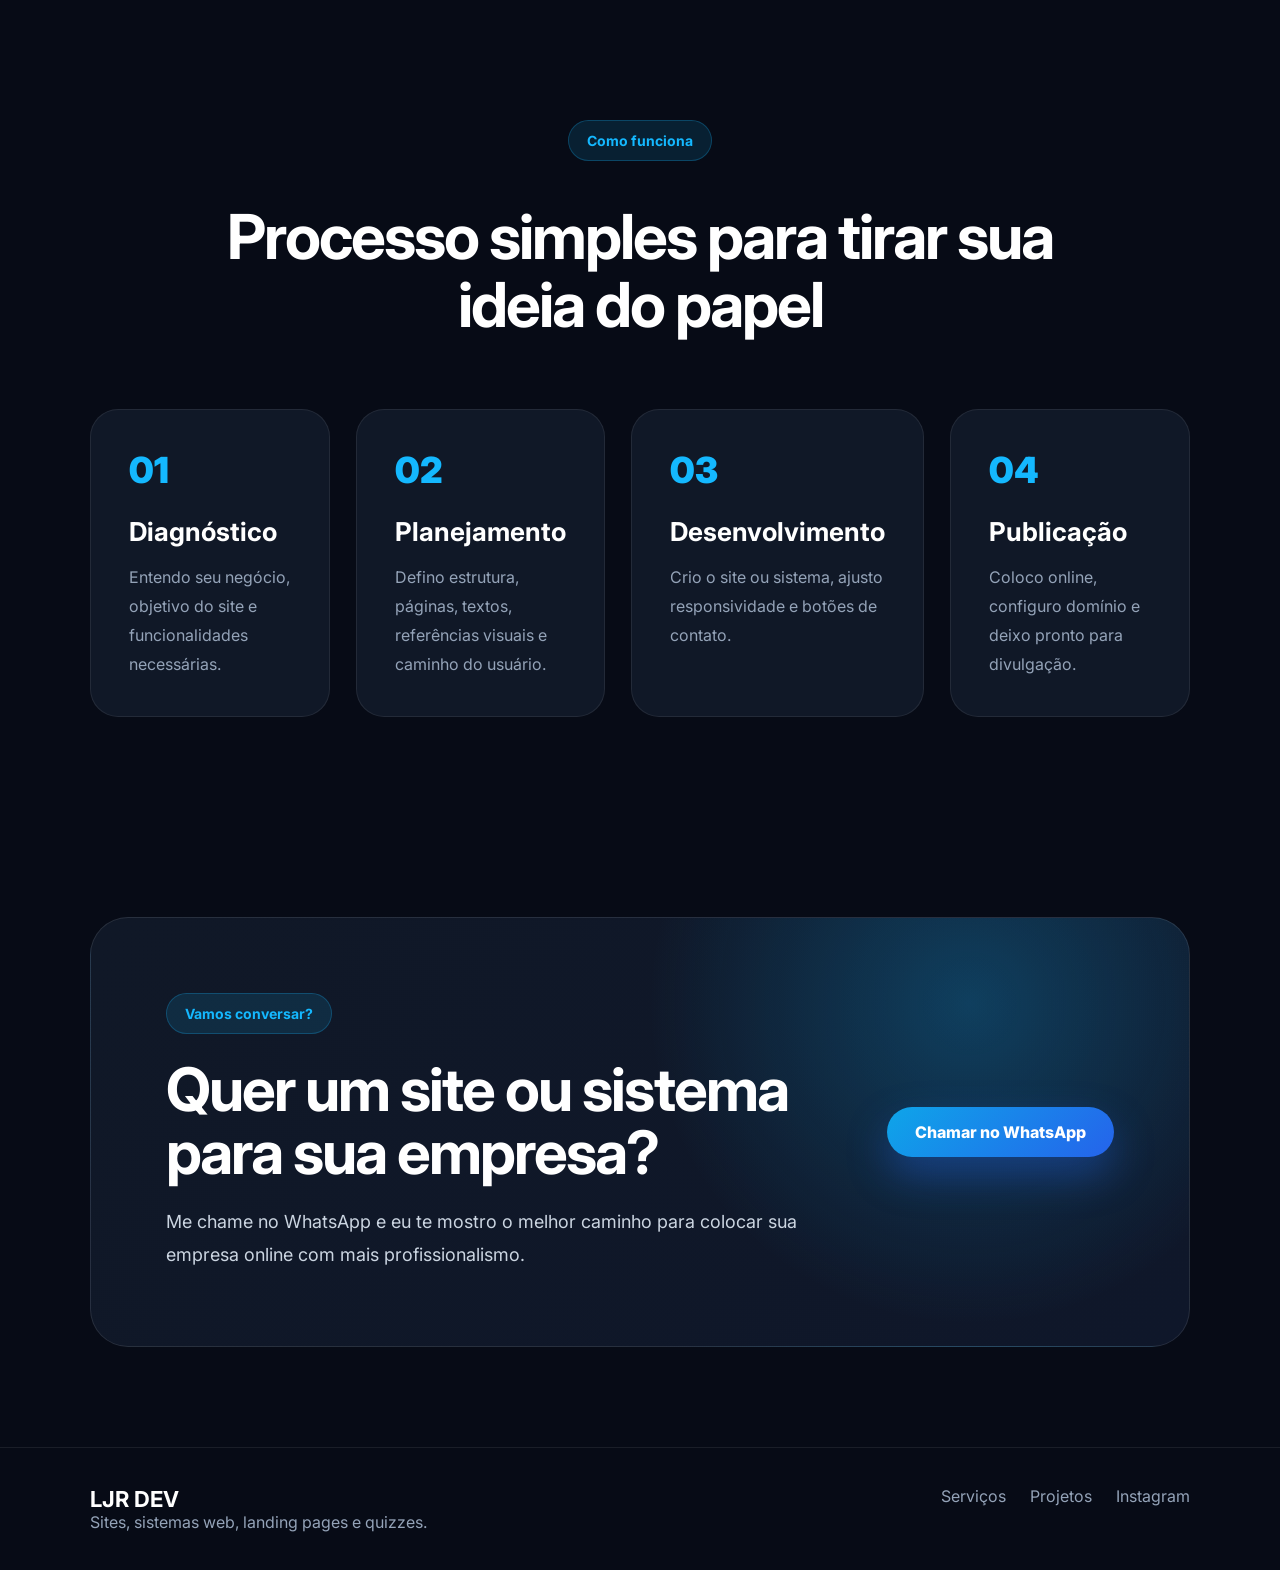
==== commit bf6c5682: "Remove barbershop project and update title Removed details about the barbershop scheduling system an" ====
--- a/index.html
+++ b/index.html
@@ -170,23 +170,7 @@
           </a>
         </article>
 
-        <article class="case-card">
-          <div class="case-image case-barbearia">
-            <span>Sistema</span>
-          </div>
-
-          <small>Sistema web</small>
-          <h3>Agendamento para Barbearia</h3>
-          <p>
-            Sistema com cadastro de profissionais, serviços, horários e
-            bloqueio automático de horários ocupados.
-          </p>
-
-          <a href="https://barbearia-agendamento-l8e4.onrender.com" target="_blank">
-            Ver projeto
-          </a>
-        </article>
-
+       
         <article class="case-card">
           <div class="case-image case-quizrocha">
             <span>SaaS</span>
@@ -210,7 +194,7 @@
           </div>
 
           <small>Pré-venda digital</small>
-          <h3>Auto Quiz</h3>
+          <h3>Pré Venda</h3>
           <p>
             Sistema de automação comercial e qualificação de clientes utilizando
             funis, perguntas estratégicas e direcionamento para vendas.
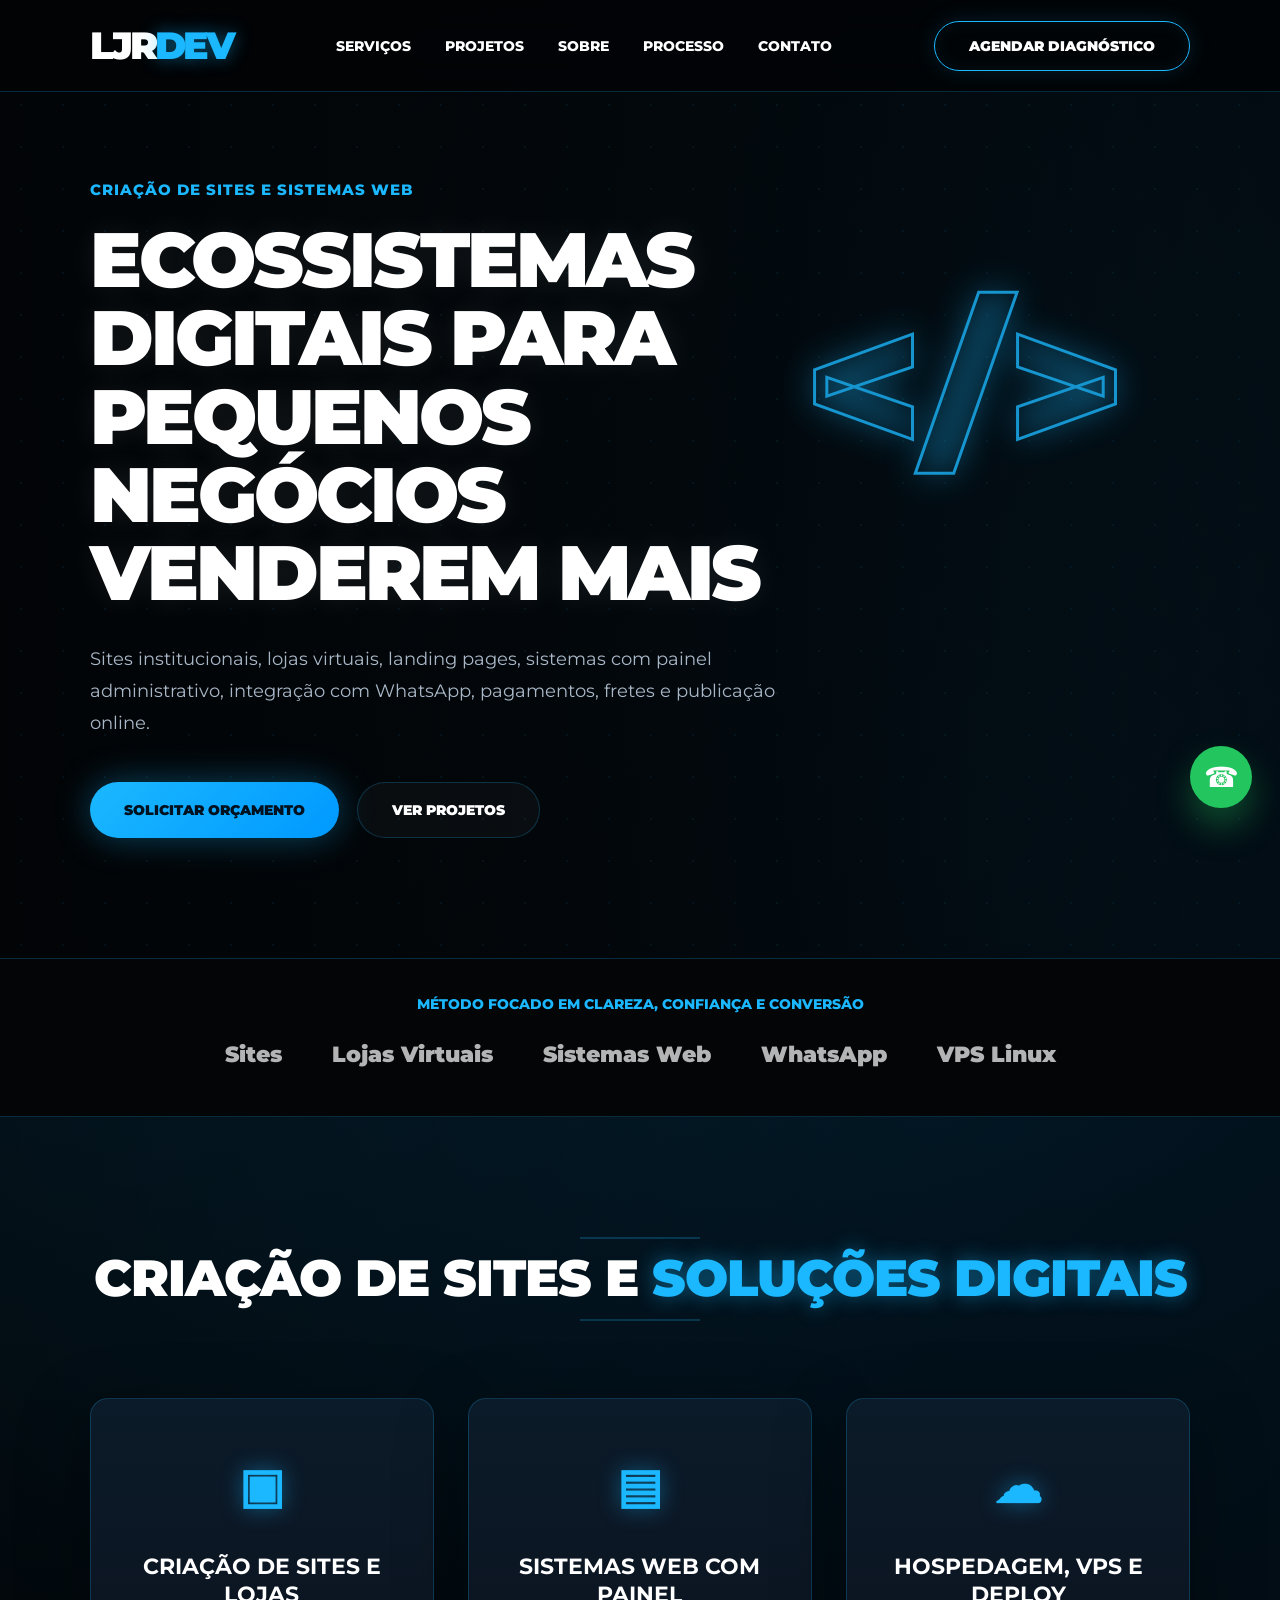
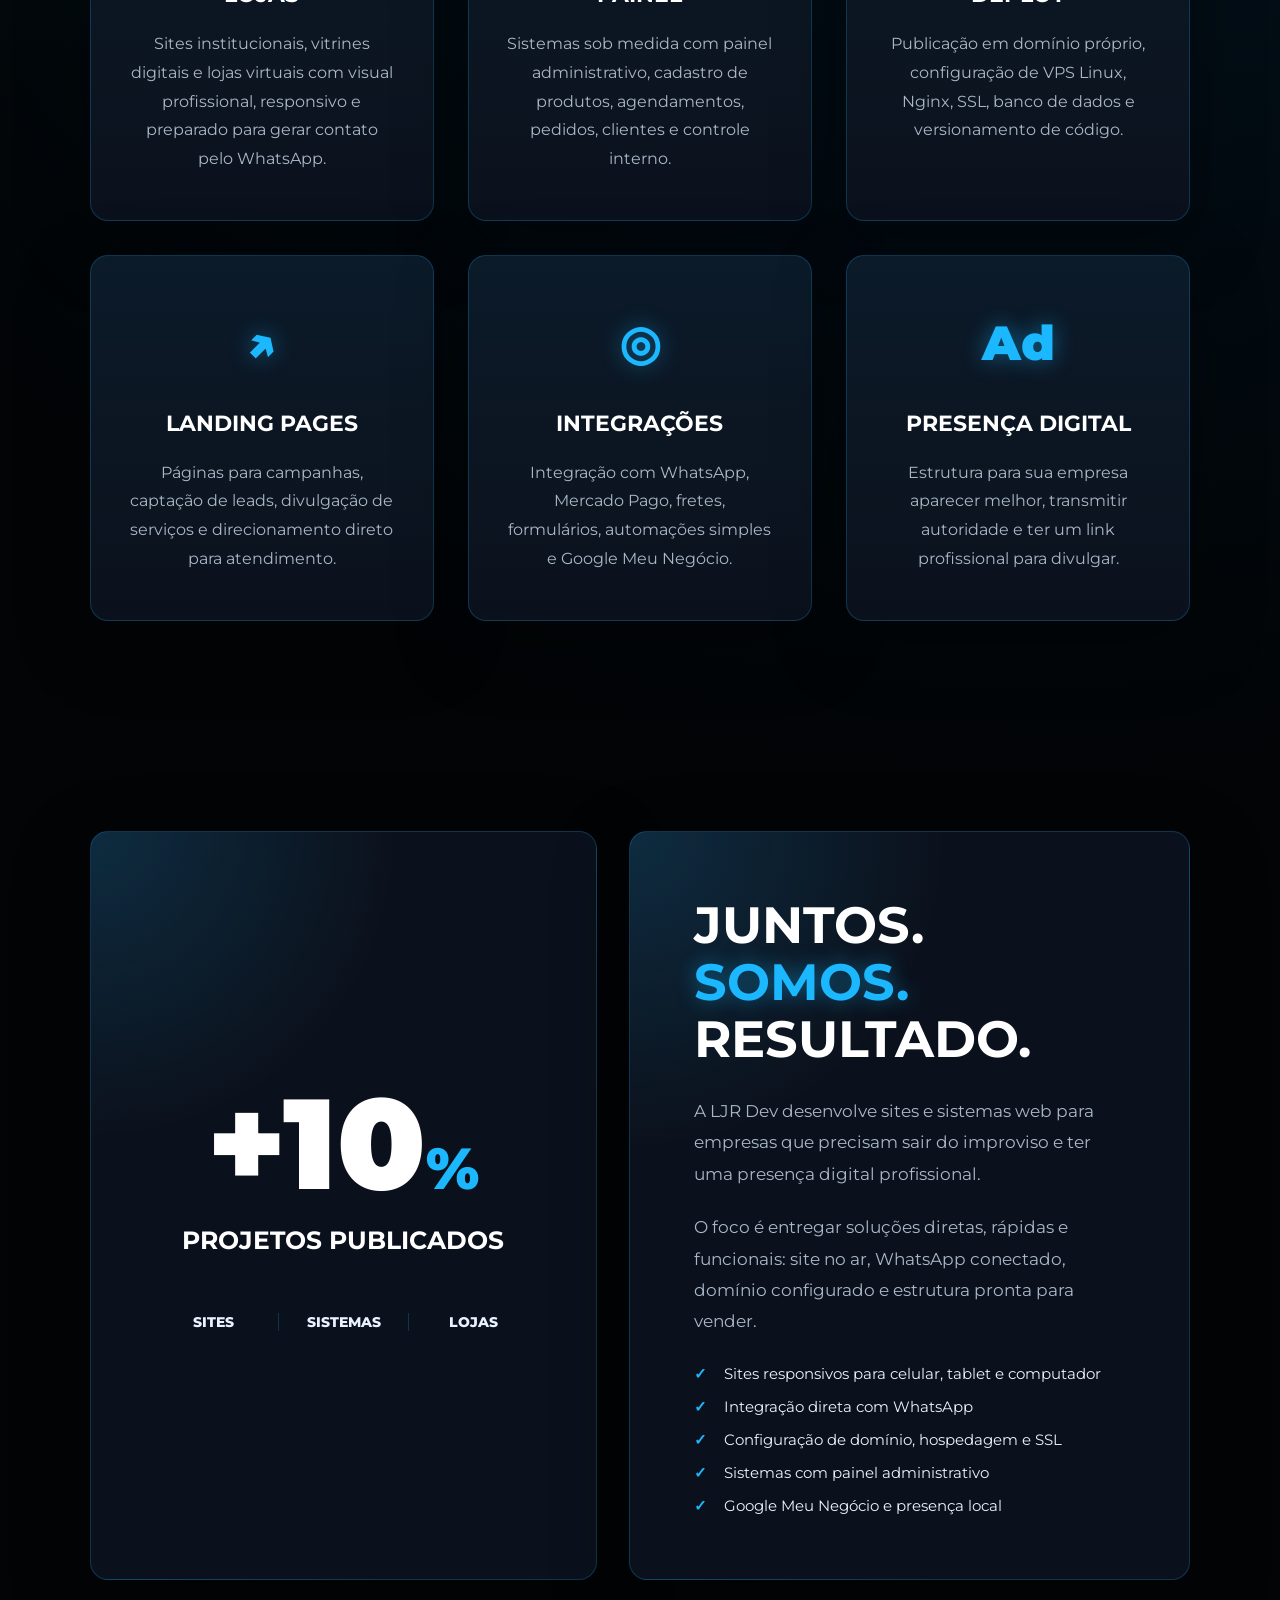
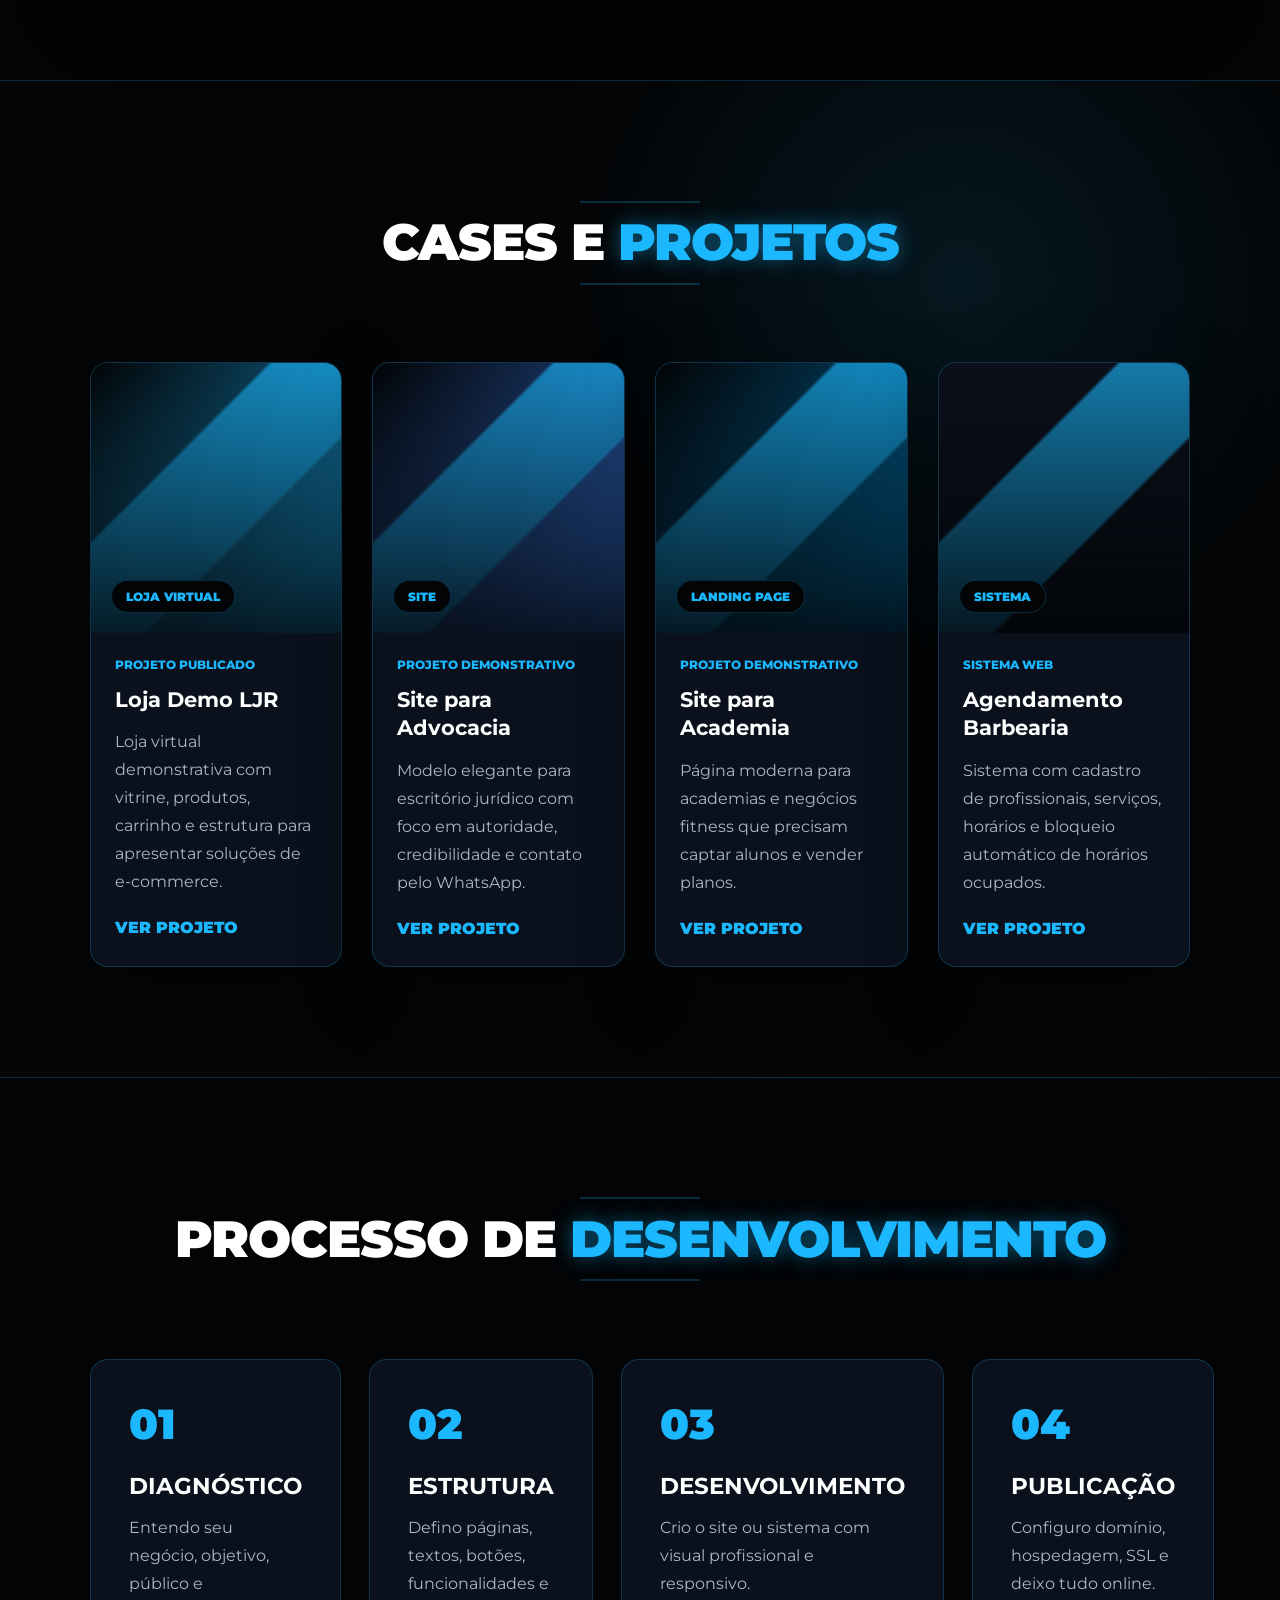
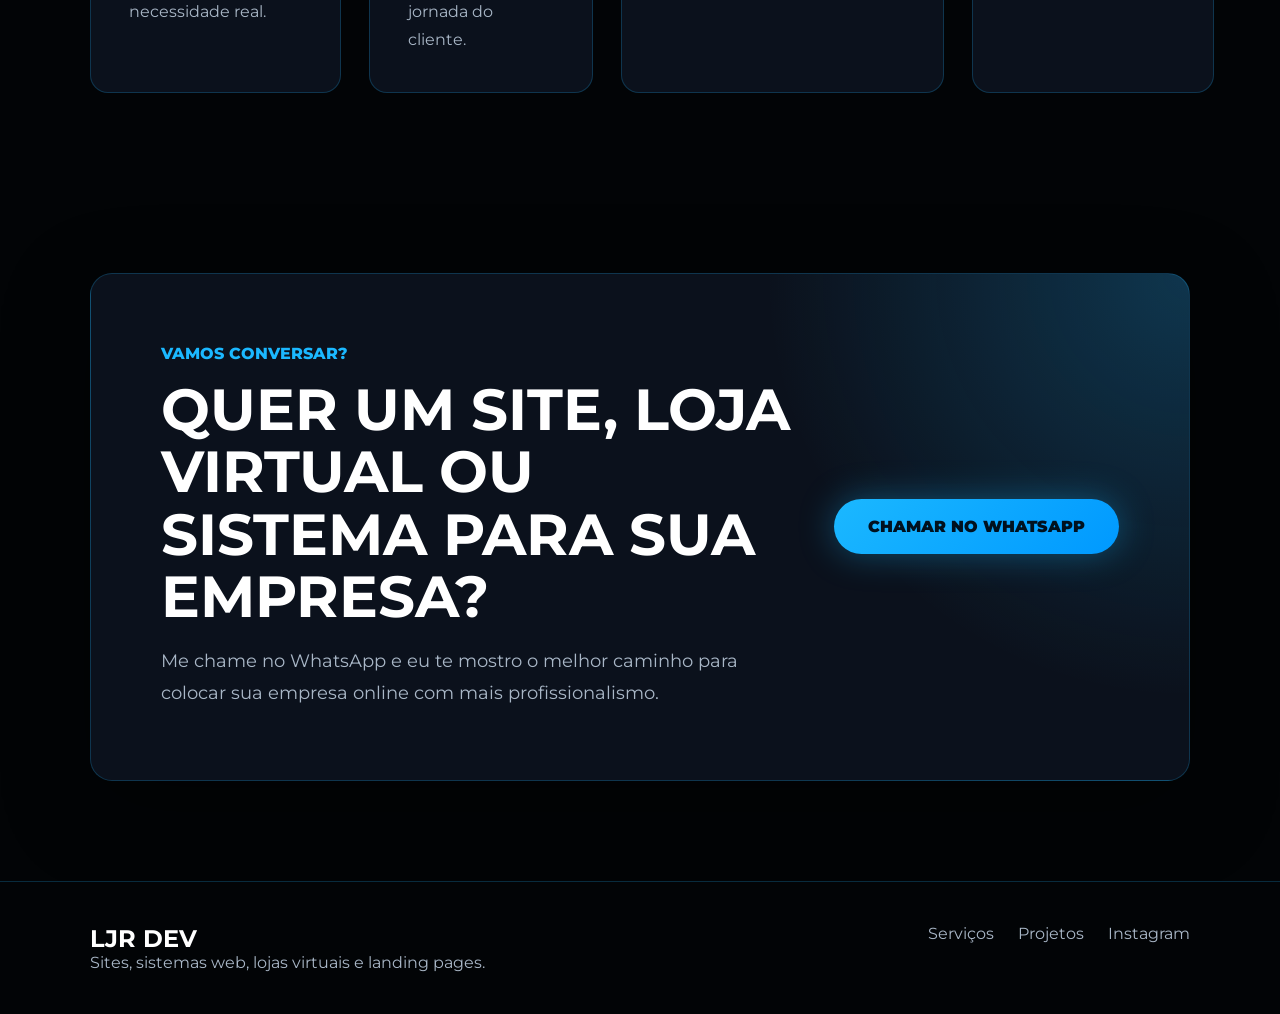
==== commit 0b71d468: "Atualiza layout e estilos do portfólio" ====
--- a/index.html
+++ b/index.html
@@ -4,23 +4,16 @@
   <meta charset="UTF-8" />
   <meta name="viewport" content="width=device-width, initial-scale=1.0" />
 
-  <title>LJR Dev | Sites, Sistemas e Landing Pages</title>
-
-  <meta
-    name="description"
-    content="Criação de sites profissionais, landing pages, quizzes e sistemas web personalizados para empresas. Desenvolvimento focado em gerar contatos, credibilidade e vendas."
-  />
-
+  <title>LJR Dev | Sites, Sistemas e Lojas Virtuais</title>
+
+  <meta name="description" content="Criação de sites profissionais, lojas virtuais, landing pages e sistemas web personalizados para empresas." />
   <meta name="author" content="LJR Dev" />
   <meta name="robots" content="index,follow" />
   <link rel="canonical" href="https://ljr.dev.br" />
 
   <meta property="og:type" content="website" />
   <meta property="og:title" content="LJR Dev | Sites e Sistemas Web" />
-  <meta
-    property="og:description"
-    content="Sites profissionais, landing pages, quizzes e sistemas personalizados para empresas."
-  />
+  <meta property="og:description" content="Sites profissionais, sistemas web, lojas virtuais e landing pages para empresas." />
   <meta property="og:url" content="https://ljr.dev.br" />
 
   <link rel="icon" type="image/png" href="favicon.png" />
@@ -40,263 +33,266 @@
     </nav>
 
     <a class="btn-header" href="https://wa.me/5519982144043" target="_blank">
-      Solicitar orçamento
+      Agendar diagnóstico
     </a>
   </header>
 
   <main>
     <section class="hero">
+      <div class="hero-overlay"></div>
+
       <div class="hero-content">
-        <span class="tag">Sites, sistemas web e presença digital</span>
+        <span class="pre-title">Criação de Sites e Sistemas Web</span>
 
         <h1>
-          Desenvolvimento de sites, landing pages e sistemas web para empresas
+          Ecossistemas digitais para pequenos negócios venderem mais
         </h1>
 
         <p>
-          Criação de páginas profissionais, sistemas de agendamento, delivery,
-          painéis administrativos, quizzes e soluções digitais para empresas que
-          querem vender melhor e passar mais confiança.
+          Sites institucionais, lojas virtuais, landing pages, sistemas com painel
+          administrativo, integração com WhatsApp, pagamentos, fretes e publicação online.
         </p>
 
         <div class="hero-buttons">
           <a class="btn-primary" href="https://wa.me/5519982144043" target="_blank">
-            Agendar diagnóstico
-          </a>
-
-          <a class="btn-secondary" href="#projetos">
-            Conhecer projetos
+            Solicitar orçamento
+          </a>
+
+          <a class="btn-light" href="#projetos">
+            Ver projetos
           </a>
         </div>
       </div>
     </section>
 
-    <section class="brands">
-      <p>Método visual focado em confiança, clareza e conversão</p>
-
-      <div class="brand-list">
+    <section class="logos-strip">
+      <p>Método focado em clareza, confiança e conversão</p>
+
+      <div>
         <span>Sites</span>
-        <span>Landing Pages</span>
+        <span>Lojas Virtuais</span>
         <span>Sistemas Web</span>
-        <span>Agendamento</span>
-        <span>Delivery</span>
-        <span>Quizzes</span>
+        <span>WhatsApp</span>
+        <span>VPS Linux</span>
       </div>
     </section>
 
     <section class="section" id="servicos">
       <div class="section-title">
-        <span class="tag">O que a LJR Dev faz</span>
-        <h2>Criação de sites e soluções digitais para pequenos negócios</h2>
+        <h2>Criação de Sites e <span>Soluções Digitais</span></h2>
       </div>
 
       <div class="services-grid">
-        <article class="card service-card">
+        <article class="service-card">
           <div class="icon">▣</div>
-          <h3>Criação de Sites</h3>
-          <p>
-            Sites institucionais modernos, responsivos e preparados para
-            apresentar sua empresa com mais profissionalismo.
-          </p>
-        </article>
-
-        <article class="card service-card">
-          <div class="icon">⌁</div>
+          <h3>Criação de Sites e Lojas</h3>
+          <p>
+            Sites institucionais, vitrines digitais e lojas virtuais com visual profissional,
+            responsivo e preparado para gerar contato pelo WhatsApp.
+          </p>
+        </article>
+
+        <article class="service-card">
+          <div class="icon">▤</div>
+          <h3>Sistemas Web com Painel</h3>
+          <p>
+            Sistemas sob medida com painel administrativo, cadastro de produtos,
+            agendamentos, pedidos, clientes e controle interno.
+          </p>
+        </article>
+
+        <article class="service-card">
+          <div class="icon">☁</div>
+          <h3>Hospedagem, VPS e Deploy</h3>
+          <p>
+            Publicação em domínio próprio, configuração de VPS Linux, Nginx,
+            SSL, banco de dados e versionamento de código.
+          </p>
+        </article>
+
+        <article class="service-card">
+          <div class="icon">↗</div>
           <h3>Landing Pages</h3>
           <p>
-            Páginas focadas em campanhas, anúncios, captação de contatos e
-            direcionamento para WhatsApp.
-          </p>
-        </article>
-
-        <article class="card service-card">
-          <div class="icon">▸</div>
-          <h3>Sistemas Web</h3>
-          <p>
-            Sistemas simples e objetivos para agendamento, pedidos, orçamentos,
-            painéis administrativos e controle interno.
-          </p>
-        </article>
-
-        <article class="card service-card">
-          <div class="icon">?</div>
-          <h3>Quizzes e Pré-vendas</h3>
-          <p>
-            Experiências interativas para captar leads, qualificar clientes e
-            conduzir o visitante para uma conversa de venda.
-          </p>
-        </article>
-      </div>
-    </section>
-
-    <section class="cases" id="projetos">
-      <div class="section-title">
-        <span class="tag">Portfólio</span>
-        <h2>Projetos prontos para demonstrar qualidade</h2>
-      </div>
-
-      <div class="case-grid">
-        <article class="case-card">
-          <div class="case-image case-advocacia">
-            <span>Site</span>
-          </div>
-
-          <small>Projeto demonstrativo</small>
-          <h3>Site para Advocacia</h3>
-          <p>
-            Modelo elegante para escritório jurídico, com foco em autoridade,
-            credibilidade e contato pelo WhatsApp.
-          </p>
-
-          <a href="https://advocacia-projeto-eta.vercel.app/" target="_blank">
-            Ver projeto
-          </a>
-        </article>
-
-        <article class="case-card">
-          <div class="case-image case-academia">
-            <span>Landing Page</span>
-          </div>
-
-          <small>Projeto demonstrativo</small>
-          <h3>Site para Academia</h3>
-          <p>
-            Página moderna para academias, personal trainers e negócios fitness
-            que precisam vender planos e captar alunos.
-          </p>
-
-          <a href="https://academia-projeto.vercel.app/" target="_blank">
-            Ver projeto
-          </a>
-        </article>
-
-       
-        <article class="case-card">
-          <div class="case-image case-quizrocha">
-            <span>SaaS</span>
-          </div>
-
-          <small>Plataforma online</small>
-          <h3>Quiz Rocha</h3>
-          <p>
-            Plataforma para criação de quizzes personalizados, captação de leads
-            e experiências interativas para empresas e projetos digitais.
-          </p>
-
-          <a href="https://www.quizrocha.com.br/" target="_blank">
-            Ver projeto
-          </a>
-        </article>
-
-        <article class="case-card">
-          <div class="case-image case-auto">
-            <span>Automação</span>
-          </div>
-
-          <small>Pré-venda digital</small>
-          <h3>Pré Venda</h3>
-          <p>
-            Sistema de automação comercial e qualificação de clientes utilizando
-            funis, perguntas estratégicas e direcionamento para vendas.
-          </p>
-
-          <a href="https://auto.quizrocha.com.br/" target="_blank">
-            Ver projeto
-          </a>
-        </article>
-
-        <article class="case-card">
-          <div class="case-image case-biblico">
-            <span>Aplicação Web</span>
-          </div>
-
-          <small>Projeto educacional</small>
-          <h3>Quiz Bíblico</h3>
-          <p>
-            Plataforma interativa com perguntas bíblicas, desafios e conteúdo
-            educativo voltado para crianças, jovens e igrejas.
-          </p>
-
-          <a href="https://quiz.quizrocha.com.br/" target="_blank">
-            Ver projeto
-          </a>
-        </article>
-      </div>
-    </section>
-
-    <section class="about" id="sobre">
-      <div class="about-number">
+            Páginas para campanhas, captação de leads, divulgação de serviços
+            e direcionamento direto para atendimento.
+          </p>
+        </article>
+
+        <article class="service-card">
+          <div class="icon">◎</div>
+          <h3>Integrações</h3>
+          <p>
+            Integração com WhatsApp, Mercado Pago, fretes, formulários,
+            automações simples e Google Meu Negócio.
+          </p>
+        </article>
+
+        <article class="service-card">
+          <div class="icon">Ad</div>
+          <h3>Presença Digital</h3>
+          <p>
+            Estrutura para sua empresa aparecer melhor, transmitir autoridade
+            e ter um link profissional para divulgar.
+          </p>
+        </article>
+      </div>
+    </section>
+
+    <section class="diferenciais" id="sobre">
+      <div class="stats-box">
         <strong>+10</strong>
-        <span>projetos publicados entre sites, sistemas, quizzes e protótipos</span>
-      </div>
-
-      <div class="about-text">
-        <span class="tag">Sobre a LJR Dev</span>
-
-        <h2>Desenvolvimento direto, prático e focado em resultado</h2>
+        <h3>Projetos publicados</h3>
+
+        <div class="stats-row">
+          <span>Sites</span>
+          <span>Sistemas</span>
+          <span>Lojas</span>
+        </div>
+      </div>
+
+      <div class="about-box">
+        <h2>Juntos. <span>Somos.</span> Resultado.</h2>
 
         <p>
-          A LJR Dev cria sites e sistemas web para empresas que precisam de uma
-          presença digital clara, profissional e acessível. O foco é entregar
-          soluções objetivas, sem complicação e com visual moderno.
+          A LJR Dev desenvolve sites e sistemas web para empresas que precisam
+          sair do improviso e ter uma presença digital profissional.
+        </p>
+
+        <p>
+          O foco é entregar soluções diretas, rápidas e funcionais: site no ar,
+          WhatsApp conectado, domínio configurado e estrutura pronta para vender.
         </p>
 
         <ul>
           <li>Sites responsivos para celular, tablet e computador</li>
           <li>Integração direta com WhatsApp</li>
-          <li>Publicação online e suporte na configuração do domínio</li>
-          <li>Sistemas personalizados para cada tipo de negócio</li>
-          <li>Quizzes e funis digitais para captação de contatos</li>
+          <li>Configuração de domínio, hospedagem e SSL</li>
+          <li>Sistemas com painel administrativo</li>
+          <li>Google Meu Negócio e presença local</li>
         </ul>
+      </div>
+    </section>
+
+    <section class="cases" id="projetos">
+      <div class="section-title">
+        <h2>Cases e <span>Projetos</span></h2>
+      </div>
+
+      <div class="case-grid">
+        <article class="case-card">
+          <div class="case-img loja">
+            <span>Loja Virtual</span>
+          </div>
+
+          <small>Projeto publicado</small>
+          <h3>Loja Demo LJR</h3>
+          <p>
+            Loja virtual demonstrativa com vitrine, produtos, carrinho e estrutura
+            para apresentar soluções de e-commerce.
+          </p>
+
+          <a href="https://loja-demo.ljr.dev.br/" target="_blank">
+            Ver projeto
+          </a>
+        </article>
+
+        <article class="case-card">
+          <div class="case-img advocacia">
+            <span>Site</span>
+          </div>
+
+          <small>Projeto demonstrativo</small>
+          <h3>Site para Advocacia</h3>
+          <p>
+            Modelo elegante para escritório jurídico com foco em autoridade,
+            credibilidade e contato pelo WhatsApp.
+          </p>
+
+          <a href="https://advocacia-projeto-eta.vercel.app/" target="_blank">
+            Ver projeto
+          </a>
+        </article>
+
+        <article class="case-card">
+          <div class="case-img academia">
+            <span>Landing Page</span>
+          </div>
+
+          <small>Projeto demonstrativo</small>
+          <h3>Site para Academia</h3>
+          <p>
+            Página moderna para academias e negócios fitness que precisam captar
+            alunos e vender planos.
+          </p>
+
+          <a href="https://academia-projeto.vercel.app/" target="_blank">
+            Ver projeto
+          </a>
+        </article>
+
+        <article class="case-card">
+          <div class="case-img barbearia">
+            <span>Sistema</span>
+          </div>
+
+          <small>Sistema web</small>
+          <h3>Agendamento Barbearia</h3>
+          <p>
+            Sistema com cadastro de profissionais, serviços, horários e bloqueio
+            automático de horários ocupados.
+          </p>
+
+          <a href="https://barbearia-agendamento-l8e4.onrender.com" target="_blank">
+            Ver projeto
+          </a>
+        </article>
       </div>
     </section>
 
     <section class="section" id="processo">
       <div class="section-title">
-        <span class="tag">Como funciona</span>
-        <h2>Processo simples para tirar sua ideia do papel</h2>
+        <h2>Processo de <span>Desenvolvimento</span></h2>
       </div>
 
       <div class="steps">
         <article class="step">
           <span>01</span>
           <h3>Diagnóstico</h3>
-          <p>Entendo seu negócio, objetivo do site e funcionalidades necessárias.</p>
+          <p>Entendo seu negócio, objetivo, público e necessidade real.</p>
         </article>
 
         <article class="step">
           <span>02</span>
-          <h3>Planejamento</h3>
-          <p>Defino estrutura, páginas, textos, referências visuais e caminho do usuário.</p>
+          <h3>Estrutura</h3>
+          <p>Defino páginas, textos, botões, funcionalidades e jornada do cliente.</p>
         </article>
 
         <article class="step">
           <span>03</span>
           <h3>Desenvolvimento</h3>
-          <p>Crio o site ou sistema, ajusto responsividade e botões de contato.</p>
+          <p>Crio o site ou sistema com visual profissional e responsivo.</p>
         </article>
 
         <article class="step">
           <span>04</span>
           <h3>Publicação</h3>
-          <p>Coloco online, configuro domínio e deixo pronto para divulgação.</p>
+          <p>Configuro domínio, hospedagem, SSL e deixo tudo online.</p>
         </article>
       </div>
     </section>
 
     <section class="cta" id="contato">
       <div>
-        <span class="tag">Vamos conversar?</span>
-
-        <h2>Quer um site ou sistema para sua empresa?</h2>
-
+        <span>Vamos conversar?</span>
+        <h2>Quer um site, loja virtual ou sistema para sua empresa?</h2>
         <p>
-          Me chame no WhatsApp e eu te mostro o melhor caminho para colocar sua
-          empresa online com mais profissionalismo.
+          Me chame no WhatsApp e eu te mostro o melhor caminho para colocar
+          sua empresa online com mais profissionalismo.
         </p>
       </div>
 
-      <a class="btn-primary" href="https://wa.me/5519982144043" target="_blank">
+      <a href="https://wa.me/5519982144043" target="_blank">
         Chamar no WhatsApp
       </a>
     </section>
@@ -309,16 +305,16 @@
   <footer class="footer">
     <div>
       <strong>LJR DEV</strong>
-      <p>Sites, sistemas web, landing pages e quizzes.</p>
+      <p>Sites, sistemas web, lojas virtuais e landing pages.</p>
     </div>
 
-    <div>
+    <nav>
       <a href="#servicos">Serviços</a>
       <a href="#projetos">Projetos</a>
       <a href="https://instagram.com/ljr.dev" target="_blank">Instagram</a>
-    </div>
+    </nav>
   </footer>
 
   <script src="script.js"></script>
 </body>
-</html>
+</html>
--- a/style.css
+++ b/style.css
@@ -1,4 +1,19 @@
-@import url("https://fonts.googleapis.com/css2?family=Inter:wght@300;400;500;600;700;800;900&display=swap");
+@import url("https://fonts.googleapis.com/css2?family=Montserrat:wght@300;400;500;600;700;800;900&display=swap");
+
+:root {
+  --blue: #1bb8ff;
+  --blue-strong: #0099ff;
+  --blue-dark: #003b73;
+  --black: #020406;
+  --dark: #070b12;
+  --card: #0b111c;
+  --card-2: #0f1724;
+  --white: #ffffff;
+  --text: #e8f3ff;
+  --muted: #a9b7c7;
+  --line: rgba(27, 184, 255, 0.22);
+  --glow: rgba(27, 184, 255, 0.45);
+}
 
 * {
   margin: 0;
@@ -11,9 +26,12 @@
 }
 
 body {
-  font-family: "Inter", Arial, sans-serif;
-  background: #070b16;
-  color: #ffffff;
+  font-family: "Montserrat", Arial, sans-serif;
+  background:
+    radial-gradient(circle at top left, rgba(27, 184, 255, 0.14), transparent 28%),
+    radial-gradient(circle at 80% 15%, rgba(0, 153, 255, 0.12), transparent 30%),
+    var(--black);
+  color: var(--text);
   overflow-x: hidden;
 }
 
@@ -24,126 +42,169 @@
 
 .header {
   position: fixed;
-  top: 0;
-  left: 0;
-  width: 100%;
-  padding: 22px 7%;
-  display: flex;
+  inset: 0 0 auto 0;
+  height: 92px;
+  padding: 0 7%;
+  display: flex;
+  align-items: center;
   justify-content: space-between;
-  align-items: center;
-  background: rgba(8, 12, 24, 0.86);
+  background: rgba(2, 4, 6, 0.9);
   backdrop-filter: blur(18px);
-  border-bottom: 1px solid rgba(255, 255, 255, 0.08);
+  border-bottom: 1px solid var(--line);
   z-index: 1000;
   transition: 0.3s ease;
 }
 
 .header-scroll {
-  background: rgba(8, 12, 24, 0.98);
-  box-shadow: 0 10px 35px rgba(0, 0, 0, 0.35);
+  height: 76px;
+  background: rgba(2, 4, 6, 0.98);
+  box-shadow: 0 18px 45px rgba(0, 0, 0, 0.55);
 }
 
 .logo {
-  font-size: 34px;
-  font-weight: 900;
-  letter-spacing: -2px;
+  font-size: 38px;
+  font-weight: 900;
+  letter-spacing: -3px;
+  color: var(--white);
 }
 
 .logo span {
-  color: #14b8ff;
+  color: var(--blue);
+  text-shadow: 0 0 18px var(--glow);
 }
 
 .nav {
   display: flex;
   gap: 34px;
+  align-items: center;
 }
 
 .nav a {
-  color: #cbd5e1;
-  font-size: 15px;
-  font-weight: 500;
+  position: relative;
+  font-size: 14px;
+  font-weight: 800;
+  color: var(--white);
+  text-transform: uppercase;
+  transition: 0.3s;
+}
+
+.nav a::after {
+  content: "";
+  position: absolute;
+  left: 0;
+  bottom: -12px;
+  width: 0;
+  height: 3px;
+  background: var(--blue);
+  box-shadow: 0 0 14px var(--glow);
   transition: 0.3s;
 }
 
 .nav a:hover,
 .nav a.active {
-  color: #14b8ff;
-}
-
-.btn-header,
-.btn-primary {
-  display: inline-block;
-  padding: 15px 28px;
+  color: var(--blue);
+}
+
+.nav a:hover::after,
+.nav a.active::after {
+  width: 100%;
+}
+
+.btn-header {
+  padding: 15px 34px;
+  border: 1px solid var(--blue);
   border-radius: 999px;
-  background: linear-gradient(135deg, #0ea5e9, #2563eb);
-  font-weight: 800;
-  box-shadow: 0 18px 40px rgba(37, 99, 235, 0.38);
+  color: var(--white);
+  font-size: 14px;
+  font-weight: 900;
+  text-transform: uppercase;
+  box-shadow: inset 0 0 18px rgba(27, 184, 255, 0.08), 0 0 22px rgba(27, 184, 255, 0.15);
   transition: 0.3s;
 }
 
-.btn-header:hover,
-.btn-primary:hover {
-  transform: translateY(-4px);
-  box-shadow: 0 22px 50px rgba(37, 99, 235, 0.5);
-}
-
-.btn-secondary {
-  display: inline-block;
-  padding: 15px 28px;
-  border-radius: 999px;
-  border: 1px solid rgba(255, 255, 255, 0.22);
-  color: #ffffff;
-  font-weight: 700;
-  transition: 0.3s;
-}
-
-.btn-secondary:hover {
-  border-color: #14b8ff;
-  color: #14b8ff;
-  transform: translateY(-4px);
+.btn-header:hover {
+  background: var(--blue);
+  color: #00111f;
+  transform: translateY(-3px);
 }
 
 .hero {
+  position: relative;
   min-height: 100vh;
-  padding: 180px 7% 110px;
+  padding: 180px 7% 120px;
   display: flex;
   align-items: center;
+  overflow: hidden;
   background:
-    linear-gradient(rgba(4, 8, 20, 0.72), rgba(4, 8, 20, 0.9)),
-    url("https://images.unsplash.com/photo-1497366754035-f200968a6e72?auto=format&fit=crop&w=1800&q=80");
+    linear-gradient(90deg, rgba(2, 4, 6, 0.98) 0%, rgba(2, 4, 6, 0.86) 48%, rgba(2, 4, 6, 0.45) 100%),
+    url("https://images.unsplash.com/photo-1515879218367-8466d910aaa4?auto=format&fit=crop&w=1800&q=80");
   background-size: cover;
   background-position: center;
 }
 
+.hero::before {
+  content: "";
+  position: absolute;
+  inset: 0;
+  background-image:
+    radial-gradient(circle, rgba(27, 184, 255, 0.75) 1px, transparent 1px);
+  background-size: 42px 42px;
+  opacity: 0.09;
+}
+
+.hero::after {
+  content: "</>";
+  position: absolute;
+  right: 12%;
+  top: 28%;
+  font-size: clamp(120px, 15vw, 260px);
+  font-weight: 900;
+  color: transparent;
+  -webkit-text-stroke: 3px var(--blue);
+  text-shadow: 0 0 35px var(--glow);
+  opacity: 0.8;
+}
+
 .hero-content {
-  max-width: 920px;
-}
-
-.tag {
-  display: inline-block;
-  padding: 11px 18px;
-  border-radius: 999px;
-  background: rgba(20, 184, 255, 0.12);
-  border: 1px solid rgba(20, 184, 255, 0.25);
-  color: #14b8ff;
-  margin-bottom: 24px;
-  font-size: 14px;
-  font-weight: 700;
+  position: relative;
+  z-index: 2;
+  max-width: 820px;
+}
+
+.pre-title {
+  display: block;
+  margin-bottom: 22px;
+  color: var(--blue);
+  font-size: 15px;
+  font-weight: 800;
+  text-transform: uppercase;
+  letter-spacing: 1px;
 }
 
 .hero h1 {
-  font-size: clamp(46px, 7vw, 88px);
-  line-height: 0.95;
-  letter-spacing: -4px;
+  max-width: 880px;
   margin-bottom: 30px;
-  max-width: 1050px;
+  color: var(--white);
+  font-size: clamp(42px, 6vw, 78px);
+  line-height: 1.02;
+  font-weight: 900;
+  letter-spacing: -3px;
+  text-transform: uppercase;
+  text-shadow: 0 0 30px rgba(255, 255, 255, 0.08);
+}
+
+.hero h1 span,
+.section-title h2 span,
+.about-box h2 span {
+  color: var(--blue);
+  text-shadow: 0 0 20px var(--glow);
 }
 
 .hero p {
-  color: #dbeafe;
-  font-size: 21px;
+  max-width: 720px;
+  color: var(--muted);
+  font-size: 18px;
   line-height: 1.8;
-  max-width: 760px;
 }
 
 .hero-buttons {
@@ -153,149 +214,286 @@
   flex-wrap: wrap;
 }
 
-.brands {
-  background: #ffffff;
-  color: #111827;
-  padding: 42px 7%;
+.btn-primary,
+.btn-light {
+  min-height: 56px;
+  padding: 0 34px;
+  display: inline-flex;
+  align-items: center;
+  justify-content: center;
+  border-radius: 999px;
+  font-size: 14px;
+  font-weight: 900;
+  text-transform: uppercase;
+  transition: 0.3s;
+}
+
+.btn-primary {
+  background: linear-gradient(135deg, var(--blue), var(--blue-strong));
+  color: #00111f;
+  box-shadow: 0 0 35px rgba(27, 184, 255, 0.35);
+}
+
+.btn-light {
+  color: var(--white);
+  border: 1px solid var(--line);
+  background: rgba(255, 255, 255, 0.03);
+}
+
+.btn-primary:hover,
+.btn-light:hover {
+  transform: translateY(-4px);
+  box-shadow: 0 0 45px rgba(27, 184, 255, 0.45);
+}
+
+.logos-strip {
+  padding: 36px 7% 48px;
+  background: #030507;
+  border-top: 1px solid var(--line);
+  border-bottom: 1px solid var(--line);
   text-align: center;
 }
 
-.brands p {
+.logos-strip p {
+  margin-bottom: 28px;
+  color: var(--blue);
   font-size: 14px;
   font-weight: 800;
-  letter-spacing: 2px;
-  margin-bottom: 26px;
-  text-transform: uppercase;
-}
-
-.brand-list {
+  text-transform: uppercase;
+}
+
+.logos-strip div {
   display: flex;
   justify-content: center;
+  gap: 50px;
   flex-wrap: wrap;
-  gap: 45px;
-}
-
-.brand-list span {
-  color: #64748b;
-  font-size: 21px;
-  font-weight: 800;
+}
+
+.logos-strip span {
+  color: rgba(255, 255, 255, 0.7);
+  font-size: 22px;
+  font-weight: 900;
+  filter: grayscale(1);
 }
 
 .section,
-.cases,
-.testimonials {
-  padding: 120px 7%;
+.cases {
+  padding: 110px 7%;
 }
 
 .section-title {
+  margin-bottom: 70px;
   text-align: center;
-  max-width: 930px;
-  margin: 0 auto 70px;
 }
 
 .section-title h2 {
-  font-size: clamp(36px, 5vw, 62px);
-  line-height: 1.1;
-  letter-spacing: -2px;
-  margin-top: 18px;
-}
-
-.services-grid,
-.case-grid,
-.steps {
+  color: var(--white);
+  font-size: clamp(32px, 4vw, 52px);
+  font-weight: 900;
+  letter-spacing: -1px;
+  text-transform: uppercase;
+}
+
+.section-title::before,
+.section-title::after {
+  content: "";
+  display: inline-block;
+  width: 120px;
+  height: 2px;
+  margin: 0 22px;
+  vertical-align: middle;
+  background: var(--line);
+}
+
+.services-grid {
   display: grid;
   grid-template-columns: repeat(3, 1fr);
-  gap: 26px;
-}
-
-.card,
-.service-card,
-.case-card,
-.step {
-  background: #101827;
-  border: 1px solid rgba(255, 255, 255, 0.08);
-  border-radius: 28px;
-  padding: 38px;
+  gap: 34px;
+}
+
+.service-card {
+  min-height: 315px;
+  padding: 46px 38px;
+  text-align: center;
+  background:
+    linear-gradient(180deg, rgba(27, 184, 255, 0.06), transparent),
+    var(--card);
+  border: 1px solid var(--line);
+  border-radius: 18px;
+  box-shadow: 0 22px 70px rgba(0, 0, 0, 0.35);
   transition: 0.35s;
 }
 
-.card:hover,
-.service-card:hover,
-.case-card:hover,
-.step:hover {
+.service-card:hover {
   transform: translateY(-10px);
-  border-color: rgba(20, 184, 255, 0.65);
-  box-shadow: 0 30px 70px rgba(0, 0, 0, 0.32);
+  border-color: var(--blue);
+  box-shadow: 0 0 45px rgba(27, 184, 255, 0.18);
 }
 
 .icon {
-  width: 70px;
-  height: 70px;
-  border-radius: 18px;
-  background: rgba(14, 165, 233, 0.14);
-  color: #14b8ff;
+  width: 82px;
+  height: 82px;
+  margin: 0 auto 26px;
   display: flex;
   align-items: center;
   justify-content: center;
-  font-size: 32px;
-  margin-bottom: 26px;
-}
-
-.card h3,
-.service-card h3,
-.case-card h3,
-.step h3 {
-  font-size: 26px;
-  margin-bottom: 16px;
-}
-
-.card p,
-.service-card p,
-.case-card p,
-.step p {
-  color: #94a3b8;
+  color: var(--blue);
+  font-size: 48px;
+  font-weight: 900;
+  text-shadow: 0 0 22px var(--glow);
+}
+
+.service-card h3 {
+  margin-bottom: 20px;
+  color: var(--white);
+  font-size: 22px;
+  line-height: 1.3;
+  text-transform: uppercase;
+}
+
+.service-card p {
+  color: var(--muted);
+  font-size: 16px;
   line-height: 1.8;
 }
 
+.diferenciais {
+  padding: 100px 7%;
+  display: grid;
+  grid-template-columns: 0.95fr 1.05fr;
+  gap: 32px;
+  align-items: stretch;
+}
+
+.stats-box,
+.about-box {
+  background:
+    radial-gradient(circle at top left, rgba(27, 184, 255, 0.16), transparent 34%),
+    var(--card);
+  border: 1px solid var(--line);
+  border-radius: 18px;
+  box-shadow: 0 25px 75px rgba(0, 0, 0, 0.35);
+}
+
+.stats-box {
+  min-height: 480px;
+  padding: 58px;
+  display: flex;
+  flex-direction: column;
+  justify-content: center;
+  text-align: center;
+}
+
+.stats-box strong {
+  color: var(--white);
+  font-size: clamp(86px, 10vw, 150px);
+  line-height: 1;
+  font-weight: 900;
+}
+
+.stats-box strong::after {
+  content: "%";
+  color: var(--blue);
+  font-size: 0.45em;
+}
+
+.stats-box h3 {
+  margin: 18px 0 58px;
+  color: var(--white);
+  font-size: 25px;
+  text-transform: uppercase;
+}
+
+.stats-row {
+  display: grid;
+  grid-template-columns: repeat(3, 1fr);
+}
+
+.stats-row span {
+  padding: 0 16px;
+  color: var(--text);
+  font-size: 14px;
+  font-weight: 800;
+  text-transform: uppercase;
+  border-left: 1px solid var(--line);
+}
+
+.stats-row span:first-child {
+  border-left: none;
+}
+
+.about-box {
+  padding: 64px;
+}
+
+.about-box h2 {
+  margin-bottom: 28px;
+  color: var(--white);
+  font-size: clamp(34px, 4vw, 52px);
+  line-height: 1.12;
+  text-transform: uppercase;
+}
+
+.about-box p {
+  margin-bottom: 22px;
+  color: var(--muted);
+  font-size: 17px;
+  line-height: 1.85;
+}
+
+.about-box ul {
+  margin-top: 26px;
+  list-style: none;
+  display: grid;
+  gap: 14px;
+}
+
+.about-box li {
+  position: relative;
+  padding-left: 30px;
+  color: var(--text);
+  font-size: 15px;
+}
+
+.about-box li::before {
+  content: "✓";
+  position: absolute;
+  left: 0;
+  color: var(--blue);
+  font-weight: 900;
+}
+
 .cases {
-  background: #ffffff;
-  color: #0f172a;
-}
-
-.cases .tag {
-  background: rgba(14, 165, 233, 0.12);
+  background:
+    radial-gradient(circle at 75% 20%, rgba(27, 184, 255, 0.1), transparent 30%),
+    #030507;
+  border-top: 1px solid var(--line);
+  border-bottom: 1px solid var(--line);
+}
+
+.case-grid {
+  display: grid;
+  grid-template-columns: repeat(4, 1fr);
+  gap: 30px;
 }
 
 .case-card {
-  background: #f8fafc;
-  color: #0f172a;
-  border: 1px solid #e2e8f0;
-}
-
-.case-card small {
-  display: block;
-  margin: 20px 0 10px;
-  color: #64748b;
-  font-weight: 800;
-  text-transform: uppercase;
-  font-size: 12px;
-  letter-spacing: 1px;
-}
-
-.case-card p {
-  color: #475569;
-}
-
-.case-card a {
-  display: inline-block;
-  margin-top: 22px;
-  color: #0284c7;
-  font-weight: 900;
-}
-
-.case-image {
-  height: 240px;
-  border-radius: 24px;
+  background: var(--card);
+  border: 1px solid var(--line);
+  border-radius: 18px;
+  overflow: hidden;
+  box-shadow: 0 22px 70px rgba(0, 0, 0, 0.35);
+  transition: 0.35s;
+}
+
+.case-card:hover {
+  transform: translateY(-10px);
+  border-color: var(--blue);
+}
+
+.case-img {
+  position: relative;
+  height: 270px;
   padding: 20px;
   display: flex;
   align-items: flex-end;
@@ -304,202 +502,223 @@
   overflow: hidden;
 }
 
-.case-image span {
-  background: rgba(255, 255, 255, 0.92);
-  color: #0f172a;
-  padding: 10px 16px;
+.case-img::after {
+  content: "";
+  position: absolute;
+  inset: 0;
+  background:
+    linear-gradient(rgba(2, 4, 6, 0.1), rgba(2, 4, 6, 0.85)),
+    linear-gradient(135deg, transparent 34%, rgba(27, 184, 255, 0.7) 35%, rgba(27, 184, 255, 0.7) 62%, transparent 63%);
+}
+
+.case-img span {
+  position: relative;
+  z-index: 2;
+  padding: 8px 14px;
   border-radius: 999px;
-  font-weight: 900;
-  font-size: 13px;
-}
-
-.case-advocacia {
-  background:
-    linear-gradient(rgba(0, 0, 0, 0.12), rgba(0, 0, 0, 0.45)),
-    linear-gradient(135deg, #111827, #b45309);
-}
-
-.case-academia {
-  background:
-    linear-gradient(rgba(0, 0, 0, 0.12), rgba(0, 0, 0, 0.45)),
-    linear-gradient(135deg, #020617, #16a34a);
-}
-
-.case-barbearia {
-  background:
-    linear-gradient(rgba(0, 0, 0, 0.12), rgba(0, 0, 0, 0.45)),
-    url("https://images.unsplash.com/photo-1503951914875-452162b0f3f1?auto=format&fit=crop&w=1200&q=80");
-  background-size: cover;
-  background-position: center;
-}
-
-.about {
-  padding: 120px 7%;
+  background: var(--black);
+  color: var(--blue);
+  border: 1px solid var(--line);
+  font-size: 12px;
+  font-weight: 900;
+  text-transform: uppercase;
+}
+
+.case-card small,
+.case-card h3,
+.case-card p,
+.case-card a {
+  margin-left: 24px;
+  margin-right: 24px;
+}
+
+.case-card small {
+  display: block;
+  margin-top: 24px;
+  color: var(--blue);
+  font-size: 12px;
+  font-weight: 800;
+  text-transform: uppercase;
+}
+
+.case-card h3 {
+  margin-top: 14px;
+  color: var(--white);
+  font-size: 21px;
+  line-height: 1.35;
+}
+
+.case-card p {
+  margin-top: 14px;
+  color: var(--muted);
+  line-height: 1.75;
+}
+
+.case-card a {
+  display: inline-block;
+  margin-top: 22px;
+  margin-bottom: 28px;
+  color: var(--blue);
+  font-weight: 900;
+  text-transform: uppercase;
+}
+
+.loja {
+  background: linear-gradient(135deg, #020406, #1bb8ff);
+}
+
+.advocacia {
+  background: linear-gradient(135deg, #020406, #3b82f6);
+}
+
+.academia {
+  background: linear-gradient(135deg, #020406, #0284c7);
+}
+
+.barbearia {
+  background-image: url("https://images.unsplash.com/photo-1503951914875-452162b0f3f1?auto=format&fit=crop&w=1200&q=80");
+}
+
+.steps {
   display: grid;
-  grid-template-columns: 0.8fr 1.2fr;
-  gap: 70px;
+  grid-template-columns: repeat(4, 1fr);
+  gap: 28px;
+}
+
+.step {
+  padding: 38px;
+  background: var(--card);
+  border: 1px solid var(--line);
+  border-radius: 18px;
+  transition: 0.35s;
+}
+
+.step:hover {
+  transform: translateY(-8px);
+  border-color: var(--blue);
+  box-shadow: 0 0 35px rgba(27, 184, 255, 0.13);
+}
+
+.step span {
+  display: block;
+  margin-bottom: 22px;
+  color: var(--blue);
+  font-size: 42px;
+  font-weight: 900;
+}
+
+.step h3 {
+  margin-bottom: 14px;
+  color: var(--white);
+  font-size: 23px;
+  text-transform: uppercase;
+}
+
+.step p {
+  color: var(--muted);
+  line-height: 1.75;
+}
+
+.cta {
+  margin: 70px 7% 100px;
+  padding: 70px;
+  display: grid;
+  grid-template-columns: 1fr auto;
+  gap: 40px;
   align-items: center;
   background:
-    radial-gradient(circle at 20% 20%, rgba(37, 99, 235, 0.22), transparent 35%),
-    #070b16;
-}
-
-.about-number {
-  min-height: 380px;
-  border-radius: 36px;
-  padding: 45px;
-  background: linear-gradient(135deg, #0ea5e9, #2563eb);
-  display: flex;
-  flex-direction: column;
-  justify-content: flex-end;
-  box-shadow: 0 35px 80px rgba(37, 99, 235, 0.28);
-}
-
-.about-number strong {
-  font-size: 92px;
-  line-height: 1;
-  letter-spacing: -5px;
-}
-
-.about-number span {
-  font-size: 20px;
-  font-weight: 700;
-  max-width: 360px;
-}
-
-.about-text h2 {
+    radial-gradient(circle at top right, rgba(27, 184, 255, 0.22), transparent 35%),
+    var(--card);
+  border: 1px solid var(--line);
+  border-radius: 22px;
+  box-shadow: 0 25px 85px rgba(0, 0, 0, 0.38);
+}
+
+.cta span {
+  color: var(--blue);
+  font-weight: 800;
+  text-transform: uppercase;
+}
+
+.cta h2 {
+  margin: 16px 0;
+  color: var(--white);
   font-size: clamp(34px, 5vw, 58px);
-  line-height: 1.1;
-  letter-spacing: -2px;
-  margin-bottom: 26px;
-}
-
-.about-text p {
-  color: #cbd5e1;
-  line-height: 1.8;
-  font-size: 18px;
-  margin-bottom: 28px;
-}
-
-.about-text ul {
-  list-style: none;
-  display: grid;
-  gap: 14px;
-}
-
-.about-text li {
-  color: #e2e8f0;
-  padding-left: 28px;
-  position: relative;
-}
-
-.about-text li::before {
-  content: "✓";
-  position: absolute;
-  left: 0;
-  color: #14b8ff;
-  font-weight: 900;
-}
-
-.steps {
-  grid-template-columns: repeat(4, 1fr);
-}
-
-.step span {
-  display: inline-block;
-  color: #14b8ff;
-  font-size: 36px;
-  font-weight: 900;
-  margin-bottom: 24px;
-}
-
-.cta {
-  margin: 80px 7% 100px;
-  padding: 75px;
-  border-radius: 38px;
-  background:
-    radial-gradient(circle at 80% 20%, rgba(14, 165, 233, 0.28), transparent 34%),
-    linear-gradient(135deg, #101827, #0f172a);
-  border: 1px solid rgba(255, 255, 255, 0.1);
-  display: grid;
-  grid-template-columns: 1.3fr auto;
-  gap: 40px;
-  align-items: center;
-}
-
-.cta h2 {
-  font-size: clamp(34px, 5vw, 60px);
-  line-height: 1.05;
-  letter-spacing: -2px;
-  margin-bottom: 22px;
+  line-height: 1.08;
+  text-transform: uppercase;
 }
 
 .cta p {
-  color: #cbd5e1;
+  max-width: 760px;
+  color: var(--muted);
   font-size: 18px;
   line-height: 1.8;
-  max-width: 720px;
+}
+
+.cta a {
+  padding: 18px 34px;
+  border-radius: 999px;
+  background: linear-gradient(135deg, var(--blue), var(--blue-strong));
+  color: #00111f;
+  font-weight: 900;
+  text-transform: uppercase;
+  box-shadow: 0 0 35px rgba(27, 184, 255, 0.35);
 }
 
 .footer {
-  padding: 38px 7%;
-  border-top: 1px solid rgba(255, 255, 255, 0.08);
-  color: #94a3b8;
+  padding: 42px 7%;
   display: flex;
   justify-content: space-between;
   gap: 30px;
+  background: #020406;
+  color: var(--muted);
+  border-top: 1px solid var(--line);
 }
 
 .footer strong {
-  color: #ffffff;
-  font-size: 22px;
-}
-
-.footer div:last-child {
+  color: var(--white);
+  font-size: 24px;
+}
+
+.footer nav {
   display: flex;
   gap: 24px;
   flex-wrap: wrap;
 }
 
 .footer a:hover {
-  color: #14b8ff;
+  color: var(--blue);
 }
 
 .whatsapp-float {
   position: fixed;
   right: 28px;
-  bottom: 95px;
-  width: 58px;
-  height: 58px;
-  border-radius: 50%;
-  background: #22c55e;
-  color: #ffffff;
+  bottom: 92px;
+  width: 62px;
+  height: 62px;
   display: flex;
   align-items: center;
   justify-content: center;
-  font-size: 26px;
+  background: #22c55e;
+  color: var(--white);
+  border-radius: 50%;
+  font-size: 28px;
+  z-index: 999;
   box-shadow: 0 18px 35px rgba(34, 197, 94, 0.35);
-  z-index: 999;
-  transition: 0.3s;
-}
-
-.whatsapp-float:hover {
-  transform: translateY(-5px);
 }
 
 .back-top {
   position: fixed;
-  right: 30px;
-  bottom: 28px;
-  width: 55px;
-  height: 55px;
-  border: none;
+  right: 32px;
+  bottom: 25px;
+  width: 52px;
+  height: 52px;
+  border: 1px solid var(--line);
   border-radius: 50%;
-  background: linear-gradient(135deg, #0ea5e9, #2563eb);
-  color: #ffffff;
+  background: var(--black);
+  color: var(--blue);
   font-size: 24px;
   cursor: pointer;
-  box-shadow: 0 15px 30px rgba(37, 99, 235, 0.4);
   opacity: 0;
   pointer-events: none;
   transition: 0.3s;
@@ -511,36 +730,30 @@
   pointer-events: auto;
 }
 
-.back-top:hover {
-  transform: translateY(-4px);
-}
-
-.card,
 .service-card,
 .case-card,
 .step,
 .section-title,
-.about-number,
-.about-text {
+.stats-box,
+.about-box {
   opacity: 0;
   transform: translateY(38px);
   transition: 0.8s ease;
 }
 
-.card.show,
 .service-card.show,
 .case-card.show,
 .step.show,
 .section-title.show,
-.about-number.show,
-.about-text.show {
+.stats-box.show,
+.about-box.show {
   opacity: 1;
   transform: translateY(0);
 }
 
-@media (max-width: 1100px) {
-  .services-grid,
-  .case-grid {
+@media (max-width: 1200px) {
+  .case-grid,
+  .services-grid {
     grid-template-columns: repeat(2, 1fr);
   }
 
@@ -548,37 +761,29 @@
     grid-template-columns: repeat(2, 1fr);
   }
 
-  .about,
+  .diferenciais,
   .cta {
     grid-template-columns: 1fr;
-  }
-
-  .nav {
-    gap: 18px;
   }
 }
 
 @media (max-width: 768px) {
   .header {
     position: relative;
-    padding: 20px;
+    height: auto;
+    padding: 24px 20px;
     flex-direction: column;
     gap: 18px;
   }
 
   .logo {
-    font-size: 30px;
+    font-size: 34px;
   }
 
   .nav {
-    width: 100%;
+    flex-wrap: wrap;
     justify-content: center;
-    flex-wrap: wrap;
-    gap: 15px;
-  }
-
-  .nav a {
-    font-size: 14px;
+    gap: 16px;
   }
 
   .btn-header {
@@ -587,16 +792,22 @@
 
   .hero {
     min-height: auto;
-    padding: 75px 20px;
+    padding: 80px 20px;
+  }
+
+  .hero::after {
+    right: -40px;
+    top: 24%;
+    opacity: 0.25;
   }
 
   .hero h1 {
-    font-size: clamp(40px, 13vw, 58px);
-    letter-spacing: -2px;
+    font-size: 38px;
+    letter-spacing: -1px;
   }
 
   .hero p {
-    font-size: 17px;
+    font-size: 16px;
   }
 
   .hero-buttons {
@@ -604,28 +815,19 @@
   }
 
   .btn-primary,
-  .btn-secondary {
+  .btn-light {
     width: 100%;
-    text-align: center;
-  }
-
-  .brands {
-    padding: 35px 20px;
-  }
-
-  .brand-list {
-    gap: 18px;
-  }
-
-  .brand-list span {
-    font-size: 16px;
   }
 
   .section,
   .cases,
-  .testimonials,
-  .about {
+  .diferenciais {
     padding: 75px 20px;
+  }
+
+  .section-title::before,
+  .section-title::after {
+    display: none;
   }
 
   .services-grid,
@@ -634,60 +836,29 @@
     grid-template-columns: 1fr;
   }
 
-  .section-title {
-    margin-bottom: 45px;
-  }
-
-  .section-title h2,
-  .about-text h2,
-  .cta h2 {
-    font-size: 34px;
-    letter-spacing: -1px;
-  }
-
-  .card,
-  .service-card,
-  .case-card,
-  .step {
-    padding: 28px;
-  }
-
-  .case-image {
-    height: 220px;
-  }
-
-  .about-number {
-    min-height: 280px;
-    padding: 32px;
-  }
-
-  .about-number strong {
-    font-size: 70px;
+  .stats-box,
+  .about-box,
+  .cta {
+    padding: 38px 26px;
+  }
+
+  .stats-row {
+    grid-template-columns: 1fr;
+    gap: 18px;
+  }
+
+  .stats-row span {
+    border-left: none;
+    border-top: 1px solid var(--line);
+    padding-top: 18px;
   }
 
   .cta {
     margin: 50px 20px 70px;
-    padding: 45px 26px;
   }
 
   .footer {
     flex-direction: column;
     padding: 34px 20px;
   }
-}
-
-@media (max-width: 420px) {
-  .hero h1 {
-    font-size: 38px;
-  }
-
-  .section-title h2,
-  .about-text h2,
-  .cta h2 {
-    font-size: 30px;
-  }
-
-  .tag {
-    font-size: 13px;
-  }
 }
